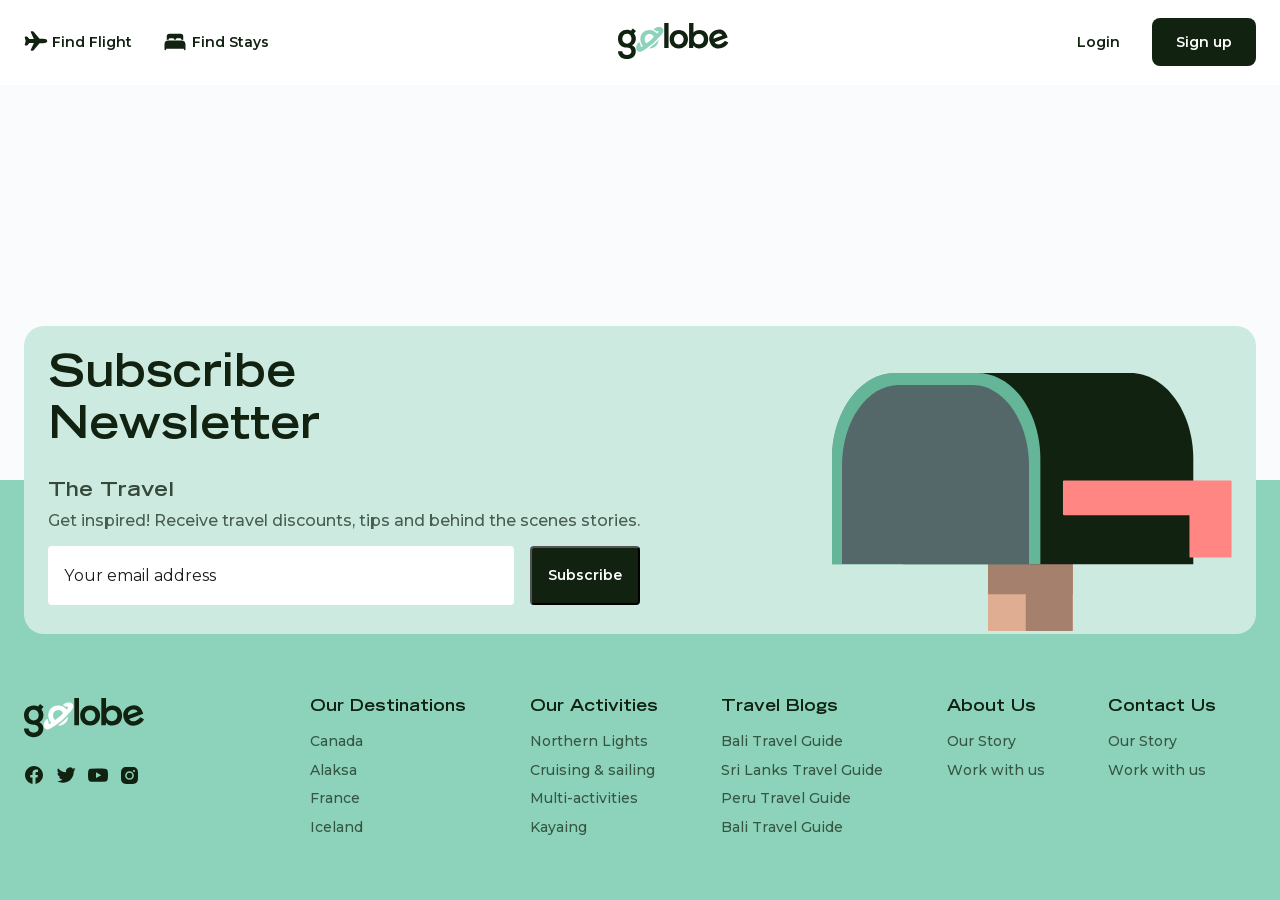
==== public/index.html @ 0b7a6f66 "First Commit" ====
<!DOCTYPE html><html lang="ru"><head><meta charset="UTF-8"><meta http-equiv="X-UA-Compatible" content="IE=edge"><meta name="viewport" content="width=device-width,initial-scale=1"><link rel="stylesheet" href="css/main.css"><script defer="defer" src="js/main.js"></script><title>Document</title></head><body><div class="wrapper"><header class="header"><div class="container"><nav class="nav"><ul class="menu"><li class="menu__item"><a href="#" class="menu__link menu__link_airplane">Find Flight</a></li><li class="menu__item"><a href="#" class="menu__link menu__link_hotel">Find Stays</a></li></ul><a href="#" class="logo"><picture><source srcset="img/logo.svg" type="image/webp"><img class="logo__img" src="img/logo.svg" alt="logo"></picture></a><ul class="menu"><li class="menu__item"><a href="#" class="menu__link">Login</a></li><li class="menu__item"><a href="#" class="menu__link menu__link_sign">Sign up</a></li></ul><button class="menu-btn"><span></span></button><ul class="menu-mobile"><li class="menu__item"><a href="#" class="menu__link menu__link_airplane">Find Flight</a></li><li class="menu__item"><a href="#" class="menu__link menu__link_hotel">Find Stays</a></li><li class="menu__item"><a href="#" class="menu__link">Login</a></li><li class="menu__item"><a href="#" class="menu__link menu__link_sign">Sign up</a></li></ul></nav></div></header><main class="main"></main><footer class="footer"><div class="container"><div class="footer__box"><div class="footer__mail"><h1 class="footer__titel">Subscribe Newsletter</h1><h2 class="footer__subtitel">The Travel</h2><p class="footer__text">Get inspired! Receive travel discounts, tips and behind the scenes stories.</p><form class="footer__form" action="URL"><input class="footer__input" type="email" placeholder="Your email address"> <button class="footer__button">Subscribe</button></form></div><picture><source srcset="img/mailbox.svg" type="image/webp"><img class="footer__img" src="img/mailbox.svg" alt="Mail"></picture></div><div class="footer__inner"><div class="footer__logo"><a href="#" class="logo"><picture><source srcset="img/logo2.svg" type="image/webp"><img class="logo__img" src="img/logo2.svg" alt="logo"></picture></a><div class="footer__social"><a href="#" class="footer__social-link"><picture><source srcset="img/social/facebook.svg" type="image/webp"><img class="footer__social-img" src="img/social/facebook.svg" alt="Facebook"></picture></a><a href="#" class="footer__social-link"><picture><source srcset="img/social/twitter.svg" type="image/webp"><img class="footer__social-img" src="img/social/twitter.svg" alt="Twitter"></picture></a><a href="#" class="footer__social-link"><picture><source srcset="img/social/youtube.svg" type="image/webp"><img class="footer__social-img" src="img/social/youtube.svg" alt="Youtube"></picture></a><a href="#" class="footer__social-link"><picture><source srcset="img/social/instagram.svg" type="image/webp"><img class="footer__social-img" src="img/social/instagram.svg" alt="Instagram"></picture></a></div></div><nav class="footer__nav"><div class="footer__nav-inner"><h2 class="footer__nav-titel">Our Destinations</h2><ul class="footer__menu"><li class="footer__item"><a href="#" class="footer__link">Canada</a></li><li class="footer__item"><a href="#" class="footer__link">Alaksa</a></li><li class="footer__item"><a href="#" class="footer__link">France</a></li><li class="footer__item"><a href="#" class="footer__link">Iceland</a></li></ul></div><div class="footer__nav-inner"><h2 class="footer__nav-titel">Our Activities</h2><ul class="footer__menu"><li class="footer__item"><a href="#" class="footer__link">Northern Lights</a></li><li class="footer__item"><a href="#" class="footer__link">Cruising & sailing</a></li><li class="footer__item"><a href="#" class="footer__link">Multi-activities</a></li><li class="footer__item"><a href="#" class="footer__link">Kayaing</a></li></ul></div><div class="footer__nav-inner"><h2 class="footer__nav-titel">Travel Blogs</h2><ul class="footer__menu"><li class="footer__item"><a href="#" class="footer__link">Bali Travel Guide</a></li><li class="footer__item"><a href="#" class="footer__link">Sri Lanks Travel Guide</a></li><li class="footer__item"><a href="#" class="footer__link">Peru Travel Guide</a></li><li class="footer__item"><a href="#" class="footer__link">Bali Travel Guide</a></li></ul></div><div class="footer__nav-inner"><h2 class="footer__nav-titel">About Us</h2><ul class="footer__menu"><li class="footer__item"><a href="#" class="footer__link">Our Story</a></li><li class="footer__item"><a href="#" class="footer__link">Work with us</a></li></ul></div><div class="footer__nav-inner"><h2 class="footer__nav-titel">Contact Us</h2><ul class="footer__menu"><li class="footer__item"><a href="#" class="footer__link">Our Story</a></li><li class="footer__item"><a href="#" class="footer__link">Work with us</a></li></ul></div></nav></div></div></footer></div></body></html>
---- public/css/main.css ----
@font-face {
  font-family: "Manrope-Regular";
  src: url(../font/Manrope-Regular.ttf);
  src: local("Manrope-Regular"), url("../font/Manrope-Regular.eot") format("eot"), url("../font/Manrope-Regular.woff") format("woff"), url("../font/Manrope-Regular.woff2") format("woff2");
}

@font-face {
  font-family: "Montserrat-Bold";
  src: url(../font/Montserrat-Bold.ttf);
  src: local("Montserrat-Bold"), url("../font/Montserrat-Bold.eot") format("eot"), url("../font/Montserrat-Bold.woff") format("woff"), url("../font/Montserrat-Bold.woff2") format("woff2");
}

@font-face {
  font-family: "Montserrat-Medium";
  src: url(../font/Montserrat-Medium.ttf);
  src: local("Montserrat-Medium"), url("../font/Montserrat-Medium.eot") format("eot"), url("../font/Montserrat-Medium.woff") format("woff"), url("../font/Montserrat-Medium.woff2") format("woff2");
}

@font-face {
  font-family: "Montserrat-Regular";
  src: url(../font/Montserrat-Regular.ttf);
  src: local("Montserrat-Regular"), url("../font/Montserrat-Regular.eot") format("eot"), url("../font/Montserrat-Regular.woff") format("woff"), url("../font/Montserrat-Regular.woff2") format("woff2");
}

@font-face {
  font-family: "Montserrat-SemiBold";
  src: url(../font/Montserrat-SemiBold.ttf);
  src: local("Montserrat-SemiBold"), url("../font/Montserrat-SemiBold.eot") format("eot"), url("../font/Montserrat-SemiBold.woff") format("woff"), url("../font/Montserrat-SemiBold.woff2") format("woff2");
}

@font-face {
  font-family: "Neue-Metana";
  src: url(../font/Neue-Metana.ttf);
  src: local("Neue-Metana"), url("../font/Neue-Metana.eot") format("eot"), url("../font/Neue-Metana.woff") format("woff"), url("../font/Neue-Metana.woff2") format("woff2");
}

@font-face {
  font-family: "TradeGothicLTExtended";
  src: url(../font/TradeGothicLTExtended.ttf);
  src: local("TradeGothicLTExtended"), url("../font/TradeGothicLTExtended.eot") format("eot"), url("../font/TradeGothicLTExtended.woff") format("woff"), url("../font/TradeGothicLTExtended.woff2") format("woff2");
}

@font-face {
  font-family: "TradeGothicLTStd-BoldExt";
  src: url(../font/TradeGothicLTStd-BoldExt.ttf);
  src: local("TradeGothicLTStd-BoldExt"), url("../font/TradeGothicLTStd-BoldExt.eot") format("eot"), url("../font/TradeGothicLTStd-BoldExt.woff") format("woff"), url("../font/TradeGothicLTStd-BoldExt.woff2") format("woff2");
}

.footer__link,
.footer__text {
  font-family: "Montserrat-Medium";
  font-style: normal;
  font-weight: 500;
}

.footer__input::-webkit-input-placeholder {
  font-family: "Montserrat-Regular";
  font-style: normal;
  font-weight: 400;
}

.footer__input::-moz-placeholder {
  font-family: "Montserrat-Regular";
  font-style: normal;
  font-weight: 400;
}

.footer__input:-ms-input-placeholder {
  font-family: "Montserrat-Regular";
  font-style: normal;
  font-weight: 400;
}

.footer__input::-ms-input-placeholder {
  font-family: "Montserrat-Regular";
  font-style: normal;
  font-weight: 400;
}

.footer__input::placeholder,
.footer__input {
  font-family: "Montserrat-Regular";
  font-style: normal;
  font-weight: 400;
}

.footer__button,
.menu__link {
  font-family: "Montserrat-SemiBold";
  font-style: normal;
  font-weight: 600;
}

.footer__nav-titel,
.footer__subtitel,
.footer__titel {
  font-family: "TradeGothicLTStd-BoldExt";
  font-style: normal;
  font-weight: 700;
}

html {
  -webkit-box-sizing: border-box;
  box-sizing: border-box;
}

*,
*::before,
*::after {
  -webkit-box-sizing: inherit;
  box-sizing: inherit;
}

html,
body,
div,
span,
object,
iframe,
figure,
h1,
h2,
h3,
h4,
h5,
h6,
p,
blockquote,
pre,
a,
code,
em,
img,
small,
strike,
strong,
sub,
sup,
tt,
b,
u,
i,
ol,
ul,
li,
fieldset,
form,
label,
table,
caption,
tbody,
tfoot,
thead,
tr,
th,
td,
main,
canvas,
embed,
footer,
header,
nav,
section,
video {
  margin: 0;
  padding: 0;
  border: 0;
  font-size: 100%;
  font: inherit;
  vertical-align: baseline;
  text-rendering: optimizeLegibility;
  -webkit-font-smoothing: antialiased;
  -webkit-text-size-adjust: none;
  -moz-text-size-adjust: none;
  -ms-text-size-adjust: none;
  text-size-adjust: none;
}

a {
  color: inherit;
  text-decoration: none;
}

footer,
header,
nav,
section,
main {
  display: block;
}

body {
  line-height: 1;
}

ol,
ul {
  list-style: none;
}

blockquote,
q {
  quotes: none;
}

blockquote:before,
blockquote:after,
q:before,
q:after {
  content: "";
  content: none;
}

table {
  border-collapse: collapse;
  border-spacing: 0;
}

input {
  border-radius: 0;
}

html,
body {
  background: #FAFBFC;
  height: 100%;
  color: #112211;
}

.wrapper {
  display: -webkit-box;
  display: -ms-flexbox;
  display: flex;
  -webkit-box-orient: vertical;
  -webkit-box-direction: normal;
  -ms-flex-direction: column;
  flex-direction: column;
  min-height: 100%;
}

.main {
  -webkit-box-flex: 1;
  -ms-flex: 1 0 auto;
  flex: 1 0 auto;
}

.footer {
  -webkit-box-flex: 0;
  -ms-flex: 0 0 auto;
  flex: 0 0 auto;
}

.container {
  max-width: 1262px;
  margin: 0 auto;
  padding: 0 15px;
}

.header {
  background: #fff;
  width: 100%;
}

.nav {
  padding: 23px 0;
  display: -webkit-box;
  display: -ms-flexbox;
  display: flex;
  -webkit-box-pack: justify;
  -ms-flex-pack: justify;
  justify-content: space-between;
  -webkit-box-align: center;
  -ms-flex-align: center;
  align-items: center;
}

.menu {
  display: -webkit-box;
  display: -ms-flexbox;
  display: flex;
  gap: 0 32px;
}

.menu__link {
  font-size: 14px;
  line-height: 120%;
}

.menu__link_airplane {
  padding-left: 28px;
  position: relative;
}

.menu__link_airplane::before {
  background: url(../img/airplane.svg);
  content: "";
  position: absolute;
  top: -2px;
  left: 0;
  width: 24px;
  height: 20px;
}

.menu__link_hotel {
  padding-left: 28px;
  position: relative;
}

.menu__link_hotel::before {
  background: url(../img/hotel.svg);
  content: "";
  position: absolute;
  top: 0;
  left: 0;
  width: 22px;
  height: 18px;
}

.menu__link_sign {
  background: #112211;
  padding: 15px 24px;
  color: #fff;
  border-radius: 8px;
}

.logo__img {
  position: relative;
  z-index: 5;
}

.menu-mobile,
.menu-btn {
  display: none;
}

.footer {
  background: #8DD3BB;
  padding-top: 218px;
  padding-bottom: 64px;
  width: 100%;
  position: relative;
}

.footer__box {
  background: #CDEAE1;
  max-width: 1232px;
  width: 100%;
  padding: 0 24px;
  border-radius: 20px;
  display: -webkit-box;
  display: -ms-flexbox;
  display: flex;
  -webkit-box-pack: justify;
  -ms-flex-pack: justify;
  justify-content: space-between;
  position: absolute;
  top: -154px;
}

.footer__mail {
  padding: 24px 0;
}

.footer__titel {
  max-width: 350px;
  margin-bottom: 24px;
  font-size: 44px;
  line-height: 120%;
  color: #112211;
}

.footer__subtitel {
  margin-bottom: 8px;
  font-size: 20px;
  line-height: 120%;
  color: #112211;
  opacity: 0.8;
}

.footer__text {
  margin-bottom: 16px;
  font-size: 16px;
  line-height: 120%;
  color: #112211;
  opacity: 0.7;
}

.footer__form {
  display: -webkit-box;
  display: -ms-flexbox;
  display: flex;
  gap: 0 16px;
}

.footer__input {
  padding: 18px 16px;
  max-width: 473px;
  width: 100%;
  outline: none;
  border: none;
  border-radius: 4px;
  font-size: 16px;
  line-height: 120%;
  color: #1C1B1F;
}

.footer__input::-webkit-input-placeholder {
  font-size: 16px;
  line-height: 120%;
  color: #1C1B1F;
}

.footer__input::-moz-placeholder {
  font-size: 16px;
  line-height: 120%;
  color: #1C1B1F;
}

.footer__input:-ms-input-placeholder {
  font-size: 16px;
  line-height: 120%;
  color: #1C1B1F;
}

.footer__input::-ms-input-placeholder {
  font-size: 16px;
  line-height: 120%;
  color: #1C1B1F;
}

.footer__input::placeholder {
  font-size: 16px;
  line-height: 120%;
  color: #1C1B1F;
}

.footer__button {
  background: #112211;
  padding: 19px 16px;
  border-radius: 4px;
  font-size: 14px;
  line-height: 120%;
  color: #fff;
  cursor: pointer;
}

.footer__inner {
  display: -webkit-box;
  display: -ms-flexbox;
  display: flex;
  -webkit-box-pack: justify;
  -ms-flex-pack: justify;
  justify-content: space-between;
}

.footer__social {
  margin-top: 24px;
  display: -webkit-box;
  display: -ms-flexbox;
  display: flex;
  gap: 0 12px;
}

.footer__social-link {
  -webkit-transition: 0.4s;
  -o-transition: 0.4s;
  transition: 0.4s;
}

.footer__social-link:hover {
  -webkit-transform: rotateZ(-45deg);
  -ms-transform: rotate(-45deg);
  transform: rotateZ(-45deg);
}

.footer__nav {
  width: 80%;
  display: -webkit-box;
  display: -ms-flexbox;
  display: flex;
  -webkit-box-pack: space-evenly;
  -ms-flex-pack: space-evenly;
  justify-content: space-evenly;
  gap: 0 24px;
}

.footer__nav-titel {
  margin-bottom: 16px;
  font-size: 16px;
  line-height: 120%;
  color: #112211;
}

.footer__item {
  margin-bottom: 12px;
}

.footer__item:last-child {
  margin-bottom: 0;
}

.footer__link {
  font-size: 14px;
  line-height: 120%;
  color: #112211;
  opacity: 0.7;
  -webkit-transition: 0.3s;
  -o-transition: 0.3s;
  transition: 0.3s;
}

.footer__link:hover {
  color: #1b0c03;
  opacity: 1;
}

@supports (-webkit-appearance:none) {
  .menu__link_airplane::before {
    background-image: url(../img/airplane.svg);
  }

  .menu__link_hotel::before {
    background-image: url(../img/hotel.svg);
  }
}

@media (max-width: 610px) {
  .header {
    position: fixed;
  }

  .nav {
    padding: 12px 0;
  }

  .menu {
    display: none;
  }

  .menu__link {
    font-size: 24px;
  }

  .menu__link_airplane::before {
    top: 4px;
  }

  .menu__link_hotel::before {
    top: 6px;
  }

  .menu-mobile {
    display: -webkit-box;
    display: -ms-flexbox;
    display: flex;
    -webkit-box-orient: vertical;
    -webkit-box-direction: normal;
    -ms-flex-direction: column;
    flex-direction: column;
    -webkit-box-pack: start;
    -ms-flex-pack: start;
    justify-content: flex-start;
    -webkit-box-align: center;
    -ms-flex-align: center;
    align-items: center;
    gap: 30px 0;
    position: fixed;
    top: 0;
    left: -100%;
    width: 100%;
    height: 100%;
    background-color: rgba(128, 125, 204, 0.9);
    padding: 100px 30px 30px 30px;
    -webkit-transition: left 0.3s ease 0s;
    -o-transition: left 0.3s ease 0s;
    transition: left 0.3s ease 0s;
    overflow: auto;
  }

  .menu-mobile._active {
    left: 0;
  }

  .menu-mobile::before {
    content: "";
    position: fixed;
    width: 100%;
    top: 0;
    left: 0;
    height: 65px;
    background-color: #fff;
    z-index: 2;
  }

  .menu-btn {
    display: block;
    position: relative;
    z-index: 5;
    width: 30px;
    height: 18px;
    background-color: transparent;
    border: none;
  }

  .menu-btn span,
  .menu-btn::before,
  .menu-btn::after {
    left: 0;
    position: absolute;
    width: 100%;
    height: 10%;
    -webkit-transition: all 0.3s ease 0s;
    -o-transition: all 0.3s ease 0s;
    transition: all 0.3s ease 0s;
    background-color: black;
  }

  .menu-btn::before,
  .menu-btn::after {
    content: "";
  }

  .menu-btn::before {
    top: 0;
  }

  .menu-btn::after {
    bottom: 0;
  }

  .menu-btn span {
    top: 50%;
    -webkit-transform: scale(1) translate(0px, -50%);
    -ms-transform: scale(1) translate(0px, -50%);
    transform: scale(1) translate(0px, -50%);
  }

  .menu-btn._active span {
    -webkit-transform: scale(0) translate(0px, -50%);
    -ms-transform: scale(0) translate(0px, -50%);
    transform: scale(0) translate(0px, -50%);
  }

  .menu-btn._active::before {
    top: 50%;
    -webkit-transform: rotate(-45deg) translate(0px, -50%);
    -ms-transform: rotate(-45deg) translate(0px, -50%);
    transform: rotate(-45deg) translate(0px, -50%);
  }

  .menu-btn._active::after {
    bottom: 50%;
    -webkit-transform: rotate(45deg) translate(0px, 50%);
    -ms-transform: rotate(45deg) translate(0px, 50%);
    transform: rotate(45deg) translate(0px, 50%);
  }

@supports (-webkit-appearance:none) {

}
}
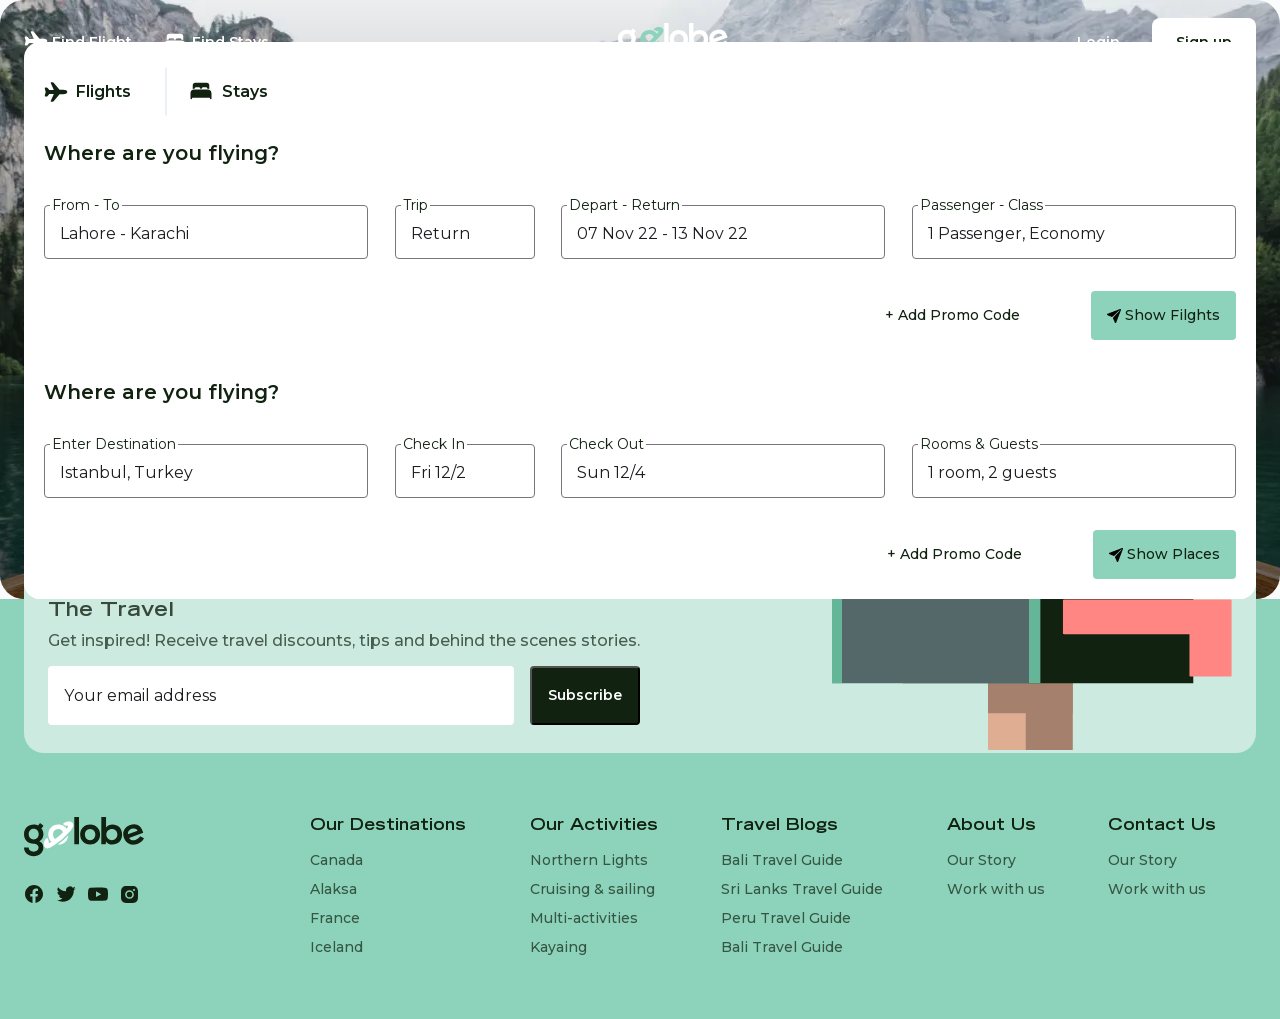
==== commit 2790ca63: "index page Forma" ====
--- a/public/index.html
+++ b/public/index.html
@@ -1 +1 @@
-<!DOCTYPE html><html lang="ru"><head><meta charset="UTF-8"><meta http-equiv="X-UA-Compatible" content="IE=edge"><meta name="viewport" content="width=device-width,initial-scale=1"><link rel="stylesheet" href="css/main.css"><script defer="defer" src="js/main.js"></script><title>Document</title></head><body><div class="wrapper"><header class="header"><div class="container"><nav class="nav"><ul class="menu"><li class="menu__item"><a href="#" class="menu__link menu__link_airplane">Find Flight</a></li><li class="menu__item"><a href="#" class="menu__link menu__link_hotel">Find Stays</a></li></ul><a href="#" class="logo"><picture><source srcset="img/logo.svg" type="image/webp"><img class="logo__img" src="img/logo.svg" alt="logo"></picture></a><ul class="menu"><li class="menu__item"><a href="#" class="menu__link">Login</a></li><li class="menu__item"><a href="#" class="menu__link menu__link_sign">Sign up</a></li></ul><button class="menu-btn"><span></span></button><ul class="menu-mobile"><li class="menu__item"><a href="#" class="menu__link menu__link_airplane">Find Flight</a></li><li class="menu__item"><a href="#" class="menu__link menu__link_hotel">Find Stays</a></li><li class="menu__item"><a href="#" class="menu__link">Login</a></li><li class="menu__item"><a href="#" class="menu__link menu__link_sign">Sign up</a></li></ul></nav></div></header><main class="main"></main><footer class="footer"><div class="container"><div class="footer__box"><div class="footer__mail"><h1 class="footer__titel">Subscribe Newsletter</h1><h2 class="footer__subtitel">The Travel</h2><p class="footer__text">Get inspired! Receive travel discounts, tips and behind the scenes stories.</p><form class="footer__form" action="URL"><input class="footer__input" type="email" placeholder="Your email address"> <button class="footer__button">Subscribe</button></form></div><picture><source srcset="img/mailbox.svg" type="image/webp"><img class="footer__img" src="img/mailbox.svg" alt="Mail"></picture></div><div class="footer__inner"><div class="footer__logo"><a href="#" class="logo"><picture><source srcset="img/logo2.svg" type="image/webp"><img class="logo__img" src="img/logo2.svg" alt="logo"></picture></a><div class="footer__social"><a href="#" class="footer__social-link"><picture><source srcset="img/social/facebook.svg" type="image/webp"><img class="footer__social-img" src="img/social/facebook.svg" alt="Facebook"></picture></a><a href="#" class="footer__social-link"><picture><source srcset="img/social/twitter.svg" type="image/webp"><img class="footer__social-img" src="img/social/twitter.svg" alt="Twitter"></picture></a><a href="#" class="footer__social-link"><picture><source srcset="img/social/youtube.svg" type="image/webp"><img class="footer__social-img" src="img/social/youtube.svg" alt="Youtube"></picture></a><a href="#" class="footer__social-link"><picture><source srcset="img/social/instagram.svg" type="image/webp"><img class="footer__social-img" src="img/social/instagram.svg" alt="Instagram"></picture></a></div></div><nav class="footer__nav"><div class="footer__nav-inner"><h2 class="footer__nav-titel">Our Destinations</h2><ul class="footer__menu"><li class="footer__item"><a href="#" class="footer__link">Canada</a></li><li class="footer__item"><a href="#" class="footer__link">Alaksa</a></li><li class="footer__item"><a href="#" class="footer__link">France</a></li><li class="footer__item"><a href="#" class="footer__link">Iceland</a></li></ul></div><div class="footer__nav-inner"><h2 class="footer__nav-titel">Our Activities</h2><ul class="footer__menu"><li class="footer__item"><a href="#" class="footer__link">Northern Lights</a></li><li class="footer__item"><a href="#" class="footer__link">Cruising & sailing</a></li><li class="footer__item"><a href="#" class="footer__link">Multi-activities</a></li><li class="footer__item"><a href="#" class="footer__link">Kayaing</a></li></ul></div><div class="footer__nav-inner"><h2 class="footer__nav-titel">Travel Blogs</h2><ul class="footer__menu"><li class="footer__item"><a href="#" class="footer__link">Bali Travel Guide</a></li><li class="footer__item"><a href="#" class="footer__link">Sri Lanks Travel Guide</a></li><li class="footer__item"><a href="#" class="footer__link">Peru Travel Guide</a></li><li class="footer__item"><a href="#" class="footer__link">Bali Travel Guide</a></li></ul></div><div class="footer__nav-inner"><h2 class="footer__nav-titel">About Us</h2><ul class="footer__menu"><li class="footer__item"><a href="#" class="footer__link">Our Story</a></li><li class="footer__item"><a href="#" class="footer__link">Work with us</a></li></ul></div><div class="footer__nav-inner"><h2 class="footer__nav-titel">Contact Us</h2><ul class="footer__menu"><li class="footer__item"><a href="#" class="footer__link">Our Story</a></li><li class="footer__item"><a href="#" class="footer__link">Work with us</a></li></ul></div></nav></div></div></footer></div></body></html>+<!DOCTYPE html><html lang="ru"><head><meta charset="UTF-8"><meta http-equiv="X-UA-Compatible" content="IE=edge"><meta name="viewport" content="width=device-width,initial-scale=1"><link rel="stylesheet" href="css/main.css"><script defer="defer" src="js/main.js"></script><title>Document</title></head><body><div class="wrapper"><header class="header header_index"><div class="container"><nav class="nav"><ul class="menu"><li class="menu__item"><a href="#" class="menu__link menu__link_airplane-index">Find Flight</a></li><li class="menu__item"><a href="#" class="menu__link menu__link_hotel-index">Find Stays</a></li></ul><a href="#" class="logo"><picture><source srcset="img/index/logo.svg" type="image/webp"><img class="logo__img" src="img/index/logo.svg" alt="logo"></picture></a><ul class="menu"><li class="menu__item"><a href="#" class="menu__link">Login</a></li><li class="menu__item"><a href="#" class="menu__link menu__link_sign-index">Sign up</a></li></ul><button class="menu-btn"><span></span></button><ul class="menu-mobile"><li class="menu__item"><a href="#" class="menu__link menu__link_airplane">Find Flight</a></li><li class="menu__item"><a href="#" class="menu__link menu__link_hotel">Find Stays</a></li><li class="menu__item"><a href="#" class="menu__link">Login</a></li><li class="menu__item"><a href="#" class="menu__link menu__link_sign">Sign up</a></li></ul></nav></div></header><main class="main"><section class="intro"><div class="container"><div class="intro__inner"><h2 class="intro__suptitel">Helping Others</h2><h1 class="intro__titel">Live & Travel</h1><h3 class="intro__subtitel">Special offers to suit your plan</h3></div><div class="intro__search"><div class="intro__button"><button class="intro__btn intro__btn_airplane">Flights</button> <span class="intro__span"></span> <button class="intro__btn intro__btn_hotel">Stays</button></div><div class="search"><h1 class="search__titel">Where are you flying?</h1><form class="search__inner"><div class="search__info"><fieldset class="search__fieldset"><legend class="search__legend">From - To</legend><input class="search__input" type="text" placeholder="Lahore - Karachi"></fieldset><fieldset class="search__fieldset search__fieldset_lite"><legend class="search__legend">Trip</legend><input class="search__input" type="text" placeholder="Return"></fieldset><fieldset class="search__fieldset"><legend class="search__legend">Depart - Return</legend><input class="search__input" type="text" placeholder="07 Nov 22 - 13 Nov 22"></fieldset><fieldset class="search__fieldset"><legend class="search__legend">Passenger - Class</legend><input class="search__input" type="text" placeholder="1 Passenger, Economy"></fieldset></div><div class="search__button"><input class="search__input-code" type="text" placeholder="+ Add Promo Code"> <button class="search__btn">Show Filghts</button></div></form></div><div class="search"><h1 class="search__titel">Where are you flying?</h1><form class="search__inner"><div class="search__info"><fieldset class="search__fieldset"><legend class="search__legend">Enter Destination</legend><input class="search__input" type="text" placeholder="Istanbul, Turkey"></fieldset><fieldset class="search__fieldset search__fieldset_lite"><legend class="search__legend">Check In</legend><input class="search__input" type="text" placeholder="Fri 12/2"></fieldset><fieldset class="search__fieldset"><legend class="search__legend">Check Out</legend><input class="search__input" type="text" placeholder="Sun 12/4"></fieldset><fieldset class="search__fieldset"><legend class="search__legend">Rooms & Guests</legend><input class="search__input" type="text" placeholder="1 room, 2 guests"></fieldset></div><div class="search__button"><input class="search__input-code" type="text" placeholder="+ Add Promo Code"> <button class="search__btn">Show Places</button></div></form></div></div></div></section></main><footer class="footer"><div class="container"><div class="footer__box"><div class="footer__mail"><h1 class="footer__titel">Subscribe Newsletter</h1><h2 class="footer__subtitel">The Travel</h2><p class="footer__text">Get inspired! Receive travel discounts, tips and behind the scenes stories.</p><form class="footer__form" action="URL"><input class="footer__input" type="email" placeholder="Your email address"> <button class="footer__button">Subscribe</button></form></div><picture><source srcset="img/mailbox.svg" type="image/webp"><img class="footer__img" src="img/mailbox.svg" alt="Mail"></picture></div><div class="footer__inner"><div class="footer__logo"><a href="#" class="logo"><picture><source srcset="img/logo2.svg" type="image/webp"><img class="logo__img" src="img/logo2.svg" alt="logo"></picture></a><div class="footer__social"><a href="#" class="footer__social-link"><picture><source srcset="img/social/facebook.svg" type="image/webp"><img class="footer__social-img" src="img/social/facebook.svg" alt="Facebook"></picture></a><a href="#" class="footer__social-link"><picture><source srcset="img/social/twitter.svg" type="image/webp"><img class="footer__social-img" src="img/social/twitter.svg" alt="Twitter"></picture></a><a href="#" class="footer__social-link"><picture><source srcset="img/social/youtube.svg" type="image/webp"><img class="footer__social-img" src="img/social/youtube.svg" alt="Youtube"></picture></a><a href="#" class="footer__social-link"><picture><source srcset="img/social/instagram.svg" type="image/webp"><img class="footer__social-img" src="img/social/instagram.svg" alt="Instagram"></picture></a></div></div><nav class="footer__nav"><div class="footer__nav-inner"><h2 class="footer__nav-titel">Our Destinations</h2><ul class="footer__menu"><li class="footer__item"><a href="#" class="footer__link">Canada</a></li><li class="footer__item"><a href="#" class="footer__link">Alaksa</a></li><li class="footer__item"><a href="#" class="footer__link">France</a></li><li class="footer__item"><a href="#" class="footer__link">Iceland</a></li></ul></div><div class="footer__nav-inner"><h2 class="footer__nav-titel">Our Activities</h2><ul class="footer__menu"><li class="footer__item"><a href="#" class="footer__link">Northern Lights</a></li><li class="footer__item"><a href="#" class="footer__link">Cruising & sailing</a></li><li class="footer__item"><a href="#" class="footer__link">Multi-activities</a></li><li class="footer__item"><a href="#" class="footer__link">Kayaing</a></li></ul></div><div class="footer__nav-inner"><h2 class="footer__nav-titel">Travel Blogs</h2><ul class="footer__menu"><li class="footer__item"><a href="#" class="footer__link">Bali Travel Guide</a></li><li class="footer__item"><a href="#" class="footer__link">Sri Lanks Travel Guide</a></li><li class="footer__item"><a href="#" class="footer__link">Peru Travel Guide</a></li><li class="footer__item"><a href="#" class="footer__link">Bali Travel Guide</a></li></ul></div><div class="footer__nav-inner"><h2 class="footer__nav-titel">About Us</h2><ul class="footer__menu"><li class="footer__item"><a href="#" class="footer__link">Our Story</a></li><li class="footer__item"><a href="#" class="footer__link">Work with us</a></li></ul></div><div class="footer__nav-inner"><h2 class="footer__nav-titel">Contact Us</h2><ul class="footer__menu"><li class="footer__item"><a href="#" class="footer__link">Our Story</a></li><li class="footer__item"><a href="#" class="footer__link">Work with us</a></li></ul></div></nav></div></div></footer></div></body></html>
--- a/public/css/main.css
+++ b/public/css/main.css
@@ -46,46 +46,83 @@
   src: local("TradeGothicLTStd-BoldExt"), url("../font/TradeGothicLTStd-BoldExt.eot") format("eot"), url("../font/TradeGothicLTStd-BoldExt.woff") format("woff"), url("../font/TradeGothicLTStd-BoldExt.woff2") format("woff2");
 }
 
+.search__input-code::-webkit-input-placeholder {
+  font-family: "Montserrat-Medium";
+  font-style: normal;
+  font-weight: 500;
+}
+
+.search__input-code::-moz-placeholder {
+  font-family: "Montserrat-Medium";
+  font-style: normal;
+  font-weight: 500;
+}
+
+.search__input-code:-ms-input-placeholder {
+  font-family: "Montserrat-Medium";
+  font-style: normal;
+  font-weight: 500;
+}
+
+.search__input-code::-ms-input-placeholder {
+  font-family: "Montserrat-Medium";
+  font-style: normal;
+  font-weight: 500;
+}
+
 .footer__link,
-.footer__text {
+.footer__text,
+.search__btn,
+.search__input-code::placeholder,
+.search__input-code {
   font-family: "Montserrat-Medium";
   font-style: normal;
   font-weight: 500;
 }
 
-.footer__input::-webkit-input-placeholder {
+.footer__input::-webkit-input-placeholder,
+.search__input::-webkit-input-placeholder {
   font-family: "Montserrat-Regular";
   font-style: normal;
   font-weight: 400;
 }
 
-.footer__input::-moz-placeholder {
+.footer__input::-moz-placeholder,
+.search__input::-moz-placeholder {
   font-family: "Montserrat-Regular";
   font-style: normal;
   font-weight: 400;
 }
 
-.footer__input:-ms-input-placeholder {
+.footer__input:-ms-input-placeholder,
+.search__input:-ms-input-placeholder {
   font-family: "Montserrat-Regular";
   font-style: normal;
   font-weight: 400;
 }
 
-.footer__input::-ms-input-placeholder {
+.footer__input::-ms-input-placeholder,
+.search__input::-ms-input-placeholder {
   font-family: "Montserrat-Regular";
   font-style: normal;
   font-weight: 400;
 }
 
 .footer__input::placeholder,
-.footer__input {
+.footer__input,
+.search__input::placeholder,
+.search__input,
+.search__legend {
   font-family: "Montserrat-Regular";
   font-style: normal;
   font-weight: 400;
 }
 
 .footer__button,
-.menu__link {
+.intro__btn,
+.intro__subtitel,
+.menu__link,
+.search__titel {
   font-family: "Montserrat-SemiBold";
   font-style: normal;
   font-weight: 600;
@@ -93,7 +130,9 @@
 
 .footer__nav-titel,
 .footer__subtitel,
-.footer__titel {
+.footer__titel,
+.intro__titel,
+.intro__suptitel {
   font-family: "TradeGothicLTStd-BoldExt";
   font-style: normal;
   font-weight: 700;
@@ -256,9 +295,167 @@
   padding: 0 15px;
 }
 
+.search {
+  background: #fff;
+  padding: 20px;
+  border-radius: 16px;
+}
+
+.search__titel {
+  font-size: 20px;
+  line-height: 120%;
+  color: #112211;
+}
+
+.search__info {
+  margin: 32px 0;
+  display: -webkit-box;
+  display: -ms-flexbox;
+  display: flex;
+  -webkit-box-pack: justify;
+  -ms-flex-pack: justify;
+  justify-content: space-between;
+}
+
+.search__fieldset {
+  max-width: 324px;
+  width: 100%;
+  padding: 0 5px 5px 5px;
+  border: 1px solid #79747E;
+  border-radius: 4px;
+}
+
+.search__fieldset_lite {
+  max-width: 140px;
+  width: 100%;
+}
+
+.search__legend {
+  font-size: 14px;
+  line-height: 120%;
+  color: #112211;
+}
+
+.search__input {
+  width: 100%;
+  padding: 10px;
+  border: none;
+  outline: none;
+  font-size: 16px;
+  line-height: 120%;
+  color: #1C1B1F;
+}
+
+.search__input::-webkit-input-placeholder {
+  font-size: 16px;
+  line-height: 120%;
+  color: #1C1B1F;
+}
+
+.search__input::-moz-placeholder {
+  font-size: 16px;
+  line-height: 120%;
+  color: #1C1B1F;
+}
+
+.search__input:-ms-input-placeholder {
+  font-size: 16px;
+  line-height: 120%;
+  color: #1C1B1F;
+}
+
+.search__input::-ms-input-placeholder {
+  font-size: 16px;
+  line-height: 120%;
+  color: #1C1B1F;
+}
+
+.search__input::placeholder {
+  font-size: 16px;
+  line-height: 120%;
+  color: #1C1B1F;
+}
+
+.search__button {
+  display: -webkit-box;
+  display: -ms-flexbox;
+  display: flex;
+  -webkit-box-pack: end;
+  -ms-flex-pack: end;
+  justify-content: flex-end;
+}
+
+.search__input-code {
+  padding: 10px;
+  border: none;
+  outline: none;
+  font-size: 14px;
+  line-height: 120%;
+  color: #112211;
+}
+
+.search__input-code::-webkit-input-placeholder {
+  font-size: 14px;
+  line-height: 120%;
+  color: #112211;
+}
+
+.search__input-code::-moz-placeholder {
+  font-size: 14px;
+  line-height: 120%;
+  color: #112211;
+}
+
+.search__input-code:-ms-input-placeholder {
+  font-size: 14px;
+  line-height: 120%;
+  color: #112211;
+}
+
+.search__input-code::-ms-input-placeholder {
+  font-size: 14px;
+  line-height: 120%;
+  color: #112211;
+}
+
+.search__input-code::placeholder {
+  font-size: 14px;
+  line-height: 120%;
+  color: #112211;
+}
+
+.search__btn {
+  background: #8DD3BB;
+  padding: 16px 16px 16px 34px;
+  border: none;
+  border-radius: 4px;
+  font-size: 14px;
+  line-height: 120%;
+  color: #112211;
+  cursor: pointer;
+  position: relative;
+}
+
+.search__btn::before {
+  content: "";
+  width: 14px;
+  height: 14px;
+  position: absolute;
+  top: 18px;
+  left: 16px;
+  background: url(../img/search/plane.png);
+}
+
 .header {
   background: #fff;
   width: 100%;
+}
+
+.header_index {
+  background: transparent;
+  position: absolute;
+  color: #fff;
+  z-index: 10;
 }
 
 .nav {
@@ -316,6 +513,36 @@
   height: 18px;
 }
 
+.menu__link_airplane-index {
+  padding-left: 28px;
+  position: relative;
+}
+
+.menu__link_airplane-index::before {
+  background: url(../img/index/airplane.svg);
+  content: "";
+  position: absolute;
+  top: -2px;
+  left: 0;
+  width: 24px;
+  height: 20px;
+}
+
+.menu__link_hotel-index {
+  padding-left: 28px;
+  position: relative;
+}
+
+.menu__link_hotel-index::before {
+  background: url(../img/index/hotel.svg);
+  content: "";
+  position: absolute;
+  top: 0;
+  left: 0;
+  width: 22px;
+  height: 18px;
+}
+
 .menu__link_sign {
   background: #112211;
   padding: 15px 24px;
@@ -323,6 +550,13 @@
   border-radius: 8px;
 }
 
+.menu__link_sign-index {
+  background: #fff;
+  padding: 15px 24px;
+  color: #112211;
+  border-radius: 8px;
+}
+
 .logo__img {
   position: relative;
   z-index: 5;
@@ -331,6 +565,117 @@
 .menu-mobile,
 .menu-btn {
   display: none;
+}
+
+.intro {
+  background: url(../img/bgintro.jpg) no-repeat center/cover;
+  padding-top: 150px;
+  width: 100%;
+  height: 599px;
+  border-radius: 24px;
+  position: relative;
+}
+
+.intro::after {
+  content: "";
+  width: 100%;
+  height: 100%;
+  position: absolute;
+  top: 0;
+  left: 0;
+  background: -webkit-gradient(linear, left top, left bottom, from(rgba(0, 0, 0, 0)), to(rgba(0, 0, 0, 0.6)));
+  background: -o-linear-gradient(top, rgba(0, 0, 0, 0) 0%, rgba(0, 0, 0, 0.6) 100%);
+  background: linear-gradient(180deg, rgba(0, 0, 0, 0) 0%, rgba(0, 0, 0, 0.6) 100%);
+  border-radius: 24px;
+}
+
+.intro__inner {
+  position: relative;
+  z-index: 10;
+}
+
+.intro__suptitel {
+  font-size: 45px;
+  line-height: 120%;
+  text-align: center;
+  color: #fff;
+}
+
+.intro__titel {
+  margin: 4px 0 16px 0;
+  font-size: 80px;
+  line-height: 120%;
+  text-align: center;
+  color: #fff;
+  text-transform: uppercase;
+}
+
+.intro__subtitel {
+  font-size: 20px;
+  line-height: 120%;
+  text-align: center;
+  color: #fff;
+}
+
+.intro__search {
+  background: #fff;
+  padding-top: 20px;
+  max-width: 1232px;
+  width: 100%;
+  position: absolute;
+  z-index: 10;
+  bottom: 0;
+  border-radius: 16px;
+}
+
+.intro__button {
+  display: -webkit-box;
+  display: -ms-flexbox;
+  display: flex;
+  -webkit-box-align: center;
+  -ms-flex-align: center;
+  align-items: center;
+  padding: 20px;
+}
+
+.intro__btn {
+  background: #fff;
+  padding: 0 11px 0 32px;
+  font-size: 16px;
+  line-height: 120%;
+  color: #112211;
+  cursor: pointer;
+  border: none;
+  position: relative;
+}
+
+.intro__btn::before {
+  content: "";
+  width: 24px;
+  height: 20px;
+  position: absolute;
+  left: 0;
+  top: o;
+}
+
+.intro__btn_airplane::before {
+  background: url(../img/airplane.svg);
+}
+
+.intro__btn_hotel::before {
+  background: url(../img/hotel.svg);
+  width: 22px;
+  height: 18px;
+}
+
+.intro__span {
+  background: #D7E2EE;
+  width: 48px;
+  height: 1px;
+  display: inline-block;
+  -webkit-transform: rotate(90deg);
+  -ms-transform: rotate(90deg);
+  transform: rotate(90deg);
 }
 
 .footer {
@@ -515,12 +860,36 @@
 }
 
 @supports (-webkit-appearance:none) {
+  .search__btn::before {
+    background: url(../img/search/plane.webp);
+  }
+
   .menu__link_airplane::before {
     background-image: url(../img/airplane.svg);
   }
 
   .menu__link_hotel::before {
     background-image: url(../img/hotel.svg);
+  }
+
+  .menu__link_airplane-index::before {
+    background-image: url(../img/index/airplane.svg);
+  }
+
+  .menu__link_hotel-index::before {
+    background-image: url(../img/index/hotel.svg);
+  }
+
+  .intro {
+    background-image: url(../img/bgintro.webp);
+  }
+
+  .intro__btn_airplane::before {
+    background: url(../img/airplane.svg);
+  }
+
+  .intro__btn_hotel::before {
+    background: url(../img/hotel.svg);
   }
 }
 
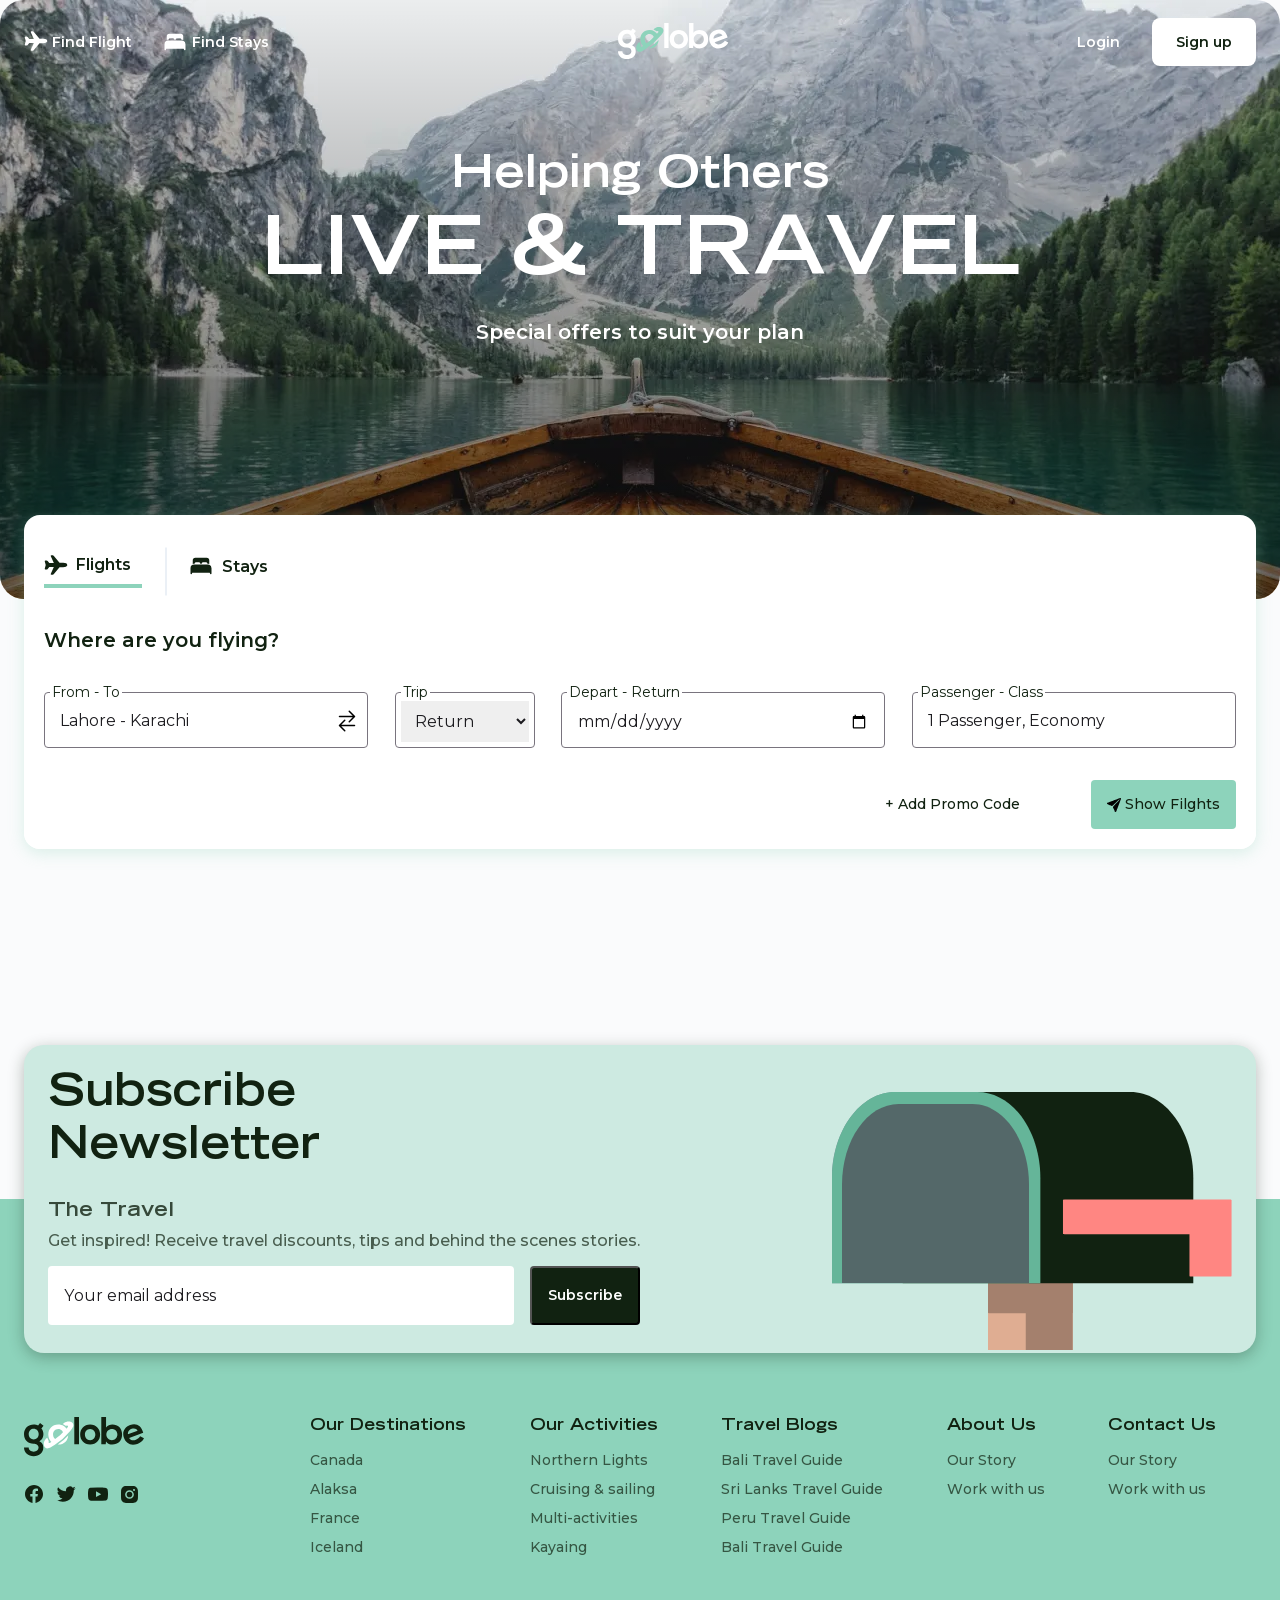
==== commit 8155fe59: "index form end" ====
--- a/public/index.html
+++ b/public/index.html
@@ -1 +1 @@
-<!DOCTYPE html><html lang="ru"><head><meta charset="UTF-8"><meta http-equiv="X-UA-Compatible" content="IE=edge"><meta name="viewport" content="width=device-width,initial-scale=1"><link rel="stylesheet" href="css/main.css"><script defer="defer" src="js/main.js"></script><title>Document</title></head><body><div class="wrapper"><header class="header header_index"><div class="container"><nav class="nav"><ul class="menu"><li class="menu__item"><a href="#" class="menu__link menu__link_airplane-index">Find Flight</a></li><li class="menu__item"><a href="#" class="menu__link menu__link_hotel-index">Find Stays</a></li></ul><a href="#" class="logo"><picture><source srcset="img/index/logo.svg" type="image/webp"><img class="logo__img" src="img/index/logo.svg" alt="logo"></picture></a><ul class="menu"><li class="menu__item"><a href="#" class="menu__link">Login</a></li><li class="menu__item"><a href="#" class="menu__link menu__link_sign-index">Sign up</a></li></ul><button class="menu-btn"><span></span></button><ul class="menu-mobile"><li class="menu__item"><a href="#" class="menu__link menu__link_airplane">Find Flight</a></li><li class="menu__item"><a href="#" class="menu__link menu__link_hotel">Find Stays</a></li><li class="menu__item"><a href="#" class="menu__link">Login</a></li><li class="menu__item"><a href="#" class="menu__link menu__link_sign">Sign up</a></li></ul></nav></div></header><main class="main"><section class="intro"><div class="container"><div class="intro__inner"><h2 class="intro__suptitel">Helping Others</h2><h1 class="intro__titel">Live & Travel</h1><h3 class="intro__subtitel">Special offers to suit your plan</h3></div><div class="intro__search"><div class="intro__button"><button class="intro__btn intro__btn_airplane">Flights</button> <span class="intro__span"></span> <button class="intro__btn intro__btn_hotel">Stays</button></div><div class="search"><h1 class="search__titel">Where are you flying?</h1><form class="search__inner"><div class="search__info"><fieldset class="search__fieldset"><legend class="search__legend">From - To</legend><input class="search__input" type="text" placeholder="Lahore - Karachi"></fieldset><fieldset class="search__fieldset search__fieldset_lite"><legend class="search__legend">Trip</legend><input class="search__input" type="text" placeholder="Return"></fieldset><fieldset class="search__fieldset"><legend class="search__legend">Depart - Return</legend><input class="search__input" type="text" placeholder="07 Nov 22 - 13 Nov 22"></fieldset><fieldset class="search__fieldset"><legend class="search__legend">Passenger - Class</legend><input class="search__input" type="text" placeholder="1 Passenger, Economy"></fieldset></div><div class="search__button"><input class="search__input-code" type="text" placeholder="+ Add Promo Code"> <button class="search__btn">Show Filghts</button></div></form></div><div class="search"><h1 class="search__titel">Where are you flying?</h1><form class="search__inner"><div class="search__info"><fieldset class="search__fieldset"><legend class="search__legend">Enter Destination</legend><input class="search__input" type="text" placeholder="Istanbul, Turkey"></fieldset><fieldset class="search__fieldset search__fieldset_lite"><legend class="search__legend">Check In</legend><input class="search__input" type="text" placeholder="Fri 12/2"></fieldset><fieldset class="search__fieldset"><legend class="search__legend">Check Out</legend><input class="search__input" type="text" placeholder="Sun 12/4"></fieldset><fieldset class="search__fieldset"><legend class="search__legend">Rooms & Guests</legend><input class="search__input" type="text" placeholder="1 room, 2 guests"></fieldset></div><div class="search__button"><input class="search__input-code" type="text" placeholder="+ Add Promo Code"> <button class="search__btn">Show Places</button></div></form></div></div></div></section></main><footer class="footer"><div class="container"><div class="footer__box"><div class="footer__mail"><h1 class="footer__titel">Subscribe Newsletter</h1><h2 class="footer__subtitel">The Travel</h2><p class="footer__text">Get inspired! Receive travel discounts, tips and behind the scenes stories.</p><form class="footer__form" action="URL"><input class="footer__input" type="email" placeholder="Your email address"> <button class="footer__button">Subscribe</button></form></div><picture><source srcset="img/mailbox.svg" type="image/webp"><img class="footer__img" src="img/mailbox.svg" alt="Mail"></picture></div><div class="footer__inner"><div class="footer__logo"><a href="#" class="logo"><picture><source srcset="img/logo2.svg" type="image/webp"><img class="logo__img" src="img/logo2.svg" alt="logo"></picture></a><div class="footer__social"><a href="#" class="footer__social-link"><picture><source srcset="img/social/facebook.svg" type="image/webp"><img class="footer__social-img" src="img/social/facebook.svg" alt="Facebook"></picture></a><a href="#" class="footer__social-link"><picture><source srcset="img/social/twitter.svg" type="image/webp"><img class="footer__social-img" src="img/social/twitter.svg" alt="Twitter"></picture></a><a href="#" class="footer__social-link"><picture><source srcset="img/social/youtube.svg" type="image/webp"><img class="footer__social-img" src="img/social/youtube.svg" alt="Youtube"></picture></a><a href="#" class="footer__social-link"><picture><source srcset="img/social/instagram.svg" type="image/webp"><img class="footer__social-img" src="img/social/instagram.svg" alt="Instagram"></picture></a></div></div><nav class="footer__nav"><div class="footer__nav-inner"><h2 class="footer__nav-titel">Our Destinations</h2><ul class="footer__menu"><li class="footer__item"><a href="#" class="footer__link">Canada</a></li><li class="footer__item"><a href="#" class="footer__link">Alaksa</a></li><li class="footer__item"><a href="#" class="footer__link">France</a></li><li class="footer__item"><a href="#" class="footer__link">Iceland</a></li></ul></div><div class="footer__nav-inner"><h2 class="footer__nav-titel">Our Activities</h2><ul class="footer__menu"><li class="footer__item"><a href="#" class="footer__link">Northern Lights</a></li><li class="footer__item"><a href="#" class="footer__link">Cruising & sailing</a></li><li class="footer__item"><a href="#" class="footer__link">Multi-activities</a></li><li class="footer__item"><a href="#" class="footer__link">Kayaing</a></li></ul></div><div class="footer__nav-inner"><h2 class="footer__nav-titel">Travel Blogs</h2><ul class="footer__menu"><li class="footer__item"><a href="#" class="footer__link">Bali Travel Guide</a></li><li class="footer__item"><a href="#" class="footer__link">Sri Lanks Travel Guide</a></li><li class="footer__item"><a href="#" class="footer__link">Peru Travel Guide</a></li><li class="footer__item"><a href="#" class="footer__link">Bali Travel Guide</a></li></ul></div><div class="footer__nav-inner"><h2 class="footer__nav-titel">About Us</h2><ul class="footer__menu"><li class="footer__item"><a href="#" class="footer__link">Our Story</a></li><li class="footer__item"><a href="#" class="footer__link">Work with us</a></li></ul></div><div class="footer__nav-inner"><h2 class="footer__nav-titel">Contact Us</h2><ul class="footer__menu"><li class="footer__item"><a href="#" class="footer__link">Our Story</a></li><li class="footer__item"><a href="#" class="footer__link">Work with us</a></li></ul></div></nav></div></div></footer></div></body></html>+<!DOCTYPE html><html lang="ru"><head><meta charset="UTF-8"><meta http-equiv="X-UA-Compatible" content="IE=edge"><meta name="viewport" content="width=device-width,initial-scale=1"><link rel="stylesheet" href="css/main.css"><script defer="defer" src="js/mixitup.min.js"></script><script defer="defer" src="js/main.js"></script><title>Document</title></head><body><div class="wrapper"><header class="header header_index"><div class="container"><nav class="nav"><ul class="menu"><li class="menu__item"><a href="#" class="menu__link menu__link_airplane-index">Find Flight</a></li><li class="menu__item"><a href="#" class="menu__link menu__link_hotel-index">Find Stays</a></li></ul><a href="#" class="logo"><picture><source srcset="img/index/logo.svg" type="image/webp"><img class="logo__img" src="img/index/logo.svg" alt="logo"></picture></a><ul class="menu"><li class="menu__item"><a href="#" class="menu__link">Login</a></li><li class="menu__item"><a href="#" class="menu__link menu__link_sign-index">Sign up</a></li></ul><button class="menu-btn"><span></span></button><ul class="menu-mobile menu-mobile_color"><li class="menu__item"><a href="#" class="menu__link menu__link_airplane">Find Flight</a></li><li class="menu__item"><a href="#" class="menu__link menu__link_hotel">Find Stays</a></li><li class="menu__item"><a href="#" class="menu__link">Login</a></li><li class="menu__item"><a href="#" class="menu__link menu__link_sign">Sign up</a></li></ul></nav></div></header><main class="main"><section class="intro"><div class="container"><div class="intro__inner"><h2 class="intro__suptitel">Helping Others</h2><h1 class="intro__titel">Live & Travel</h1><h3 class="intro__subtitel">Special offers to suit your plan</h3></div><div class="intro__search"><div class="intro__button"><button class="intro__btn intro__btn_airplane" data-filter=".flight">Flights</button> <span class="intro__span"></span> <button class="intro__btn intro__btn_hotel" data-filter=".stays">Stays</button></div><div class="intro__box"><div class="search mix flight"><h1 class="search__titel">Where are you flying?</h1><form class="search__inner"><div class="search__info"><fieldset class="search__fieldset"><legend class="search__legend">From - To</legend><input class="search__input search__input_vector" type="text" placeholder="Lahore - Karachi"></fieldset><fieldset class="search__fieldset search__fieldset_lite"><legend class="search__legend">Trip</legend><select class="search__select-plane" name="" id=""><option class="search__option-ticket" value="1">Return</option><option class="search__option-ticket" value="2">One-way</option></select></fieldset><fieldset class="search__fieldset"><legend class="search__legend">Depart - Return</legend><input class="search__input" type="date"></fieldset><fieldset class="search__fieldset"><legend class="search__legend">Passenger - Class</legend><input class="search__input" type="text" placeholder="1 Passenger, Economy"></fieldset></div><div class="search__button"><input class="search__input-code" type="text" placeholder="+ Add Promo Code"> <button class="search__btn search__btn_plane">Show Filghts</button></div></form></div><div class="search mix stays"><h1 class="search__titel">Where are you flying?</h1><form class="search__inner"><div class="search__info"><fieldset class="search__fieldset search__fieldset_xl"><legend class="search__legend">Enter Destination</legend><input class="search__input search__input_img" type="text" placeholder="Istanbul, Turkey"></fieldset><fieldset class="search__fieldset search__fieldset_width"><legend class="search__legend">Check In</legend><input class="search__input" type="date" placeholder="Fri 12/2"></fieldset><fieldset class="search__fieldset search__fieldset_width"><legend class="search__legend">Check Out</legend><input class="search__input" type="date" placeholder="Sun 12/4"></fieldset><fieldset class="search__fieldset search__fieldset_width"><legend class="search__legend">Rooms & Guests</legend><select class="search__select-room search__select-room_img" name="" id=""><option class="search__option-room" value="1">1 room, 2 guests</option><option class="search__option-room" value="2">2 room, 4 guests</option><option class="search__option-room" value="3">1 room, 1 guests</option><option class="search__option-room" value="4">3 room, 6 guests</option></select></fieldset></div><div class="search__button"><input class="search__input-code" type="text" placeholder="+ Add Promo Code"> <button class="search__btn search__btn_build">Show Places</button></div></form></div></div></div></div></section><section class="popular"><div class="container"></div></section></main><footer class="footer"><div class="container"><div class="footer__box"><div class="footer__mail"><h1 class="footer__titel">Subscribe Newsletter</h1><h2 class="footer__subtitel">The Travel</h2><p class="footer__text">Get inspired! Receive travel discounts, tips and behind the scenes stories.</p><form class="footer__form" action="URL"><input class="footer__input" type="email" placeholder="Your email address"> <button class="footer__button">Subscribe</button></form></div><picture><source srcset="img/mailbox.svg" type="image/webp"><img class="footer__img" src="img/mailbox.svg" alt="Mail"></picture></div><div class="footer__inner"><div class="footer__logo"><a href="#" class="logo"><picture><source srcset="img/logo2.svg" type="image/webp"><img class="logo__img" src="img/logo2.svg" alt="logo"></picture></a><div class="footer__social"><a href="#" class="footer__social-link"><picture><source srcset="img/social/facebook.svg" type="image/webp"><img class="footer__social-img" src="img/social/facebook.svg" alt="Facebook"></picture></a><a href="#" class="footer__social-link"><picture><source srcset="img/social/twitter.svg" type="image/webp"><img class="footer__social-img" src="img/social/twitter.svg" alt="Twitter"></picture></a><a href="#" class="footer__social-link"><picture><source srcset="img/social/youtube.svg" type="image/webp"><img class="footer__social-img" src="img/social/youtube.svg" alt="Youtube"></picture></a><a href="#" class="footer__social-link"><picture><source srcset="img/social/instagram.svg" type="image/webp"><img class="footer__social-img" src="img/social/instagram.svg" alt="Instagram"></picture></a></div></div><nav class="footer__nav"><div class="footer__nav-inner"><h2 class="footer__nav-titel">Our Destinations</h2><ul class="footer__menu"><li class="footer__item"><a href="#" class="footer__link">Canada</a></li><li class="footer__item"><a href="#" class="footer__link">Alaksa</a></li><li class="footer__item"><a href="#" class="footer__link">France</a></li><li class="footer__item"><a href="#" class="footer__link">Iceland</a></li></ul></div><div class="footer__nav-inner"><h2 class="footer__nav-titel">Our Activities</h2><ul class="footer__menu"><li class="footer__item"><a href="#" class="footer__link">Northern Lights</a></li><li class="footer__item"><a href="#" class="footer__link">Cruising & sailing</a></li><li class="footer__item"><a href="#" class="footer__link">Multi-activities</a></li><li class="footer__item"><a href="#" class="footer__link">Kayaing</a></li></ul></div><div class="footer__nav-inner"><h2 class="footer__nav-titel">Travel Blogs</h2><ul class="footer__menu"><li class="footer__item"><a href="#" class="footer__link">Bali Travel Guide</a></li><li class="footer__item"><a href="#" class="footer__link">Sri Lanks Travel Guide</a></li><li class="footer__item"><a href="#" class="footer__link">Peru Travel Guide</a></li><li class="footer__item"><a href="#" class="footer__link">Bali Travel Guide</a></li></ul></div><div class="footer__nav-inner"><h2 class="footer__nav-titel">About Us</h2><ul class="footer__menu"><li class="footer__item"><a href="#" class="footer__link">Our Story</a></li><li class="footer__item"><a href="#" class="footer__link">Work with us</a></li></ul></div><div class="footer__nav-inner"><h2 class="footer__nav-titel">Contact Us</h2><ul class="footer__menu"><li class="footer__item"><a href="#" class="footer__link">Our Story</a></li><li class="footer__item"><a href="#" class="footer__link">Work with us</a></li></ul></div></nav></div></div></footer></div></body></html>
--- a/public/css/main.css
+++ b/public/css/main.css
@@ -110,6 +110,8 @@
 
 .footer__input::placeholder,
 .footer__input,
+.search__select-room,
+.search__select-plane,
 .search__input::placeholder,
 .search__input,
 .search__legend {
@@ -330,6 +332,16 @@
   width: 100%;
 }
 
+.search__fieldset_width {
+  max-width: 240px;
+  width: 100%;
+}
+
+.search__fieldset_xl {
+  max-width: 420px;
+  width: 100%;
+}
+
 .search__legend {
   font-size: 14px;
   line-height: 120%;
@@ -374,6 +386,40 @@
   font-size: 16px;
   line-height: 120%;
   color: #1C1B1F;
+}
+
+.search__input_img {
+  padding-left: 35px;
+  background: url(../img/hotel.svg) no-repeat 1% center;
+}
+
+.search__input_vector {
+  padding-right: 22px;
+  background: url(../img/search/vector.svg) no-repeat 98% center;
+}
+
+.search__select-plane {
+  width: 100%;
+  padding: 10px;
+  border: none;
+  outline: none;
+  font-size: 16px;
+  line-height: 120%;
+  color: #1C1B1F;
+}
+
+.search__select-room {
+  width: 100%;
+  padding: 10px 10px 10px 30px;
+  border: none;
+  outline: none;
+  font-size: 16px;
+  line-height: 120%;
+  color: #1C1B1F;
+}
+
+.search__select-room_img {
+  background: url(../img/search/man.svg) no-repeat 2% center;
 }
 
 .search__button {
@@ -443,7 +489,18 @@
   position: absolute;
   top: 18px;
   left: 16px;
+}
+
+.search__btn_plane::before {
   background: url(../img/search/plane.png);
+}
+
+.search__btn_build::before {
+  width: 15px;
+  height: 16px;
+  top: 15px;
+  left: 14px;
+  background: url(../img/search/building.svg);
 }
 
 .header {
@@ -591,7 +648,7 @@
 
 .intro__inner {
   position: relative;
-  z-index: 10;
+  z-index: 5;
 }
 
 .intro__suptitel {
@@ -623,9 +680,11 @@
   max-width: 1232px;
   width: 100%;
   position: absolute;
-  z-index: 10;
-  bottom: 0;
+  z-index: 5;
+  bottom: -250px;
   border-radius: 16px;
+  -webkit-box-shadow: 0 4px 16px rgba(141, 211, 187, 0.3);
+  box-shadow: 0 4px 16px rgba(141, 211, 187, 0.3);
 }
 
 .intro__button {
@@ -640,7 +699,7 @@
 
 .intro__btn {
   background: #fff;
-  padding: 0 11px 0 32px;
+  padding: 0 11px 10px 32px;
   font-size: 16px;
   line-height: 120%;
   color: #112211;
@@ -676,6 +735,15 @@
   -webkit-transform: rotate(90deg);
   -ms-transform: rotate(90deg);
   transform: rotate(90deg);
+}
+
+.intro .mixitup-control-active {
+  border-bottom: 4px solid #8DD3BB;
+}
+
+.popular {
+  padding-top: 330px;
+  height: 600px;
 }
 
 .footer {
@@ -700,6 +768,8 @@
   justify-content: space-between;
   position: absolute;
   top: -154px;
+  -webkit-box-shadow: 0 4px 16px rgba(17, 34, 17, 0.3);
+  box-shadow: 0 4px 16px rgba(17, 34, 17, 0.3);
 }
 
 .footer__mail {
@@ -860,8 +930,24 @@
 }
 
 @supports (-webkit-appearance:none) {
-  .search__btn::before {
+  .search__input_img {
+    background: url(../img/hotel.svg) no-repeat 1% center;
+  }
+
+  .search__input_vector {
+    background: url(../img/search/vector.svg) no-repeat 98% center;
+  }
+
+  .search__select-room_img {
+    background: url(../img/search/man.svg) no-repeat 2% center;
+  }
+
+  .search__btn_plane::before {
     background: url(../img/search/plane.webp);
+  }
+
+  .search__btn_build::before {
+    background: url(../img/search/building.svg);
   }
 
   .menu__link_airplane::before {
@@ -961,6 +1047,10 @@
     z-index: 2;
   }
 
+  .menu-mobile_color::before {
+    background-color: transparent;
+  }
+
   .menu-btn {
     display: block;
     position: relative;
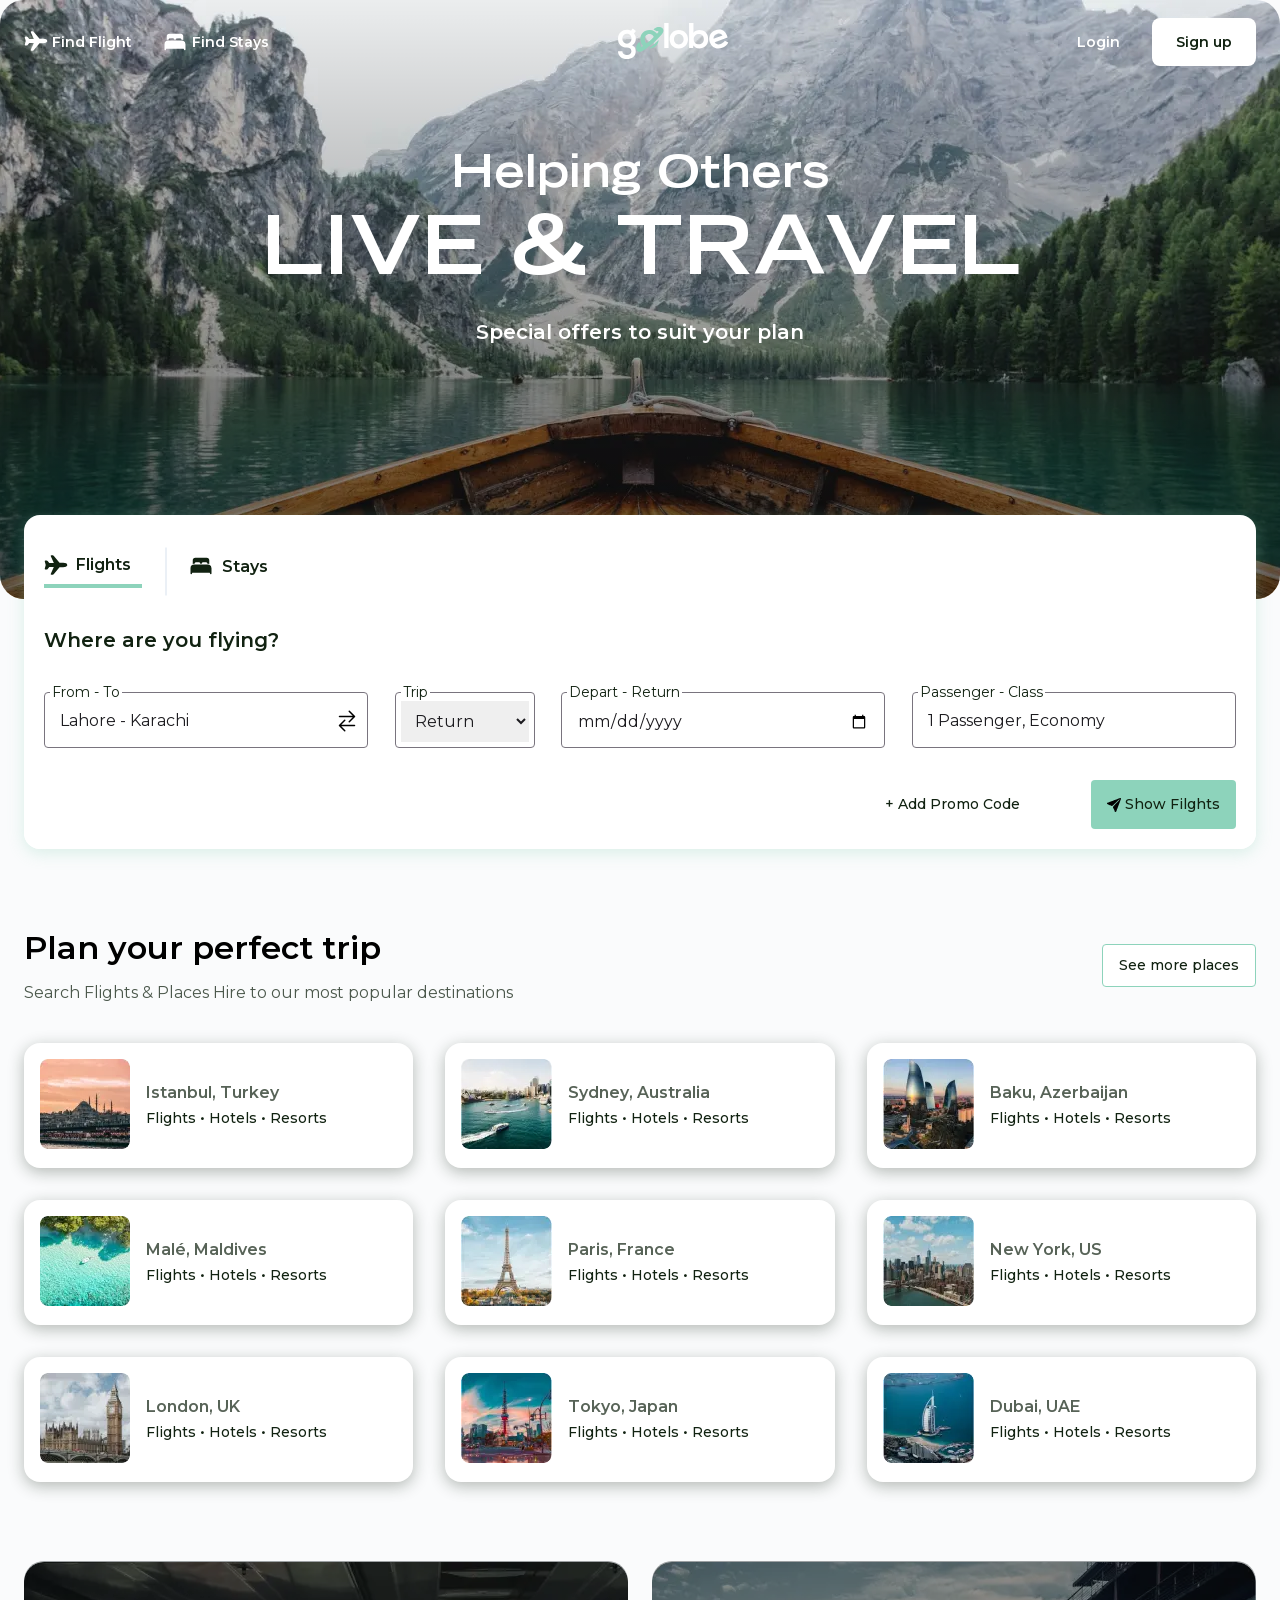
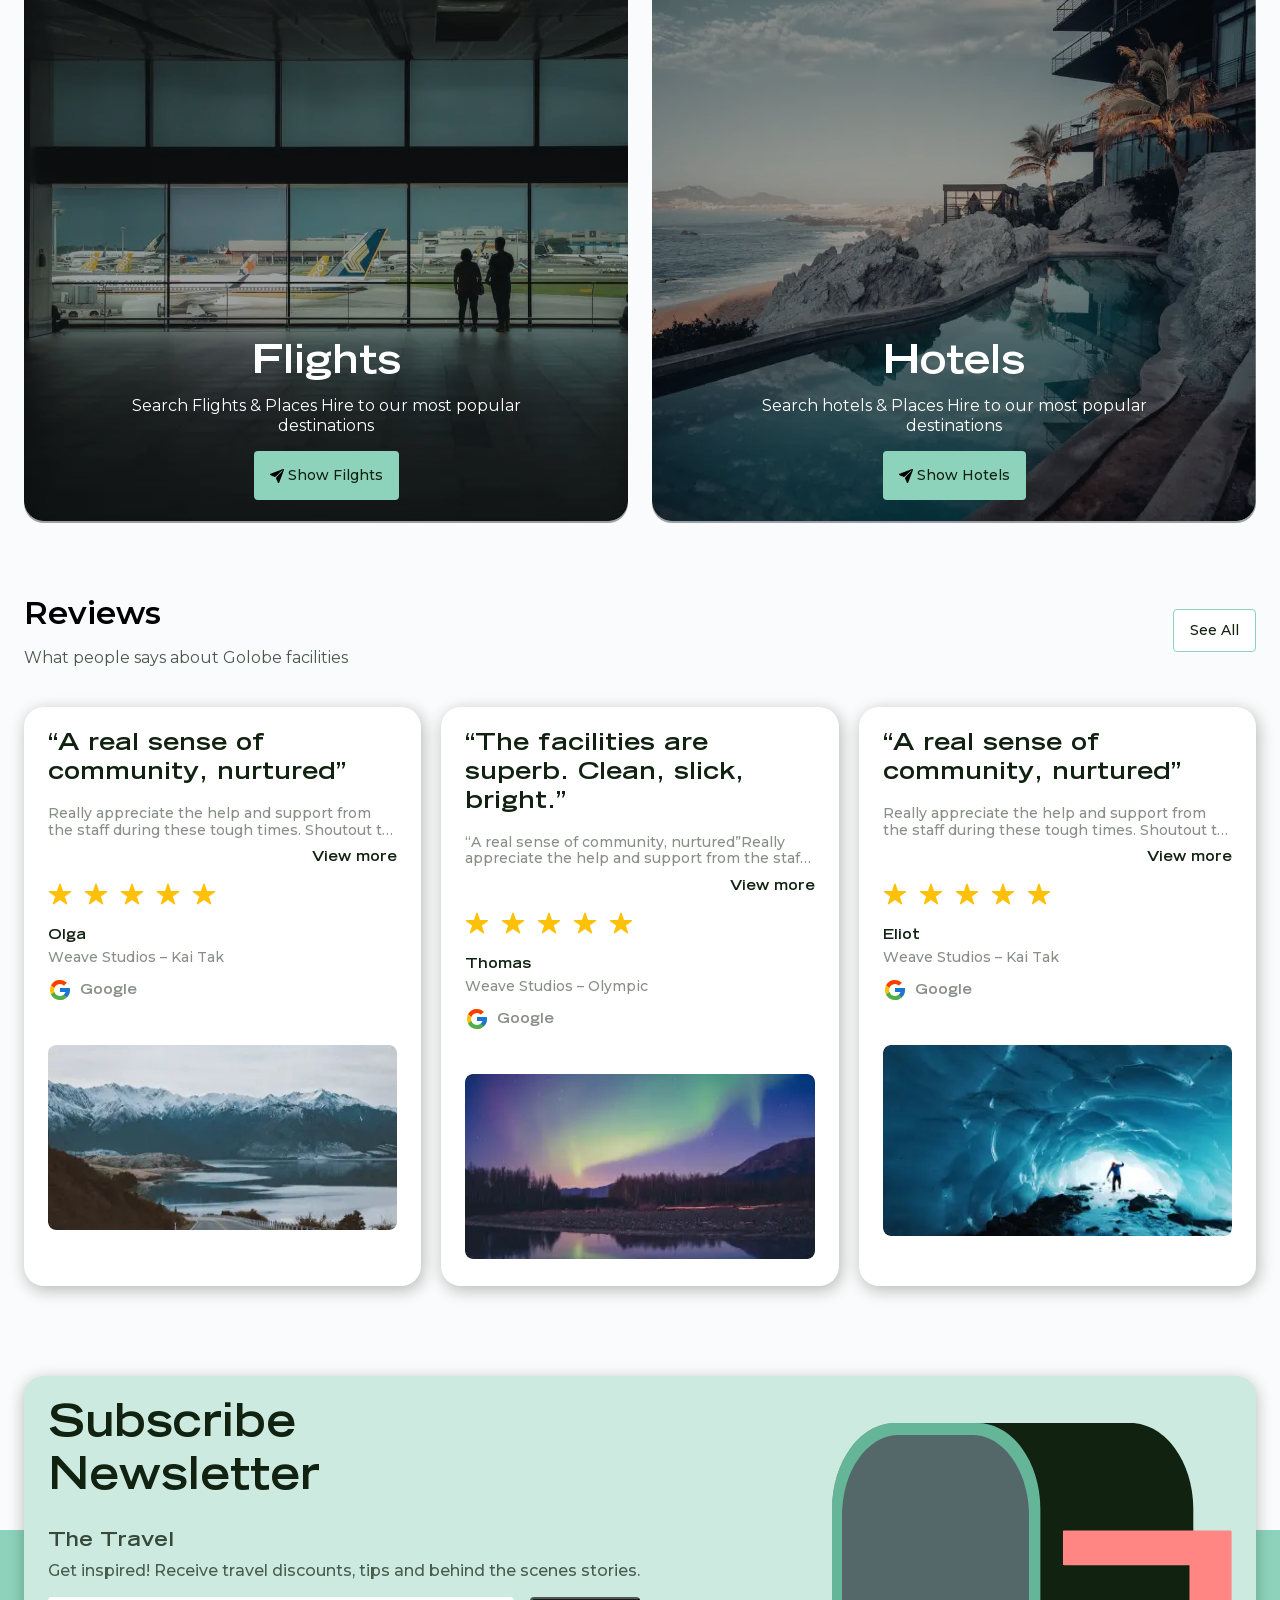
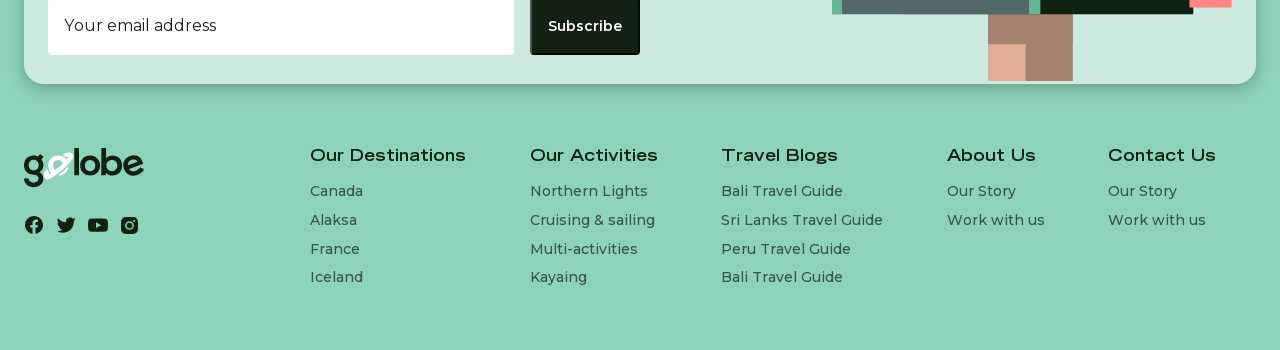
==== commit 68e2deee: "index end" ====
--- a/public/index.html
+++ b/public/index.html
@@ -1 +1 @@
-<!DOCTYPE html><html lang="ru"><head><meta charset="UTF-8"><meta http-equiv="X-UA-Compatible" content="IE=edge"><meta name="viewport" content="width=device-width,initial-scale=1"><link rel="stylesheet" href="css/main.css"><script defer="defer" src="js/mixitup.min.js"></script><script defer="defer" src="js/main.js"></script><title>Document</title></head><body><div class="wrapper"><header class="header header_index"><div class="container"><nav class="nav"><ul class="menu"><li class="menu__item"><a href="#" class="menu__link menu__link_airplane-index">Find Flight</a></li><li class="menu__item"><a href="#" class="menu__link menu__link_hotel-index">Find Stays</a></li></ul><a href="#" class="logo"><picture><source srcset="img/index/logo.svg" type="image/webp"><img class="logo__img" src="img/index/logo.svg" alt="logo"></picture></a><ul class="menu"><li class="menu__item"><a href="#" class="menu__link">Login</a></li><li class="menu__item"><a href="#" class="menu__link menu__link_sign-index">Sign up</a></li></ul><button class="menu-btn"><span></span></button><ul class="menu-mobile menu-mobile_color"><li class="menu__item"><a href="#" class="menu__link menu__link_airplane">Find Flight</a></li><li class="menu__item"><a href="#" class="menu__link menu__link_hotel">Find Stays</a></li><li class="menu__item"><a href="#" class="menu__link">Login</a></li><li class="menu__item"><a href="#" class="menu__link menu__link_sign">Sign up</a></li></ul></nav></div></header><main class="main"><section class="intro"><div class="container"><div class="intro__inner"><h2 class="intro__suptitel">Helping Others</h2><h1 class="intro__titel">Live & Travel</h1><h3 class="intro__subtitel">Special offers to suit your plan</h3></div><div class="intro__search"><div class="intro__button"><button class="intro__btn intro__btn_airplane" data-filter=".flight">Flights</button> <span class="intro__span"></span> <button class="intro__btn intro__btn_hotel" data-filter=".stays">Stays</button></div><div class="intro__box"><div class="search mix flight"><h1 class="search__titel">Where are you flying?</h1><form class="search__inner"><div class="search__info"><fieldset class="search__fieldset"><legend class="search__legend">From - To</legend><input class="search__input search__input_vector" type="text" placeholder="Lahore - Karachi"></fieldset><fieldset class="search__fieldset search__fieldset_lite"><legend class="search__legend">Trip</legend><select class="search__select-plane" name="" id=""><option class="search__option-ticket" value="1">Return</option><option class="search__option-ticket" value="2">One-way</option></select></fieldset><fieldset class="search__fieldset"><legend class="search__legend">Depart - Return</legend><input class="search__input" type="date"></fieldset><fieldset class="search__fieldset"><legend class="search__legend">Passenger - Class</legend><input class="search__input" type="text" placeholder="1 Passenger, Economy"></fieldset></div><div class="search__button"><input class="search__input-code" type="text" placeholder="+ Add Promo Code"> <button class="search__btn search__btn_plane">Show Filghts</button></div></form></div><div class="search mix stays"><h1 class="search__titel">Where are you flying?</h1><form class="search__inner"><div class="search__info"><fieldset class="search__fieldset search__fieldset_xl"><legend class="search__legend">Enter Destination</legend><input class="search__input search__input_img" type="text" placeholder="Istanbul, Turkey"></fieldset><fieldset class="search__fieldset search__fieldset_width"><legend class="search__legend">Check In</legend><input class="search__input" type="date" placeholder="Fri 12/2"></fieldset><fieldset class="search__fieldset search__fieldset_width"><legend class="search__legend">Check Out</legend><input class="search__input" type="date" placeholder="Sun 12/4"></fieldset><fieldset class="search__fieldset search__fieldset_width"><legend class="search__legend">Rooms & Guests</legend><select class="search__select-room search__select-room_img" name="" id=""><option class="search__option-room" value="1">1 room, 2 guests</option><option class="search__option-room" value="2">2 room, 4 guests</option><option class="search__option-room" value="3">1 room, 1 guests</option><option class="search__option-room" value="4">3 room, 6 guests</option></select></fieldset></div><div class="search__button"><input class="search__input-code" type="text" placeholder="+ Add Promo Code"> <button class="search__btn search__btn_build">Show Places</button></div></form></div></div></div></div></section><section class="popular"><div class="container"></div></section></main><footer class="footer"><div class="container"><div class="footer__box"><div class="footer__mail"><h1 class="footer__titel">Subscribe Newsletter</h1><h2 class="footer__subtitel">The Travel</h2><p class="footer__text">Get inspired! Receive travel discounts, tips and behind the scenes stories.</p><form class="footer__form" action="URL"><input class="footer__input" type="email" placeholder="Your email address"> <button class="footer__button">Subscribe</button></form></div><picture><source srcset="img/mailbox.svg" type="image/webp"><img class="footer__img" src="img/mailbox.svg" alt="Mail"></picture></div><div class="footer__inner"><div class="footer__logo"><a href="#" class="logo"><picture><source srcset="img/logo2.svg" type="image/webp"><img class="logo__img" src="img/logo2.svg" alt="logo"></picture></a><div class="footer__social"><a href="#" class="footer__social-link"><picture><source srcset="img/social/facebook.svg" type="image/webp"><img class="footer__social-img" src="img/social/facebook.svg" alt="Facebook"></picture></a><a href="#" class="footer__social-link"><picture><source srcset="img/social/twitter.svg" type="image/webp"><img class="footer__social-img" src="img/social/twitter.svg" alt="Twitter"></picture></a><a href="#" class="footer__social-link"><picture><source srcset="img/social/youtube.svg" type="image/webp"><img class="footer__social-img" src="img/social/youtube.svg" alt="Youtube"></picture></a><a href="#" class="footer__social-link"><picture><source srcset="img/social/instagram.svg" type="image/webp"><img class="footer__social-img" src="img/social/instagram.svg" alt="Instagram"></picture></a></div></div><nav class="footer__nav"><div class="footer__nav-inner"><h2 class="footer__nav-titel">Our Destinations</h2><ul class="footer__menu"><li class="footer__item"><a href="#" class="footer__link">Canada</a></li><li class="footer__item"><a href="#" class="footer__link">Alaksa</a></li><li class="footer__item"><a href="#" class="footer__link">France</a></li><li class="footer__item"><a href="#" class="footer__link">Iceland</a></li></ul></div><div class="footer__nav-inner"><h2 class="footer__nav-titel">Our Activities</h2><ul class="footer__menu"><li class="footer__item"><a href="#" class="footer__link">Northern Lights</a></li><li class="footer__item"><a href="#" class="footer__link">Cruising & sailing</a></li><li class="footer__item"><a href="#" class="footer__link">Multi-activities</a></li><li class="footer__item"><a href="#" class="footer__link">Kayaing</a></li></ul></div><div class="footer__nav-inner"><h2 class="footer__nav-titel">Travel Blogs</h2><ul class="footer__menu"><li class="footer__item"><a href="#" class="footer__link">Bali Travel Guide</a></li><li class="footer__item"><a href="#" class="footer__link">Sri Lanks Travel Guide</a></li><li class="footer__item"><a href="#" class="footer__link">Peru Travel Guide</a></li><li class="footer__item"><a href="#" class="footer__link">Bali Travel Guide</a></li></ul></div><div class="footer__nav-inner"><h2 class="footer__nav-titel">About Us</h2><ul class="footer__menu"><li class="footer__item"><a href="#" class="footer__link">Our Story</a></li><li class="footer__item"><a href="#" class="footer__link">Work with us</a></li></ul></div><div class="footer__nav-inner"><h2 class="footer__nav-titel">Contact Us</h2><ul class="footer__menu"><li class="footer__item"><a href="#" class="footer__link">Our Story</a></li><li class="footer__item"><a href="#" class="footer__link">Work with us</a></li></ul></div></nav></div></div></footer></div></body></html>+<!DOCTYPE html><html lang="ru"><head><meta charset="UTF-8"><meta http-equiv="X-UA-Compatible" content="IE=edge"><meta name="viewport" content="width=device-width,initial-scale=1"><link rel="stylesheet" href="css/main.css"><script defer="defer" src="js/mixitup.min.js"></script><script defer="defer" src="js/main.js"></script><title>Document</title></head><body><div class="wrapper"><header class="header header_index"><div class="container"><nav class="nav"><ul class="menu"><li class="menu__item"><a href="#" class="menu__link menu__link_airplane-index">Find Flight</a></li><li class="menu__item"><a href="#" class="menu__link menu__link_hotel-index">Find Stays</a></li></ul><a href="#" class="logo"><picture><source srcset="img/index/logo.svg" type="image/webp"><img class="logo__img" src="img/index/logo.svg" alt="logo"></picture></a><ul class="menu"><li class="menu__item"><a href="#" class="menu__link">Login</a></li><li class="menu__item"><a href="#" class="menu__link menu__link_sign-index">Sign up</a></li></ul><button class="menu-btn menu-btn_color"><span></span></button><ul class="menu-mobile menu-mobile_color"><li class="menu__item"><a href="#" class="menu__link menu__link_airplane">Find Flight</a></li><li class="menu__item"><a href="#" class="menu__link menu__link_hotel">Find Stays</a></li><li class="menu__item"><a href="#" class="menu__link">Login</a></li><li class="menu__item"><a href="#" class="menu__link menu__link_sign">Sign up</a></li></ul></nav></div></header><main class="main"><section class="intro"><div class="container"><div class="intro__inner"><h2 class="intro__suptitel">Helping Others</h2><h1 class="intro__titel">Live & Travel</h1><h3 class="intro__subtitel">Special offers to suit your plan</h3></div><div class="intro__search"><div class="intro__button"><button class="intro__btn intro__btn_airplane" data-filter=".flight">Flights</button> <span class="intro__span"></span> <button class="intro__btn intro__btn_hotel" data-filter=".stays">Stays</button></div><div class="intro__box"><div class="search mix flight"><h1 class="search__titel">Where are you flying?</h1><form class="search__inner"><div class="search__info"><fieldset class="search__fieldset"><legend class="search__legend">From - To</legend><input class="search__input search__input_vector" type="text" placeholder="Lahore - Karachi"></fieldset><fieldset class="search__fieldset search__fieldset_lite"><legend class="search__legend">Trip</legend><select class="search__select-plane" name="" id=""><option class="search__option-ticket" value="1">Return</option><option class="search__option-ticket" value="2">One-way</option></select></fieldset><fieldset class="search__fieldset"><legend class="search__legend">Depart - Return</legend><input class="search__input" type="date"></fieldset><fieldset class="search__fieldset"><legend class="search__legend">Passenger - Class</legend><input class="search__input" type="text" placeholder="1 Passenger, Economy"></fieldset></div><div class="search__button"><input class="search__input-code" type="text" placeholder="+ Add Promo Code"> <button class="search__btn search__btn_plane">Show Filghts</button></div></form></div><div class="search mix stays"><h1 class="search__titel">Where are you flying?</h1><form class="search__inner"><div class="search__info"><fieldset class="search__fieldset search__fieldset_xl"><legend class="search__legend">Enter Destination</legend><input class="search__input search__input_img" type="text" placeholder="Istanbul, Turkey"></fieldset><fieldset class="search__fieldset search__fieldset_width"><legend class="search__legend">Check In</legend><input class="search__input" type="date" placeholder="Fri 12/2"></fieldset><fieldset class="search__fieldset search__fieldset_width"><legend class="search__legend">Check Out</legend><input class="search__input" type="date" placeholder="Sun 12/4"></fieldset><fieldset class="search__fieldset search__fieldset_width"><legend class="search__legend">Rooms & Guests</legend><select class="search__select-room search__select-room_img" name="" id=""><option class="search__option-room" value="1">1 room, 2 guests</option><option class="search__option-room" value="2">2 room, 4 guests</option><option class="search__option-room" value="3">1 room, 1 guests</option><option class="search__option-room" value="4">3 room, 6 guests</option></select></fieldset></div><div class="search__button"><input class="search__input-code" type="text" placeholder="+ Add Promo Code"> <button class="search__btn search__btn_build">Show Places</button></div></form></div></div></div></div></section><section class="trip"><div class="container"><div class="heading"><div class="heading__inner"><h1 class="heading__titel">Plan your perfect trip</h1><h4 class="heading__subtitel">Search Flights & Places Hire to our most popular destinations</h4></div><a href="#" class="heading__link-btn">See more places</a></div><div class="trip__content"><a href="#" class="trip__link"><div class="trip__card"><picture><source srcset="img/index/trip/1.webp" type="image/webp"><img class="trip__card-img" src="img/index/trip/1.jpg" alt="Image"></picture><div class="trip__info"><h3 class="trip__info-title">Istanbul, Turkey</h3><p class="trip__info-text">Flights • Hotels • Resorts</p></div></div></a><a href="#" class="trip__link"><div class="trip__card"><picture><source srcset="img/index/trip/2.webp" type="image/webp"><img class="trip__card-img" src="img/index/trip/2.jpg" alt="Image"></picture><div class="trip__info"><h3 class="trip__info-title">Sydney, Australia</h3><p class="trip__info-text">Flights • Hotels • Resorts</p></div></div></a><a href="#" class="trip__link"><div class="trip__card"><picture><source srcset="img/index/trip/3.webp" type="image/webp"><img class="trip__card-img" src="img/index/trip/3.jpg" alt="Image"></picture><div class="trip__info"><h3 class="trip__info-title">Baku, Azerbaijan</h3><p class="trip__info-text">Flights • Hotels • Resorts</p></div></div></a><a href="#" class="trip__link"><div class="trip__card"><picture><source srcset="img/index/trip/4.webp" type="image/webp"><img class="trip__card-img" src="img/index/trip/4.jpg" alt="Image"></picture><div class="trip__info"><h3 class="trip__info-title">Malé, Maldives</h3><p class="trip__info-text">Flights • Hotels • Resorts</p></div></div></a><a href="#" class="trip__link"><div class="trip__card"><picture><source srcset="img/index/trip/5.webp" type="image/webp"><img class="trip__card-img" src="img/index/trip/5.jpg" alt="Image"></picture><div class="trip__info"><h3 class="trip__info-title">Paris, France</h3><p class="trip__info-text">Flights • Hotels • Resorts</p></div></div></a><a href="#" class="trip__link"><div class="trip__card"><picture><source srcset="img/index/trip/6.webp" type="image/webp"><img class="trip__card-img" src="img/index/trip/6.jpg" alt="Image"></picture><div class="trip__info"><h3 class="trip__info-title">New York, US</h3><p class="trip__info-text">Flights • Hotels • Resorts</p></div></div></a><a href="#" class="trip__link"><div class="trip__card"><picture><source srcset="img/index/trip/7.webp" type="image/webp"><img class="trip__card-img" src="img/index/trip/7.jpg" alt="Image"></picture><div class="trip__info"><h3 class="trip__info-title">London, UK</h3><p class="trip__info-text">Flights • Hotels • Resorts</p></div></div></a><a href="#" class="trip__link"><div class="trip__card"><picture><source srcset="img/index/trip/8.webp" type="image/webp"><img class="trip__card-img" src="img/index/trip/8.jpg" alt="Image"></picture><div class="trip__info"><h3 class="trip__info-title">Tokyo, Japan</h3><p class="trip__info-text">Flights • Hotels • Resorts</p></div></div></a><a href="#" class="trip__link"><div class="trip__card"><picture><source srcset="img/index/trip/9.webp" type="image/webp"><img class="trip__card-img" src="img/index/trip/9.jpg" alt="Image"></picture><div class="trip__info"><h3 class="trip__info-title">Dubai, UAE</h3><p class="trip__info-text">Flights • Hotels • Resorts</p></div></div></a></div><div class="trip__intro"><div class="trip__intro-inner"><picture><source srcset="img/index/flights.webp" type="image/webp"><img class="trip__intro-img" src="img/index/flights.jpg" alt="Flights"></picture><div class="trip__intro-info"><h1 class="trip__intro-titel">Flights</h1><p class="trip__intro-text">Search Flights & Places Hire to our most popular destinations</p><a class="search__btn search__btn_plane" href="#">Show Filghts</a></div></div><div class="trip__intro-inner"><picture><source srcset="img/index/hotels.webp" type="image/webp"><img class="trip__intro-img" src="img/index/hotels.jpg" alt="Hotels"></picture><div class="trip__intro-info"><h1 class="trip__intro-titel">Hotels</h1><p class="trip__intro-text">Search hotels & Places Hire to our most popular destinations</p><a class="search__btn search__btn_plane" href="#">Show Hotels</a></div></div></div></div></section><section class="reviews"><div class="container"><div class="heading"><div class="heading__inner"><h1 class="heading__titel">Reviews</h1><h4 class="heading__subtitel">What people says about Golobe facilities</h4></div><a href="#" class="heading__link-btn">See All</a></div><div class="reviews__content"><div class="reviews__card"><h1 class="reviews__titel">“A real sense of community, nurtured”</h1><p class="reviews__text">Really appreciate the help and support from the staff during these tough times. Shoutout to Katie for helping me always, even when I was out of the country. And always available when needed.</p><div class="reviews__inner"><a href="#" class="reviews__link">View more</a></div><div class="reviews__stars"><picture><source srcset="img/index/star.svg" type="image/webp"><img class="reviews__star" src="img/index/star.svg" alt="star"></picture><picture><source srcset="img/index/star.svg" type="image/webp"><img class="reviews__star" src="img/index/star.svg" alt="star"></picture><picture><source srcset="img/index/star.svg" type="image/webp"><img class="reviews__star" src="img/index/star.svg" alt="star"></picture><picture><source srcset="img/index/star.svg" type="image/webp"><img class="reviews__star" src="img/index/star.svg" alt="star"></picture><picture><source srcset="img/index/star.svg" type="image/webp"><img class="reviews__star" src="img/index/star.svg" alt="star"></picture></div><p class="reviews__name">Olga</p><p class="reviews__studio">Weave Studios – Kai Tak</p><div class="reviews__browser"><picture><source srcset="img/index/google.svg" type="image/webp"><img class="reviews__browser-img" src="img/index/google.svg" alt="Google"></picture><p class="reviews__browser-name">Google</p></div><picture><source srcset="img/index/card1.webp" type="image/webp"><img class="reviews__img" src="img/index/card1.jpg" alt="Image"></picture></div><div class="reviews__card"><h1 class="reviews__titel">“The facilities are superb. Clean, slick, bright.”</h1><p class="reviews__text">“A real sense of community, nurtured”Really appreciate the help and support from the staff during these tough times. Shoutout to Katie for helping me always, even when I was out of the country. And always available when needed.View moreOlgaWeave Studios – Kai TakGoogle</p><div class="reviews__inner"><a href="#" class="reviews__link">View more</a></div><div class="reviews__stars"><picture><source srcset="img/index/star.svg" type="image/webp"><img class="reviews__star" src="img/index/star.svg" alt="star"></picture><picture><source srcset="img/index/star.svg" type="image/webp"><img class="reviews__star" src="img/index/star.svg" alt="star"></picture><picture><source srcset="img/index/star.svg" type="image/webp"><img class="reviews__star" src="img/index/star.svg" alt="star"></picture><picture><source srcset="img/index/star.svg" type="image/webp"><img class="reviews__star" src="img/index/star.svg" alt="star"></picture><picture><source srcset="img/index/star.svg" type="image/webp"><img class="reviews__star" src="img/index/star.svg" alt="star"></picture></div><p class="reviews__name">Thomas</p><p class="reviews__studio">Weave Studios – Olympic</p><div class="reviews__browser"><picture><source srcset="img/index/google.svg" type="image/webp"><img class="reviews__browser-img" src="img/index/google.svg" alt="Google"></picture><p class="reviews__browser-name">Google</p></div><picture><source srcset="img/index/card2.webp" type="image/webp"><img class="reviews__img" src="img/index/card2.jpg" alt="Image"></picture></div><div class="reviews__card"><h1 class="reviews__titel">“A real sense of community, nurtured”</h1><p class="reviews__text">Really appreciate the help and support from the staff during these tough times. Shoutout to Katie for helping me always, even when I was out of the country. And always available when needed.</p><div class="reviews__inner"><a href="#" class="reviews__link">View more</a></div><div class="reviews__stars"><picture><source srcset="img/index/star.svg" type="image/webp"><img class="reviews__star" src="img/index/star.svg" alt="star"></picture><picture><source srcset="img/index/star.svg" type="image/webp"><img class="reviews__star" src="img/index/star.svg" alt="star"></picture><picture><source srcset="img/index/star.svg" type="image/webp"><img class="reviews__star" src="img/index/star.svg" alt="star"></picture><picture><source srcset="img/index/star.svg" type="image/webp"><img class="reviews__star" src="img/index/star.svg" alt="star"></picture><picture><source srcset="img/index/star.svg" type="image/webp"><img class="reviews__star" src="img/index/star.svg" alt="star"></picture></div><p class="reviews__name">Eliot</p><p class="reviews__studio">Weave Studios – Kai Tak</p><div class="reviews__browser"><picture><source srcset="img/index/google.svg" type="image/webp"><img class="reviews__browser-img" src="img/index/google.svg" alt="Google"></picture><p class="reviews__browser-name">Google</p></div><picture><source srcset="img/index/card3.webp" type="image/webp"><img class="reviews__img" src="img/index/card3.jpg" alt="Image"></picture></div></div></div></section></main><footer class="footer"><div class="container"><div class="footer__box"><div class="footer__mail"><h1 class="footer__titel">Subscribe Newsletter</h1><h2 class="footer__subtitel">The Travel</h2><p class="footer__text">Get inspired! Receive travel discounts, tips and behind the scenes stories.</p><form class="footer__form" action="URL"><input class="footer__input" type="email" placeholder="Your email address"> <button class="footer__button">Subscribe</button></form></div><picture><source srcset="img/mailbox.svg" type="image/webp"><img class="footer__img" src="img/mailbox.svg" alt="Mail"></picture></div><div class="footer__inner"><div class="footer__logo"><a href="#" class="logo"><picture><source srcset="img/logo2.svg" type="image/webp"><img class="logo__img" src="img/logo2.svg" alt="logo"></picture></a><div class="footer__social"><a href="#" class="footer__social-link"><picture><source srcset="img/social/facebook.svg" type="image/webp"><img class="footer__social-img" src="img/social/facebook.svg" alt="Facebook"></picture></a><a href="#" class="footer__social-link"><picture><source srcset="img/social/twitter.svg" type="image/webp"><img class="footer__social-img" src="img/social/twitter.svg" alt="Twitter"></picture></a><a href="#" class="footer__social-link"><picture><source srcset="img/social/youtube.svg" type="image/webp"><img class="footer__social-img" src="img/social/youtube.svg" alt="Youtube"></picture></a><a href="#" class="footer__social-link"><picture><source srcset="img/social/instagram.svg" type="image/webp"><img class="footer__social-img" src="img/social/instagram.svg" alt="Instagram"></picture></a></div></div><nav class="footer__nav"><div class="footer__nav-inner"><h2 class="footer__nav-titel">Our Destinations</h2><ul class="footer__menu"><li class="footer__item"><a href="#" class="footer__link">Canada</a></li><li class="footer__item"><a href="#" class="footer__link">Alaksa</a></li><li class="footer__item"><a href="#" class="footer__link">France</a></li><li class="footer__item"><a href="#" class="footer__link">Iceland</a></li></ul></div><div class="footer__nav-inner"><h2 class="footer__nav-titel">Our Activities</h2><ul class="footer__menu"><li class="footer__item"><a href="#" class="footer__link">Northern Lights</a></li><li class="footer__item"><a href="#" class="footer__link">Cruising & sailing</a></li><li class="footer__item"><a href="#" class="footer__link">Multi-activities</a></li><li class="footer__item"><a href="#" class="footer__link">Kayaing</a></li></ul></div><div class="footer__nav-inner"><h2 class="footer__nav-titel">Travel Blogs</h2><ul class="footer__menu"><li class="footer__item"><a href="#" class="footer__link">Bali Travel Guide</a></li><li class="footer__item"><a href="#" class="footer__link">Sri Lanks Travel Guide</a></li><li class="footer__item"><a href="#" class="footer__link">Peru Travel Guide</a></li><li class="footer__item"><a href="#" class="footer__link">Bali Travel Guide</a></li></ul></div><div class="footer__nav-inner"><h2 class="footer__nav-titel">About Us</h2><ul class="footer__menu"><li class="footer__item"><a href="#" class="footer__link">Our Story</a></li><li class="footer__item"><a href="#" class="footer__link">Work with us</a></li></ul></div><div class="footer__nav-inner"><h2 class="footer__nav-titel">Contact Us</h2><ul class="footer__menu"><li class="footer__item"><a href="#" class="footer__link">Our Story</a></li><li class="footer__item"><a href="#" class="footer__link">Work with us</a></li></ul></div></nav></div></div></footer></div></body></html>
--- a/public/css/main.css
+++ b/public/css/main.css
@@ -72,6 +72,10 @@
 
 .footer__link,
 .footer__text,
+.reviews__studio,
+.reviews__text,
+.trip__info-text,
+.heading__link-btn,
 .search__btn,
 .search__input-code::placeholder,
 .search__input-code {
@@ -110,6 +114,8 @@
 
 .footer__input::placeholder,
 .footer__input,
+.trip__intro-text,
+.heading__subtitel,
 .search__select-room,
 .search__select-plane,
 .search__input::placeholder,
@@ -121,9 +127,11 @@
 }
 
 .footer__button,
+.trip__info-title,
 .intro__btn,
 .intro__subtitel,
 .menu__link,
+.heading__titel,
 .search__titel {
   font-family: "Montserrat-SemiBold";
   font-style: normal;
@@ -133,6 +141,11 @@
 .footer__nav-titel,
 .footer__subtitel,
 .footer__titel,
+.reviews__browser-name,
+.reviews__name,
+.reviews__link,
+.reviews__titel,
+.trip__intro-titel,
 .intro__titel,
 .intro__suptitel {
   font-family: "TradeGothicLTStd-BoldExt";
@@ -503,6 +516,50 @@
   background: url(../img/search/building.svg);
 }
 
+.heading {
+  display: -webkit-box;
+  display: -ms-flexbox;
+  display: flex;
+  -webkit-box-pack: justify;
+  -ms-flex-pack: justify;
+  justify-content: space-between;
+  -webkit-box-align: center;
+  -ms-flex-align: center;
+  align-items: center;
+}
+
+.heading__titel {
+  margin-bottom: 16px;
+  font-size: 32px;
+  line-height: 120%;
+  color: #000;
+}
+
+.heading__subtitel {
+  font-size: 16px;
+  line-height: 120%;
+  color: #112211;
+  opacity: 0.75;
+}
+
+.heading__link-btn {
+  background: #fff;
+  padding: 12px 16px;
+  border: 1px solid #8DD3BB;
+  border-radius: 4px;
+  font-size: 14px;
+  line-height: 120%;
+  color: #112211;
+  -webkit-transition: 0.3s;
+  -o-transition: 0.3s;
+  transition: 0.3s;
+}
+
+.heading__link-btn:hover {
+  background: #8dd3bb;
+  border: 1px solid #000;
+}
+
 .header {
   background: #fff;
   width: 100%;
@@ -741,9 +798,229 @@
   border-bottom: 4px solid #8DD3BB;
 }
 
-.popular {
+.trip {
   padding-top: 330px;
-  height: 600px;
+}
+
+.trip__content {
+  margin: 40px 0 80px 0;
+  display: grid;
+  grid-template-columns: repeat(3, 1fr);
+  gap: 32px;
+}
+
+.trip__link {
+  display: inline-block;
+}
+
+.trip__card {
+  background: #fff;
+  padding: 16px;
+  display: -webkit-box;
+  display: -ms-flexbox;
+  display: flex;
+  -webkit-box-align: center;
+  -ms-flex-align: center;
+  align-items: center;
+  gap: 0 16px;
+  border-radius: 16px;
+  -webkit-box-shadow: 0 4px 16px rgba(17, 34, 17, 0.3);
+  box-shadow: 0 4px 16px rgba(17, 34, 17, 0.3);
+}
+
+.trip__card-img {
+  width: 100%;
+  border-radius: 8px;
+}
+
+.trip__info-title {
+  font-size: 16px;
+  line-height: 120%;
+  color: #112211;
+  opacity: 0.7;
+}
+
+.trip__info-text {
+  margin-top: 8px;
+  font-size: 14px;
+  line-height: 120%;
+  color: #112211;
+}
+
+.trip__intro {
+  width: 100%;
+  display: -webkit-box;
+  display: -ms-flexbox;
+  display: flex;
+  gap: 0 24px;
+}
+
+.trip__intro-inner {
+  width: 100%;
+  position: relative;
+}
+
+.trip__intro-inner::after {
+  content: "";
+  width: 100%;
+  height: 100%;
+  left: 0;
+  top: -1px;
+  position: absolute;
+  background: #10171B;
+  opacity: 0.4;
+  border-radius: 20px;
+}
+
+.trip__intro-img {
+  width: 100%;
+  border-radius: 20px;
+}
+
+.trip__intro-info {
+  width: 100%;
+  position: absolute;
+  z-index: 2;
+  bottom: 24px;
+  display: -webkit-box;
+  display: -ms-flexbox;
+  display: flex;
+  -webkit-box-orient: vertical;
+  -webkit-box-direction: normal;
+  -ms-flex-direction: column;
+  flex-direction: column;
+  -webkit-box-align: center;
+  -ms-flex-align: center;
+  align-items: center;
+}
+
+.trip__intro-titel {
+  font-size: 40px;
+  line-height: 120%;
+  color: #fff;
+  text-align: center;
+}
+
+.trip__intro-text {
+  margin: 8px 0 16px 0;
+  max-width: 389px;
+  width: 100%;
+  font-size: 16px;
+  line-height: 120%;
+  color: #fff;
+  text-align: center;
+}
+
+.reviews {
+  padding: 70px 0 244px 0;
+}
+
+.reviews__content {
+  margin-top: 40px;
+  display: grid;
+  grid-template-columns: repeat(3, 1fr);
+  gap: 0 20px;
+}
+
+.reviews__card {
+  background: #fff;
+  padding: 24px;
+  border-radius: 20px;
+  -webkit-box-shadow: 2px 4px 16px rgba(17, 34, 17, 0.3);
+  box-shadow: 2px 4px 16px rgba(17, 34, 17, 0.3);
+}
+
+.reviews__titel {
+  font-size: 24px;
+  line-height: 120%;
+  color: #112211;
+}
+
+.reviews__text {
+  margin: 16px 0 12px 0;
+  display: -webkit-box;
+  -webkit-box-orient: vertical;
+  overflow: hidden;
+  -o-text-overflow: ellipsis;
+  text-overflow: ellipsis;
+  -webkit-line-clamp: 2;
+  font-size: 14px;
+  line-height: 120%;
+  color: #112211;
+  opacity: 0.5;
+}
+
+.reviews__inner {
+  margin-bottom: 16px;
+  display: -webkit-box;
+  display: -ms-flexbox;
+  display: flex;
+  -webkit-box-pack: end;
+  -ms-flex-pack: end;
+  justify-content: end;
+}
+
+.reviews__link {
+  font-size: 14px;
+  line-height: 120%;
+  color: #112211;
+  -webkit-transition: 0.3s;
+  -o-transition: 0.3s;
+  transition: 0.3s;
+}
+
+.reviews__link:hover {
+  color: #be0404;
+}
+
+.reviews__stars {
+  margin-bottom: 20px;
+  display: -webkit-box;
+  display: -ms-flexbox;
+  display: flex;
+  gap: 0 12px;
+}
+
+.reviews__name {
+  margin-bottom: 4px;
+  font-size: 14px;
+  line-height: 120%;
+  color: #112211;
+}
+
+.reviews__studio {
+  margin-bottom: 12px;
+  font-size: 14px;
+  line-height: 120%;
+  color: #112211;
+  opacity: 0.5;
+}
+
+.reviews__browser {
+  margin-bottom: 40px;
+  display: -webkit-box;
+  display: -ms-flexbox;
+  display: flex;
+  -webkit-box-align: center;
+  -ms-flex-align: center;
+  align-items: center;
+  gap: 0 8px;
+}
+
+.reviews__browser-img {
+  width: 100%;
+}
+
+.reviews__browser-name {
+  font-size: 14px;
+  line-height: 120%;
+  color: #112211;
+  opacity: 0.5;
+}
+
+.reviews__img {
+  width: 100%;
+  border-radius: 8px;
 }
 
 .footer {
@@ -1048,7 +1325,9 @@
   }
 
   .menu-mobile_color::before {
-    background-color: transparent;
+    background-color: #7975bb;
+    -webkit-filter: blur(33px);
+    filter: blur(33px);
   }
 
   .menu-btn {
@@ -1074,6 +1353,12 @@
     background-color: black;
   }
 
+  .menu-btn_color span,
+  .menu-btn_color::before,
+  .menu-btn_color::after {
+    background-color: #fff;
+  }
+
   .menu-btn::before,
   .menu-btn::after {
     content: "";
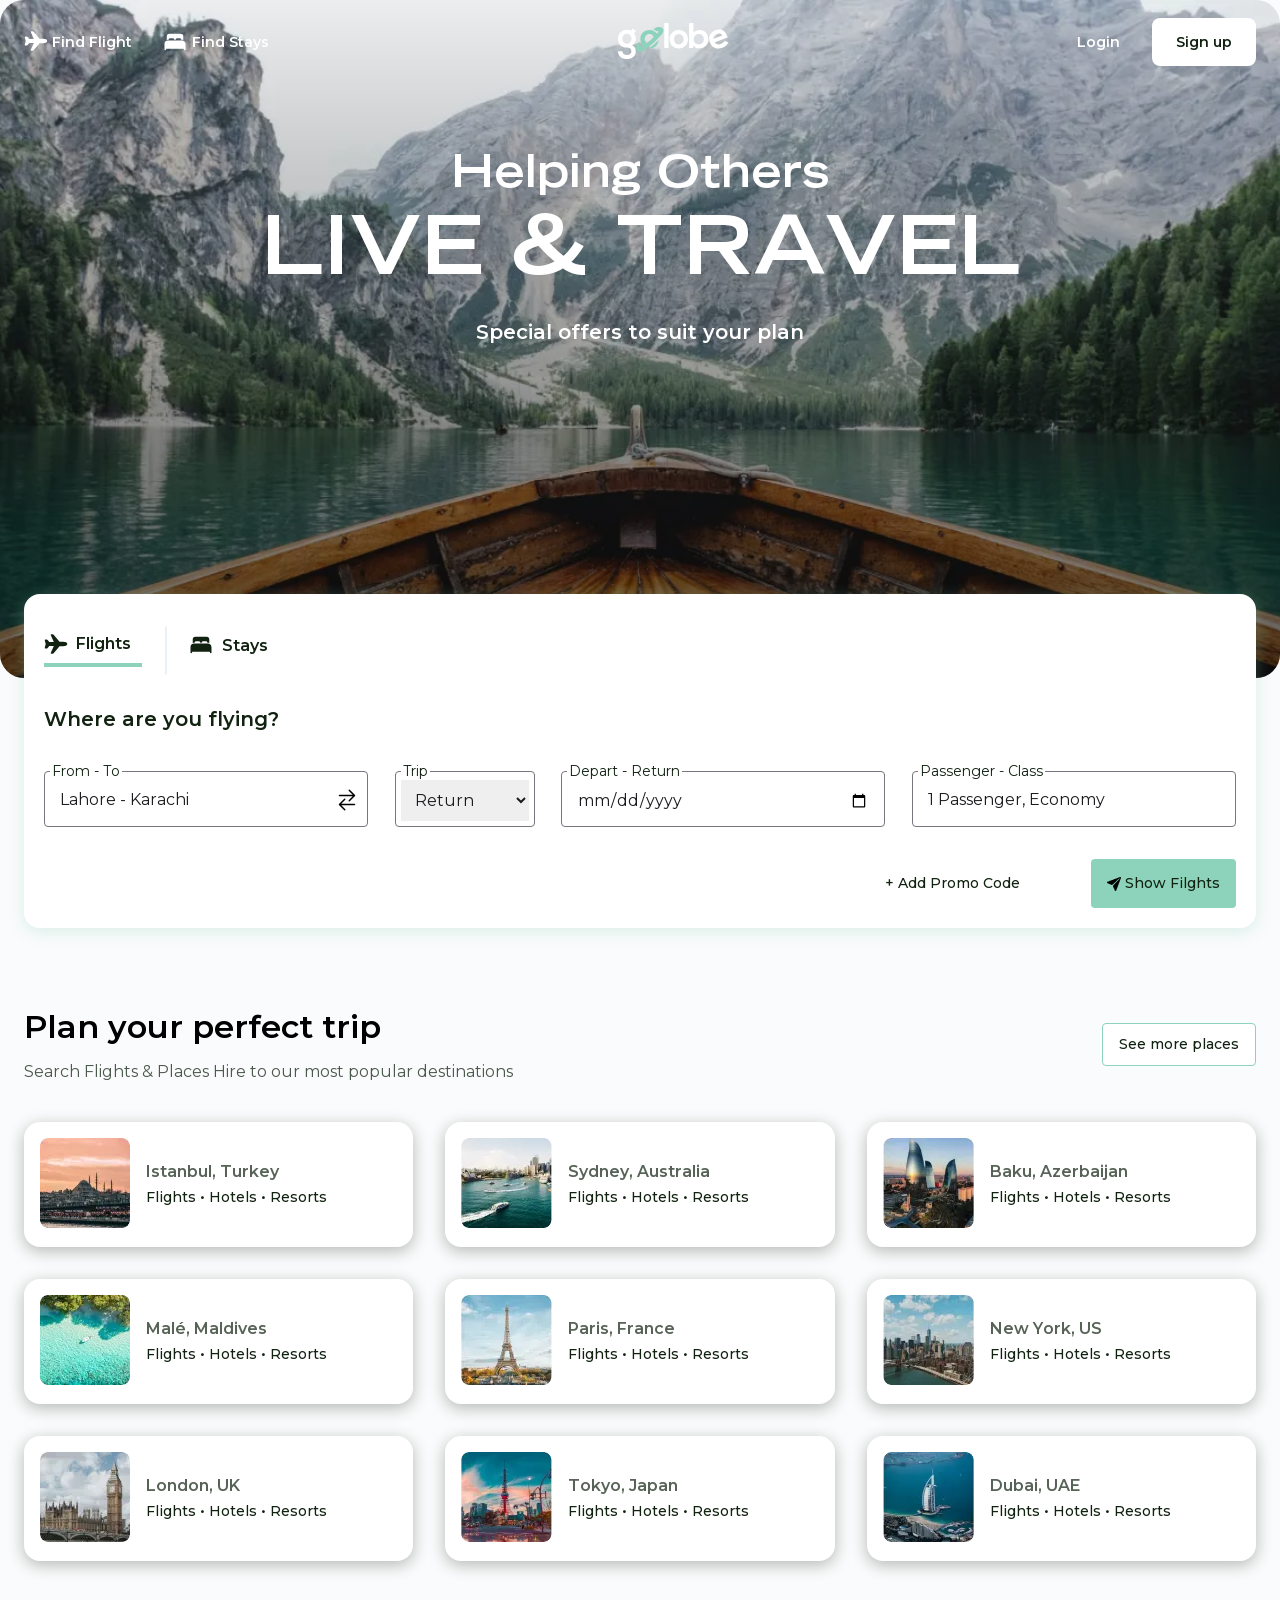
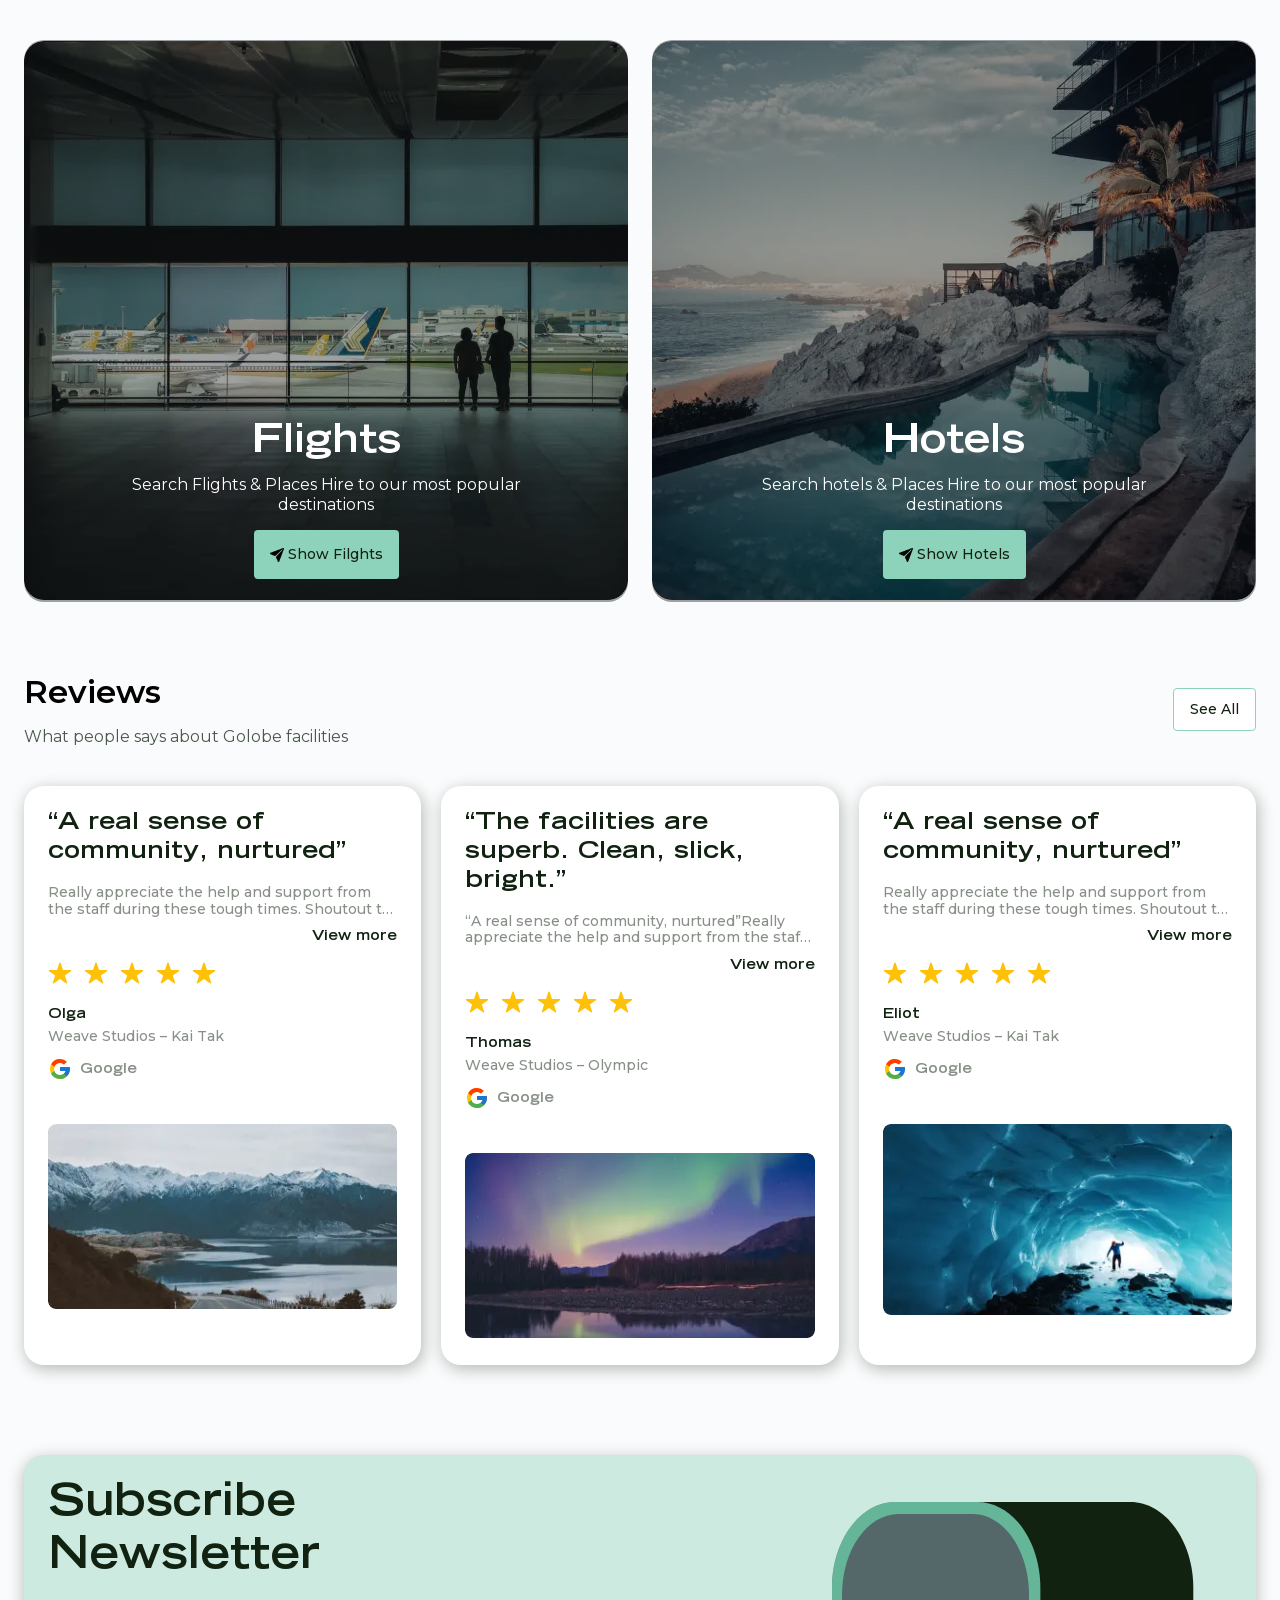
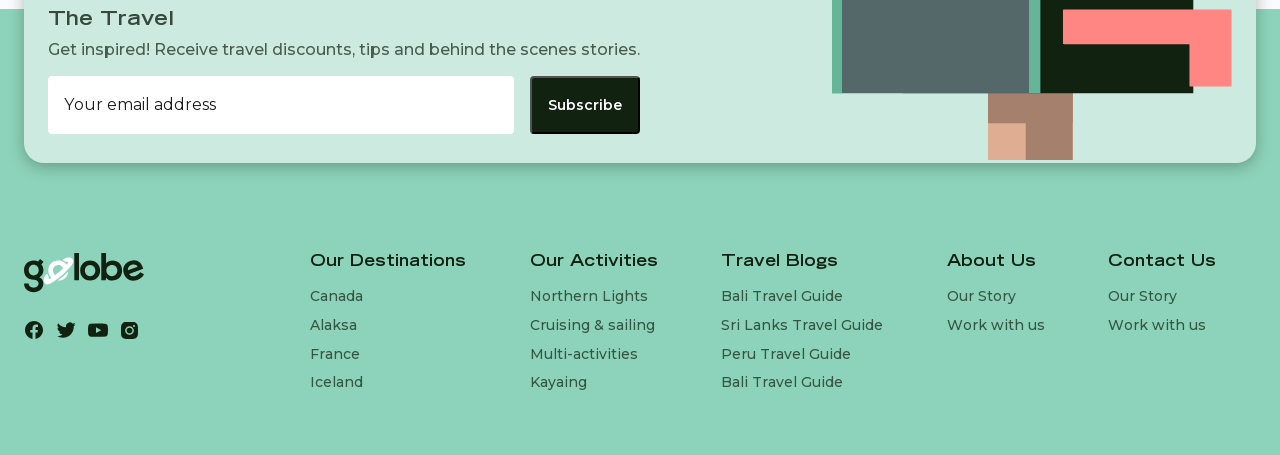
==== commit 24c6bd40: "index media" ====
--- a/public/index.html
+++ b/public/index.html
@@ -1 +1 @@
-<!DOCTYPE html><html lang="ru"><head><meta charset="UTF-8"><meta http-equiv="X-UA-Compatible" content="IE=edge"><meta name="viewport" content="width=device-width,initial-scale=1"><link rel="stylesheet" href="css/main.css"><script defer="defer" src="js/mixitup.min.js"></script><script defer="defer" src="js/main.js"></script><title>Document</title></head><body><div class="wrapper"><header class="header header_index"><div class="container"><nav class="nav"><ul class="menu"><li class="menu__item"><a href="#" class="menu__link menu__link_airplane-index">Find Flight</a></li><li class="menu__item"><a href="#" class="menu__link menu__link_hotel-index">Find Stays</a></li></ul><a href="#" class="logo"><picture><source srcset="img/index/logo.svg" type="image/webp"><img class="logo__img" src="img/index/logo.svg" alt="logo"></picture></a><ul class="menu"><li class="menu__item"><a href="#" class="menu__link">Login</a></li><li class="menu__item"><a href="#" class="menu__link menu__link_sign-index">Sign up</a></li></ul><button class="menu-btn menu-btn_color"><span></span></button><ul class="menu-mobile menu-mobile_color"><li class="menu__item"><a href="#" class="menu__link menu__link_airplane">Find Flight</a></li><li class="menu__item"><a href="#" class="menu__link menu__link_hotel">Find Stays</a></li><li class="menu__item"><a href="#" class="menu__link">Login</a></li><li class="menu__item"><a href="#" class="menu__link menu__link_sign">Sign up</a></li></ul></nav></div></header><main class="main"><section class="intro"><div class="container"><div class="intro__inner"><h2 class="intro__suptitel">Helping Others</h2><h1 class="intro__titel">Live & Travel</h1><h3 class="intro__subtitel">Special offers to suit your plan</h3></div><div class="intro__search"><div class="intro__button"><button class="intro__btn intro__btn_airplane" data-filter=".flight">Flights</button> <span class="intro__span"></span> <button class="intro__btn intro__btn_hotel" data-filter=".stays">Stays</button></div><div class="intro__box"><div class="search mix flight"><h1 class="search__titel">Where are you flying?</h1><form class="search__inner"><div class="search__info"><fieldset class="search__fieldset"><legend class="search__legend">From - To</legend><input class="search__input search__input_vector" type="text" placeholder="Lahore - Karachi"></fieldset><fieldset class="search__fieldset search__fieldset_lite"><legend class="search__legend">Trip</legend><select class="search__select-plane" name="" id=""><option class="search__option-ticket" value="1">Return</option><option class="search__option-ticket" value="2">One-way</option></select></fieldset><fieldset class="search__fieldset"><legend class="search__legend">Depart - Return</legend><input class="search__input" type="date"></fieldset><fieldset class="search__fieldset"><legend class="search__legend">Passenger - Class</legend><input class="search__input" type="text" placeholder="1 Passenger, Economy"></fieldset></div><div class="search__button"><input class="search__input-code" type="text" placeholder="+ Add Promo Code"> <button class="search__btn search__btn_plane">Show Filghts</button></div></form></div><div class="search mix stays"><h1 class="search__titel">Where are you flying?</h1><form class="search__inner"><div class="search__info"><fieldset class="search__fieldset search__fieldset_xl"><legend class="search__legend">Enter Destination</legend><input class="search__input search__input_img" type="text" placeholder="Istanbul, Turkey"></fieldset><fieldset class="search__fieldset search__fieldset_width"><legend class="search__legend">Check In</legend><input class="search__input" type="date" placeholder="Fri 12/2"></fieldset><fieldset class="search__fieldset search__fieldset_width"><legend class="search__legend">Check Out</legend><input class="search__input" type="date" placeholder="Sun 12/4"></fieldset><fieldset class="search__fieldset search__fieldset_width"><legend class="search__legend">Rooms & Guests</legend><select class="search__select-room search__select-room_img" name="" id=""><option class="search__option-room" value="1">1 room, 2 guests</option><option class="search__option-room" value="2">2 room, 4 guests</option><option class="search__option-room" value="3">1 room, 1 guests</option><option class="search__option-room" value="4">3 room, 6 guests</option></select></fieldset></div><div class="search__button"><input class="search__input-code" type="text" placeholder="+ Add Promo Code"> <button class="search__btn search__btn_build">Show Places</button></div></form></div></div></div></div></section><section class="trip"><div class="container"><div class="heading"><div class="heading__inner"><h1 class="heading__titel">Plan your perfect trip</h1><h4 class="heading__subtitel">Search Flights & Places Hire to our most popular destinations</h4></div><a href="#" class="heading__link-btn">See more places</a></div><div class="trip__content"><a href="#" class="trip__link"><div class="trip__card"><picture><source srcset="img/index/trip/1.webp" type="image/webp"><img class="trip__card-img" src="img/index/trip/1.jpg" alt="Image"></picture><div class="trip__info"><h3 class="trip__info-title">Istanbul, Turkey</h3><p class="trip__info-text">Flights • Hotels • Resorts</p></div></div></a><a href="#" class="trip__link"><div class="trip__card"><picture><source srcset="img/index/trip/2.webp" type="image/webp"><img class="trip__card-img" src="img/index/trip/2.jpg" alt="Image"></picture><div class="trip__info"><h3 class="trip__info-title">Sydney, Australia</h3><p class="trip__info-text">Flights • Hotels • Resorts</p></div></div></a><a href="#" class="trip__link"><div class="trip__card"><picture><source srcset="img/index/trip/3.webp" type="image/webp"><img class="trip__card-img" src="img/index/trip/3.jpg" alt="Image"></picture><div class="trip__info"><h3 class="trip__info-title">Baku, Azerbaijan</h3><p class="trip__info-text">Flights • Hotels • Resorts</p></div></div></a><a href="#" class="trip__link"><div class="trip__card"><picture><source srcset="img/index/trip/4.webp" type="image/webp"><img class="trip__card-img" src="img/index/trip/4.jpg" alt="Image"></picture><div class="trip__info"><h3 class="trip__info-title">Malé, Maldives</h3><p class="trip__info-text">Flights • Hotels • Resorts</p></div></div></a><a href="#" class="trip__link"><div class="trip__card"><picture><source srcset="img/index/trip/5.webp" type="image/webp"><img class="trip__card-img" src="img/index/trip/5.jpg" alt="Image"></picture><div class="trip__info"><h3 class="trip__info-title">Paris, France</h3><p class="trip__info-text">Flights • Hotels • Resorts</p></div></div></a><a href="#" class="trip__link"><div class="trip__card"><picture><source srcset="img/index/trip/6.webp" type="image/webp"><img class="trip__card-img" src="img/index/trip/6.jpg" alt="Image"></picture><div class="trip__info"><h3 class="trip__info-title">New York, US</h3><p class="trip__info-text">Flights • Hotels • Resorts</p></div></div></a><a href="#" class="trip__link"><div class="trip__card"><picture><source srcset="img/index/trip/7.webp" type="image/webp"><img class="trip__card-img" src="img/index/trip/7.jpg" alt="Image"></picture><div class="trip__info"><h3 class="trip__info-title">London, UK</h3><p class="trip__info-text">Flights • Hotels • Resorts</p></div></div></a><a href="#" class="trip__link"><div class="trip__card"><picture><source srcset="img/index/trip/8.webp" type="image/webp"><img class="trip__card-img" src="img/index/trip/8.jpg" alt="Image"></picture><div class="trip__info"><h3 class="trip__info-title">Tokyo, Japan</h3><p class="trip__info-text">Flights • Hotels • Resorts</p></div></div></a><a href="#" class="trip__link"><div class="trip__card"><picture><source srcset="img/index/trip/9.webp" type="image/webp"><img class="trip__card-img" src="img/index/trip/9.jpg" alt="Image"></picture><div class="trip__info"><h3 class="trip__info-title">Dubai, UAE</h3><p class="trip__info-text">Flights • Hotels • Resorts</p></div></div></a></div><div class="trip__intro"><div class="trip__intro-inner"><picture><source srcset="img/index/flights.webp" type="image/webp"><img class="trip__intro-img" src="img/index/flights.jpg" alt="Flights"></picture><div class="trip__intro-info"><h1 class="trip__intro-titel">Flights</h1><p class="trip__intro-text">Search Flights & Places Hire to our most popular destinations</p><a class="search__btn search__btn_plane" href="#">Show Filghts</a></div></div><div class="trip__intro-inner"><picture><source srcset="img/index/hotels.webp" type="image/webp"><img class="trip__intro-img" src="img/index/hotels.jpg" alt="Hotels"></picture><div class="trip__intro-info"><h1 class="trip__intro-titel">Hotels</h1><p class="trip__intro-text">Search hotels & Places Hire to our most popular destinations</p><a class="search__btn search__btn_plane" href="#">Show Hotels</a></div></div></div></div></section><section class="reviews"><div class="container"><div class="heading"><div class="heading__inner"><h1 class="heading__titel">Reviews</h1><h4 class="heading__subtitel">What people says about Golobe facilities</h4></div><a href="#" class="heading__link-btn">See All</a></div><div class="reviews__content"><div class="reviews__card"><h1 class="reviews__titel">“A real sense of community, nurtured”</h1><p class="reviews__text">Really appreciate the help and support from the staff during these tough times. Shoutout to Katie for helping me always, even when I was out of the country. And always available when needed.</p><div class="reviews__inner"><a href="#" class="reviews__link">View more</a></div><div class="reviews__stars"><picture><source srcset="img/index/star.svg" type="image/webp"><img class="reviews__star" src="img/index/star.svg" alt="star"></picture><picture><source srcset="img/index/star.svg" type="image/webp"><img class="reviews__star" src="img/index/star.svg" alt="star"></picture><picture><source srcset="img/index/star.svg" type="image/webp"><img class="reviews__star" src="img/index/star.svg" alt="star"></picture><picture><source srcset="img/index/star.svg" type="image/webp"><img class="reviews__star" src="img/index/star.svg" alt="star"></picture><picture><source srcset="img/index/star.svg" type="image/webp"><img class="reviews__star" src="img/index/star.svg" alt="star"></picture></div><p class="reviews__name">Olga</p><p class="reviews__studio">Weave Studios – Kai Tak</p><div class="reviews__browser"><picture><source srcset="img/index/google.svg" type="image/webp"><img class="reviews__browser-img" src="img/index/google.svg" alt="Google"></picture><p class="reviews__browser-name">Google</p></div><picture><source srcset="img/index/card1.webp" type="image/webp"><img class="reviews__img" src="img/index/card1.jpg" alt="Image"></picture></div><div class="reviews__card"><h1 class="reviews__titel">“The facilities are superb. Clean, slick, bright.”</h1><p class="reviews__text">“A real sense of community, nurtured”Really appreciate the help and support from the staff during these tough times. Shoutout to Katie for helping me always, even when I was out of the country. And always available when needed.View moreOlgaWeave Studios – Kai TakGoogle</p><div class="reviews__inner"><a href="#" class="reviews__link">View more</a></div><div class="reviews__stars"><picture><source srcset="img/index/star.svg" type="image/webp"><img class="reviews__star" src="img/index/star.svg" alt="star"></picture><picture><source srcset="img/index/star.svg" type="image/webp"><img class="reviews__star" src="img/index/star.svg" alt="star"></picture><picture><source srcset="img/index/star.svg" type="image/webp"><img class="reviews__star" src="img/index/star.svg" alt="star"></picture><picture><source srcset="img/index/star.svg" type="image/webp"><img class="reviews__star" src="img/index/star.svg" alt="star"></picture><picture><source srcset="img/index/star.svg" type="image/webp"><img class="reviews__star" src="img/index/star.svg" alt="star"></picture></div><p class="reviews__name">Thomas</p><p class="reviews__studio">Weave Studios – Olympic</p><div class="reviews__browser"><picture><source srcset="img/index/google.svg" type="image/webp"><img class="reviews__browser-img" src="img/index/google.svg" alt="Google"></picture><p class="reviews__browser-name">Google</p></div><picture><source srcset="img/index/card2.webp" type="image/webp"><img class="reviews__img" src="img/index/card2.jpg" alt="Image"></picture></div><div class="reviews__card"><h1 class="reviews__titel">“A real sense of community, nurtured”</h1><p class="reviews__text">Really appreciate the help and support from the staff during these tough times. Shoutout to Katie for helping me always, even when I was out of the country. And always available when needed.</p><div class="reviews__inner"><a href="#" class="reviews__link">View more</a></div><div class="reviews__stars"><picture><source srcset="img/index/star.svg" type="image/webp"><img class="reviews__star" src="img/index/star.svg" alt="star"></picture><picture><source srcset="img/index/star.svg" type="image/webp"><img class="reviews__star" src="img/index/star.svg" alt="star"></picture><picture><source srcset="img/index/star.svg" type="image/webp"><img class="reviews__star" src="img/index/star.svg" alt="star"></picture><picture><source srcset="img/index/star.svg" type="image/webp"><img class="reviews__star" src="img/index/star.svg" alt="star"></picture><picture><source srcset="img/index/star.svg" type="image/webp"><img class="reviews__star" src="img/index/star.svg" alt="star"></picture></div><p class="reviews__name">Eliot</p><p class="reviews__studio">Weave Studios – Kai Tak</p><div class="reviews__browser"><picture><source srcset="img/index/google.svg" type="image/webp"><img class="reviews__browser-img" src="img/index/google.svg" alt="Google"></picture><p class="reviews__browser-name">Google</p></div><picture><source srcset="img/index/card3.webp" type="image/webp"><img class="reviews__img" src="img/index/card3.jpg" alt="Image"></picture></div></div></div></section></main><footer class="footer"><div class="container"><div class="footer__box"><div class="footer__mail"><h1 class="footer__titel">Subscribe Newsletter</h1><h2 class="footer__subtitel">The Travel</h2><p class="footer__text">Get inspired! Receive travel discounts, tips and behind the scenes stories.</p><form class="footer__form" action="URL"><input class="footer__input" type="email" placeholder="Your email address"> <button class="footer__button">Subscribe</button></form></div><picture><source srcset="img/mailbox.svg" type="image/webp"><img class="footer__img" src="img/mailbox.svg" alt="Mail"></picture></div><div class="footer__inner"><div class="footer__logo"><a href="#" class="logo"><picture><source srcset="img/logo2.svg" type="image/webp"><img class="logo__img" src="img/logo2.svg" alt="logo"></picture></a><div class="footer__social"><a href="#" class="footer__social-link"><picture><source srcset="img/social/facebook.svg" type="image/webp"><img class="footer__social-img" src="img/social/facebook.svg" alt="Facebook"></picture></a><a href="#" class="footer__social-link"><picture><source srcset="img/social/twitter.svg" type="image/webp"><img class="footer__social-img" src="img/social/twitter.svg" alt="Twitter"></picture></a><a href="#" class="footer__social-link"><picture><source srcset="img/social/youtube.svg" type="image/webp"><img class="footer__social-img" src="img/social/youtube.svg" alt="Youtube"></picture></a><a href="#" class="footer__social-link"><picture><source srcset="img/social/instagram.svg" type="image/webp"><img class="footer__social-img" src="img/social/instagram.svg" alt="Instagram"></picture></a></div></div><nav class="footer__nav"><div class="footer__nav-inner"><h2 class="footer__nav-titel">Our Destinations</h2><ul class="footer__menu"><li class="footer__item"><a href="#" class="footer__link">Canada</a></li><li class="footer__item"><a href="#" class="footer__link">Alaksa</a></li><li class="footer__item"><a href="#" class="footer__link">France</a></li><li class="footer__item"><a href="#" class="footer__link">Iceland</a></li></ul></div><div class="footer__nav-inner"><h2 class="footer__nav-titel">Our Activities</h2><ul class="footer__menu"><li class="footer__item"><a href="#" class="footer__link">Northern Lights</a></li><li class="footer__item"><a href="#" class="footer__link">Cruising & sailing</a></li><li class="footer__item"><a href="#" class="footer__link">Multi-activities</a></li><li class="footer__item"><a href="#" class="footer__link">Kayaing</a></li></ul></div><div class="footer__nav-inner"><h2 class="footer__nav-titel">Travel Blogs</h2><ul class="footer__menu"><li class="footer__item"><a href="#" class="footer__link">Bali Travel Guide</a></li><li class="footer__item"><a href="#" class="footer__link">Sri Lanks Travel Guide</a></li><li class="footer__item"><a href="#" class="footer__link">Peru Travel Guide</a></li><li class="footer__item"><a href="#" class="footer__link">Bali Travel Guide</a></li></ul></div><div class="footer__nav-inner"><h2 class="footer__nav-titel">About Us</h2><ul class="footer__menu"><li class="footer__item"><a href="#" class="footer__link">Our Story</a></li><li class="footer__item"><a href="#" class="footer__link">Work with us</a></li></ul></div><div class="footer__nav-inner"><h2 class="footer__nav-titel">Contact Us</h2><ul class="footer__menu"><li class="footer__item"><a href="#" class="footer__link">Our Story</a></li><li class="footer__item"><a href="#" class="footer__link">Work with us</a></li></ul></div></nav></div></div></footer></div></body></html>+<!DOCTYPE html><html lang="ru"><head><meta charset="UTF-8"><meta http-equiv="X-UA-Compatible" content="IE=edge"><meta name="viewport" content="width=device-width,initial-scale=1"><link rel="stylesheet" href="css/main.css"><script defer="defer" src="js/mixitup.min.js"></script><script defer="defer" src="js/main.js"></script><title>Golobe</title></head><body><div class="wrapper"><header class="header header_index"><div class="container"><nav class="nav"><ul class="menu"><li class="menu__item"><a href="#" class="menu__link menu__link_airplane-index">Find Flight</a></li><li class="menu__item"><a href="#" class="menu__link menu__link_hotel-index">Find Stays</a></li></ul><a href="#" class="logo"><picture><source srcset="img/index/logo.svg" type="image/webp"><img class="logo__img" src="img/index/logo.svg" alt="logo"></picture></a><ul class="menu"><li class="menu__item"><a href="#" class="menu__link">Login</a></li><li class="menu__item"><a href="#" class="menu__link menu__link_sign-index">Sign up</a></li></ul><button class="menu-btn menu-btn_color"><span></span></button><ul class="menu-mobile menu-mobile_color"><li class="menu__item"><a href="#" class="menu__link menu__link_airplane">Find Flight</a></li><li class="menu__item"><a href="#" class="menu__link menu__link_hotel">Find Stays</a></li><li class="menu__item"><a href="#" class="menu__link">Login</a></li><li class="menu__item"><a href="#" class="menu__link menu__link_sign">Sign up</a></li></ul></nav></div></header><main class="main"><section class="intro"><div class="container"><div class="intro__inner"><h2 class="intro__suptitel">Helping Others</h2><h1 class="intro__titel">Live & Travel</h1><h3 class="intro__subtitel">Special offers to suit your plan</h3></div><div class="intro__search"><div class="intro__button"><button class="intro__btn intro__btn_airplane" data-filter=".flight">Flights</button> <span class="intro__span"></span> <button class="intro__btn intro__btn_hotel" data-filter=".stays">Stays</button></div><div class="intro__box"><div class="search mix flight"><h1 class="search__titel">Where are you flying?</h1><form class="search__inner"><div class="search__info"><fieldset class="search__fieldset"><legend class="search__legend">From - To</legend><input class="search__input search__input_vector" type="text" placeholder="Lahore - Karachi"></fieldset><fieldset class="search__fieldset search__fieldset_lite"><legend class="search__legend">Trip</legend><select class="search__select-plane" name="" id=""><option class="search__option-ticket" value="1">Return</option><option class="search__option-ticket" value="2">One-way</option></select></fieldset><fieldset class="search__fieldset"><legend class="search__legend">Depart - Return</legend><input class="search__input" type="date"></fieldset><fieldset class="search__fieldset"><legend class="search__legend">Passenger - Class</legend><input class="search__input" type="text" placeholder="1 Passenger, Economy"></fieldset></div><div class="search__button"><input class="search__input-code" type="text" placeholder="+ Add Promo Code"> <button class="search__btn search__btn_plane">Show Filghts</button></div></form></div><div class="search mix stays"><h1 class="search__titel">Where are you flying?</h1><form class="search__inner"><div class="search__info"><fieldset class="search__fieldset search__fieldset_xl"><legend class="search__legend">Enter Destination</legend><input class="search__input search__input_img" type="text" placeholder="Istanbul, Turkey"></fieldset><fieldset class="search__fieldset search__fieldset_width"><legend class="search__legend">Check In</legend><input class="search__input" type="date" placeholder="Fri 12/2"></fieldset><fieldset class="search__fieldset search__fieldset_width"><legend class="search__legend">Check Out</legend><input class="search__input" type="date" placeholder="Sun 12/4"></fieldset><fieldset class="search__fieldset search__fieldset_width"><legend class="search__legend">Rooms & Guests</legend><select class="search__select-room search__select-room_img" name="" id=""><option class="search__option-room" value="1">1 room, 2 guests</option><option class="search__option-room" value="2">2 room, 4 guests</option><option class="search__option-room" value="3">1 room, 1 guests</option><option class="search__option-room" value="4">3 room, 6 guests</option></select></fieldset></div><div class="search__button"><input class="search__input-code" type="text" placeholder="+ Add Promo Code"> <button class="search__btn search__btn_build">Show Places</button></div></form></div></div></div></div></section><section class="trip"><div class="container"><div class="heading"><div class="heading__inner"><h1 class="heading__titel">Plan your perfect trip</h1><h4 class="heading__subtitel">Search Flights & Places Hire to our most popular destinations</h4></div><a href="#" class="heading__link-btn">See more places</a></div><div class="trip__content"><a href="#" class="trip__link"><div class="trip__card"><picture><source srcset="img/index/trip/1.webp" type="image/webp"><img class="trip__card-img" src="img/index/trip/1.jpg" alt="Image"></picture><div class="trip__info"><h3 class="trip__info-titel">Istanbul, Turkey</h3><p class="trip__info-text">Flights • Hotels • Resorts</p></div></div></a><a href="#" class="trip__link"><div class="trip__card"><picture><source srcset="img/index/trip/2.webp" type="image/webp"><img class="trip__card-img" src="img/index/trip/2.jpg" alt="Image"></picture><div class="trip__info"><h3 class="trip__info-titel">Sydney, Australia</h3><p class="trip__info-text">Flights • Hotels • Resorts</p></div></div></a><a href="#" class="trip__link"><div class="trip__card"><picture><source srcset="img/index/trip/3.webp" type="image/webp"><img class="trip__card-img" src="img/index/trip/3.jpg" alt="Image"></picture><div class="trip__info"><h3 class="trip__info-titel">Baku, Azerbaijan</h3><p class="trip__info-text">Flights • Hotels • Resorts</p></div></div></a><a href="#" class="trip__link"><div class="trip__card"><picture><source srcset="img/index/trip/4.webp" type="image/webp"><img class="trip__card-img" src="img/index/trip/4.jpg" alt="Image"></picture><div class="trip__info"><h3 class="trip__info-titel">Malé, Maldives</h3><p class="trip__info-text">Flights • Hotels • Resorts</p></div></div></a><a href="#" class="trip__link"><div class="trip__card"><picture><source srcset="img/index/trip/5.webp" type="image/webp"><img class="trip__card-img" src="img/index/trip/5.jpg" alt="Image"></picture><div class="trip__info"><h3 class="trip__info-titel">Paris, France</h3><p class="trip__info-text">Flights • Hotels • Resorts</p></div></div></a><a href="#" class="trip__link"><div class="trip__card"><picture><source srcset="img/index/trip/6.webp" type="image/webp"><img class="trip__card-img" src="img/index/trip/6.jpg" alt="Image"></picture><div class="trip__info"><h3 class="trip__info-titel">New York, US</h3><p class="trip__info-text">Flights • Hotels • Resorts</p></div></div></a><a href="#" class="trip__link"><div class="trip__card"><picture><source srcset="img/index/trip/7.webp" type="image/webp"><img class="trip__card-img" src="img/index/trip/7.jpg" alt="Image"></picture><div class="trip__info"><h3 class="trip__info-titel">London, UK</h3><p class="trip__info-text">Flights • Hotels • Resorts</p></div></div></a><a href="#" class="trip__link"><div class="trip__card"><picture><source srcset="img/index/trip/8.webp" type="image/webp"><img class="trip__card-img" src="img/index/trip/8.jpg" alt="Image"></picture><div class="trip__info"><h3 class="trip__info-titel">Tokyo, Japan</h3><p class="trip__info-text">Flights • Hotels • Resorts</p></div></div></a><a href="#" class="trip__link"><div class="trip__card"><picture><source srcset="img/index/trip/9.webp" type="image/webp"><img class="trip__card-img" src="img/index/trip/9.jpg" alt="Image"></picture><div class="trip__info"><h3 class="trip__info-titel">Dubai, UAE</h3><p class="trip__info-text">Flights • Hotels • Resorts</p></div></div></a></div><div class="trip__intro"><div class="trip__intro-inner"><picture><source srcset="img/index/flights.webp" type="image/webp"><img class="trip__intro-img" src="img/index/flights.jpg" alt="Flights"></picture><div class="trip__intro-info"><h1 class="trip__intro-titel">Flights</h1><p class="trip__intro-text">Search Flights & Places Hire to our most popular destinations</p><a class="search__btn search__btn_plane" href="#">Show Filghts</a></div></div><div class="trip__intro-inner"><picture><source srcset="img/index/hotels.webp" type="image/webp"><img class="trip__intro-img" src="img/index/hotels.jpg" alt="Hotels"></picture><div class="trip__intro-info"><h1 class="trip__intro-titel">Hotels</h1><p class="trip__intro-text">Search hotels & Places Hire to our most popular destinations</p><a class="search__btn search__btn_plane" href="#">Show Hotels</a></div></div></div></div></section><section class="reviews"><div class="container"><div class="heading"><div class="heading__inner"><h1 class="heading__titel">Reviews</h1><h4 class="heading__subtitel">What people says about Golobe facilities</h4></div><a href="#" class="heading__link-btn">See All</a></div><div class="reviews__content"><div class="reviews__card"><h1 class="reviews__titel">“A real sense of community, nurtured”</h1><p class="reviews__text">Really appreciate the help and support from the staff during these tough times. Shoutout to Katie for helping me always, even when I was out of the country. And always available when needed.</p><div class="reviews__inner"><a href="#" class="reviews__link">View more</a></div><div class="reviews__stars"><picture><source srcset="img/index/star.svg" type="image/webp"><img class="reviews__star" src="img/index/star.svg" alt="star"></picture><picture><source srcset="img/index/star.svg" type="image/webp"><img class="reviews__star" src="img/index/star.svg" alt="star"></picture><picture><source srcset="img/index/star.svg" type="image/webp"><img class="reviews__star" src="img/index/star.svg" alt="star"></picture><picture><source srcset="img/index/star.svg" type="image/webp"><img class="reviews__star" src="img/index/star.svg" alt="star"></picture><picture><source srcset="img/index/star.svg" type="image/webp"><img class="reviews__star" src="img/index/star.svg" alt="star"></picture></div><p class="reviews__name">Olga</p><p class="reviews__studio">Weave Studios – Kai Tak</p><div class="reviews__browser"><picture><source srcset="img/index/google.svg" type="image/webp"><img class="reviews__browser-img" src="img/index/google.svg" alt="Google"></picture><p class="reviews__browser-name">Google</p></div><picture><source srcset="img/index/card1.webp" type="image/webp"><img class="reviews__img" src="img/index/card1.jpg" alt="Image"></picture></div><div class="reviews__card"><h1 class="reviews__titel">“The facilities are superb. Clean, slick, bright.”</h1><p class="reviews__text">“A real sense of community, nurtured”Really appreciate the help and support from the staff during these tough times. Shoutout to Katie for helping me always, even when I was out of the country. And always available when needed.View moreOlgaWeave Studios – Kai TakGoogle</p><div class="reviews__inner"><a href="#" class="reviews__link">View more</a></div><div class="reviews__stars"><picture><source srcset="img/index/star.svg" type="image/webp"><img class="reviews__star" src="img/index/star.svg" alt="star"></picture><picture><source srcset="img/index/star.svg" type="image/webp"><img class="reviews__star" src="img/index/star.svg" alt="star"></picture><picture><source srcset="img/index/star.svg" type="image/webp"><img class="reviews__star" src="img/index/star.svg" alt="star"></picture><picture><source srcset="img/index/star.svg" type="image/webp"><img class="reviews__star" src="img/index/star.svg" alt="star"></picture><picture><source srcset="img/index/star.svg" type="image/webp"><img class="reviews__star" src="img/index/star.svg" alt="star"></picture></div><p class="reviews__name">Thomas</p><p class="reviews__studio">Weave Studios – Olympic</p><div class="reviews__browser"><picture><source srcset="img/index/google.svg" type="image/webp"><img class="reviews__browser-img" src="img/index/google.svg" alt="Google"></picture><p class="reviews__browser-name">Google</p></div><picture><source srcset="img/index/card2.webp" type="image/webp"><img class="reviews__img" src="img/index/card2.jpg" alt="Image"></picture></div><div class="reviews__card"><h1 class="reviews__titel">“A real sense of community, nurtured”</h1><p class="reviews__text">Really appreciate the help and support from the staff during these tough times. Shoutout to Katie for helping me always, even when I was out of the country. And always available when needed.</p><div class="reviews__inner"><a href="#" class="reviews__link">View more</a></div><div class="reviews__stars"><picture><source srcset="img/index/star.svg" type="image/webp"><img class="reviews__star" src="img/index/star.svg" alt="star"></picture><picture><source srcset="img/index/star.svg" type="image/webp"><img class="reviews__star" src="img/index/star.svg" alt="star"></picture><picture><source srcset="img/index/star.svg" type="image/webp"><img class="reviews__star" src="img/index/star.svg" alt="star"></picture><picture><source srcset="img/index/star.svg" type="image/webp"><img class="reviews__star" src="img/index/star.svg" alt="star"></picture><picture><source srcset="img/index/star.svg" type="image/webp"><img class="reviews__star" src="img/index/star.svg" alt="star"></picture></div><p class="reviews__name">Eliot</p><p class="reviews__studio">Weave Studios – Kai Tak</p><div class="reviews__browser"><picture><source srcset="img/index/google.svg" type="image/webp"><img class="reviews__browser-img" src="img/index/google.svg" alt="Google"></picture><p class="reviews__browser-name">Google</p></div><picture><source srcset="img/index/card3.webp" type="image/webp"><img class="reviews__img" src="img/index/card3.jpg" alt="Image"></picture></div></div></div></section></main><footer class="footer"><div class="container"><div class="footer__box"><div class="footer__mail"><h1 class="footer__titel">Subscribe Newsletter</h1><h2 class="footer__subtitel">The Travel</h2><p class="footer__text">Get inspired! Receive travel discounts, tips and behind the scenes stories.</p><form class="footer__form" action="URL"><input class="footer__input" type="email" placeholder="Your email address"> <button class="footer__button">Subscribe</button></form></div><picture><source srcset="img/mailbox.svg" type="image/webp"><img class="footer__img" src="img/mailbox.svg" alt="Mail"></picture></div><div class="footer__inner"><div class="footer__logo"><a href="#" class="logo"><picture><source srcset="img/logo2.svg" type="image/webp"><img class="logo__img" src="img/logo2.svg" alt="logo"></picture></a><div class="footer__social"><a href="#" class="footer__social-link"><picture><source srcset="img/social/facebook.svg" type="image/webp"><img class="footer__social-img" src="img/social/facebook.svg" alt="Facebook"></picture></a><a href="#" class="footer__social-link"><picture><source srcset="img/social/twitter.svg" type="image/webp"><img class="footer__social-img" src="img/social/twitter.svg" alt="Twitter"></picture></a><a href="#" class="footer__social-link"><picture><source srcset="img/social/youtube.svg" type="image/webp"><img class="footer__social-img" src="img/social/youtube.svg" alt="Youtube"></picture></a><a href="#" class="footer__social-link"><picture><source srcset="img/social/instagram.svg" type="image/webp"><img class="footer__social-img" src="img/social/instagram.svg" alt="Instagram"></picture></a></div></div><nav class="footer__nav"><div class="footer__nav-inner"><h2 class="footer__nav-titel">Our Destinations</h2><ul class="footer__menu"><li class="footer__item"><a href="#" class="footer__link">Canada</a></li><li class="footer__item"><a href="#" class="footer__link">Alaksa</a></li><li class="footer__item"><a href="#" class="footer__link">France</a></li><li class="footer__item"><a href="#" class="footer__link">Iceland</a></li></ul></div><div class="footer__nav-inner"><h2 class="footer__nav-titel">Our Activities</h2><ul class="footer__menu"><li class="footer__item"><a href="#" class="footer__link">Northern Lights</a></li><li class="footer__item"><a href="#" class="footer__link">Cruising & sailing</a></li><li class="footer__item"><a href="#" class="footer__link">Multi-activities</a></li><li class="footer__item"><a href="#" class="footer__link">Kayaing</a></li></ul></div><div class="footer__nav-inner"><h2 class="footer__nav-titel">Travel Blogs</h2><ul class="footer__menu"><li class="footer__item"><a href="#" class="footer__link">Bali Travel Guide</a></li><li class="footer__item"><a href="#" class="footer__link">Sri Lanks Travel Guide</a></li><li class="footer__item"><a href="#" class="footer__link">Peru Travel Guide</a></li><li class="footer__item"><a href="#" class="footer__link">Bali Travel Guide</a></li></ul></div><div class="footer__nav-inner"><h2 class="footer__nav-titel">About Us</h2><ul class="footer__menu"><li class="footer__item"><a href="#" class="footer__link">Our Story</a></li><li class="footer__item"><a href="#" class="footer__link">Work with us</a></li></ul></div><div class="footer__nav-inner"><h2 class="footer__nav-titel">Contact Us</h2><ul class="footer__menu"><li class="footer__item"><a href="#" class="footer__link">Our Story</a></li><li class="footer__item"><a href="#" class="footer__link">Work with us</a></li></ul></div></nav></div></div></footer></div></body></html>
--- a/public/css/main.css
+++ b/public/css/main.css
@@ -127,7 +127,7 @@
 }
 
 .footer__button,
-.trip__info-title,
+.trip__info-titel,
 .intro__btn,
 .intro__subtitel,
 .menu__link,
@@ -493,6 +493,9 @@
   color: #112211;
   cursor: pointer;
   position: relative;
+  -webkit-transition: 0.3s;
+  -o-transition: 0.3s;
+  transition: 0.3s;
 }
 
 .search__btn::before {
@@ -504,6 +507,10 @@
   left: 16px;
 }
 
+.search__btn:hover {
+  background: #e7e76a;
+}
+
 .search__btn_plane::before {
   background: url(../img/search/plane.png);
 }
@@ -553,6 +560,7 @@
   -webkit-transition: 0.3s;
   -o-transition: 0.3s;
   transition: 0.3s;
+  text-align: center;
 }
 
 .heading__link-btn:hover {
@@ -685,7 +693,6 @@
   background: url(../img/bgintro.jpg) no-repeat center/cover;
   padding-top: 150px;
   width: 100%;
-  height: 599px;
   border-radius: 24px;
   position: relative;
 }
@@ -736,7 +743,7 @@
   padding-top: 20px;
   max-width: 1232px;
   width: 100%;
-  position: absolute;
+  position: relative;
   z-index: 5;
   bottom: -250px;
   border-radius: 16px;
@@ -826,6 +833,27 @@
   border-radius: 16px;
   -webkit-box-shadow: 0 4px 16px rgba(17, 34, 17, 0.3);
   box-shadow: 0 4px 16px rgba(17, 34, 17, 0.3);
+  -webkit-transition: 0.3s;
+  -o-transition: 0.3s;
+  transition: 0.3s;
+}
+
+.trip__card:hover {
+  background: #79747E;
+}
+
+.trip__card:hover .trip__info-titel {
+  color: #0ad8ef;
+  -webkit-transition: 0.3s;
+  -o-transition: 0.3s;
+  transition: 0.3s;
+}
+
+.trip__card:hover .trip__info-text {
+  -webkit-transition: 0.3s;
+  -o-transition: 0.3s;
+  transition: 0.3s;
+  color: #ff7b00;
 }
 
 .trip__card-img {
@@ -833,7 +861,7 @@
   border-radius: 8px;
 }
 
-.trip__info-title {
+.trip__info-titel {
   font-size: 16px;
   line-height: 120%;
   color: #112211;
@@ -1025,8 +1053,6 @@
 
 .footer {
   background: #8DD3BB;
-  padding-top: 218px;
-  padding-bottom: 64px;
   width: 100%;
   position: relative;
 }
@@ -1043,7 +1069,7 @@
   -webkit-box-pack: justify;
   -ms-flex-pack: justify;
   justify-content: space-between;
-  position: absolute;
+  position: relative;
   top: -154px;
   -webkit-box-shadow: 0 4px 16px rgba(17, 34, 17, 0.3);
   box-shadow: 0 4px 16px rgba(17, 34, 17, 0.3);
@@ -1136,7 +1162,13 @@
   cursor: pointer;
 }
 
+.footer__img {
+  width: 100%;
+}
+
 .footer__inner {
+  position: relative;
+  top: -64px;
   display: -webkit-box;
   display: -ms-flexbox;
   display: flex;
@@ -1254,6 +1286,122 @@
   .intro__btn_hotel::before {
     background: url(../img/hotel.svg);
   }
+}
+
+@media (max-width: 990px) {
+  .search__info {
+    -ms-flex-wrap: wrap;
+    flex-wrap: wrap;
+    gap: 10px 0;
+  }
+
+  .intro__suptitel {
+    font-size: 30px;
+  }
+
+  .intro__titel {
+    font-size: 60px;
+  }
+
+  .trip__info-titel {
+    font-size: 14px;
+  }
+
+  .reviews__titel {
+    font-size: 16px;
+  }
+
+  .reviews__content {
+    grid-template-columns: repeat(1, 1fr);
+    gap: 30px 0;
+  }
+
+@supports (-webkit-appearance:none) {
+
+}
+}
+
+@media (max-width: 750px) {
+  .footer__box {
+    padding: 0 10px;
+    -webkit-box-orient: vertical;
+    -webkit-box-direction: normal;
+    -ms-flex-direction: column;
+    flex-direction: column;
+  }
+
+  .footer__titel {
+    font-size: 20px;
+  }
+
+  .footer__subtitel {
+    font-size: 16px;
+  }
+
+  .footer__form {
+    -webkit-box-orient: vertical;
+    -webkit-box-direction: normal;
+    -ms-flex-direction: column;
+    flex-direction: column;
+  }
+
+  .footer__inner {
+    -webkit-box-orient: vertical;
+    -webkit-box-direction: normal;
+    -ms-flex-direction: column;
+    flex-direction: column;
+    -webkit-box-align: center;
+    -ms-flex-align: center;
+    align-items: center;
+    gap: 30px 0;
+  }
+
+  .footer__nav {
+    width: 100%;
+    display: grid;
+    grid-template-columns: repeat(3, 1fr);
+    gap: 20px;
+  }
+
+  .search__button {
+    -ms-flex-wrap: wrap;
+    flex-wrap: wrap;
+    -webkit-box-pack: center;
+    -ms-flex-pack: center;
+    justify-content: center;
+    -webkit-box-align: center;
+    -ms-flex-align: center;
+    align-items: center;
+    gap: 10px 0;
+  }
+
+  .intro__suptitel {
+    font-size: 20px;
+  }
+
+  .intro__titel {
+    font-size: 40px;
+  }
+
+  .intro__subtitel {
+    font-size: 16px;
+  }
+
+  .trip__content {
+    grid-template-columns: repeat(2, 1fr);
+  }
+
+  .trip__intro {
+    -webkit-box-orient: vertical;
+    -webkit-box-direction: normal;
+    -ms-flex-direction: column;
+    flex-direction: column;
+    gap: 30px 0;
+  }
+
+@supports (-webkit-appearance:none) {
+
+}
 }
 
 @media (max-width: 610px) {
@@ -1402,4 +1550,58 @@
 @supports (-webkit-appearance:none) {
 
 }
+}
+
+@media (max-width: 557px) {
+  .heading {
+    -webkit-box-orient: vertical;
+    -webkit-box-direction: normal;
+    -ms-flex-direction: column;
+    flex-direction: column;
+    gap: 30px 0;
+  }
+
+  .heading__titel {
+    font-size: 16px;
+    text-align: center;
+  }
+
+  .heading__subtitel {
+    font-size: 14px;
+    text-align: center;
+  }
+
+  .trip__content {
+    grid-template-columns: repeat(1, 1fr);
+  }
+
+  .trip__card {
+    -webkit-box-pack: space-evenly;
+    -ms-flex-pack: space-evenly;
+    justify-content: space-evenly;
+  }
+
+@supports (-webkit-appearance:none) {
+
+}
+}
+
+@media (max-width: 533px) {
+  .footer__nav {
+    grid-template-columns: repeat(2, 1fr);
+  }
+
+@supports (-webkit-appearance:none) {
+
+}
+}
+
+@media (max-width: 365px) {
+  .footer__nav {
+    grid-template-columns: repeat(1, 1fr);
+  }
+
+@supports (-webkit-appearance:none) {
+
+}
 }
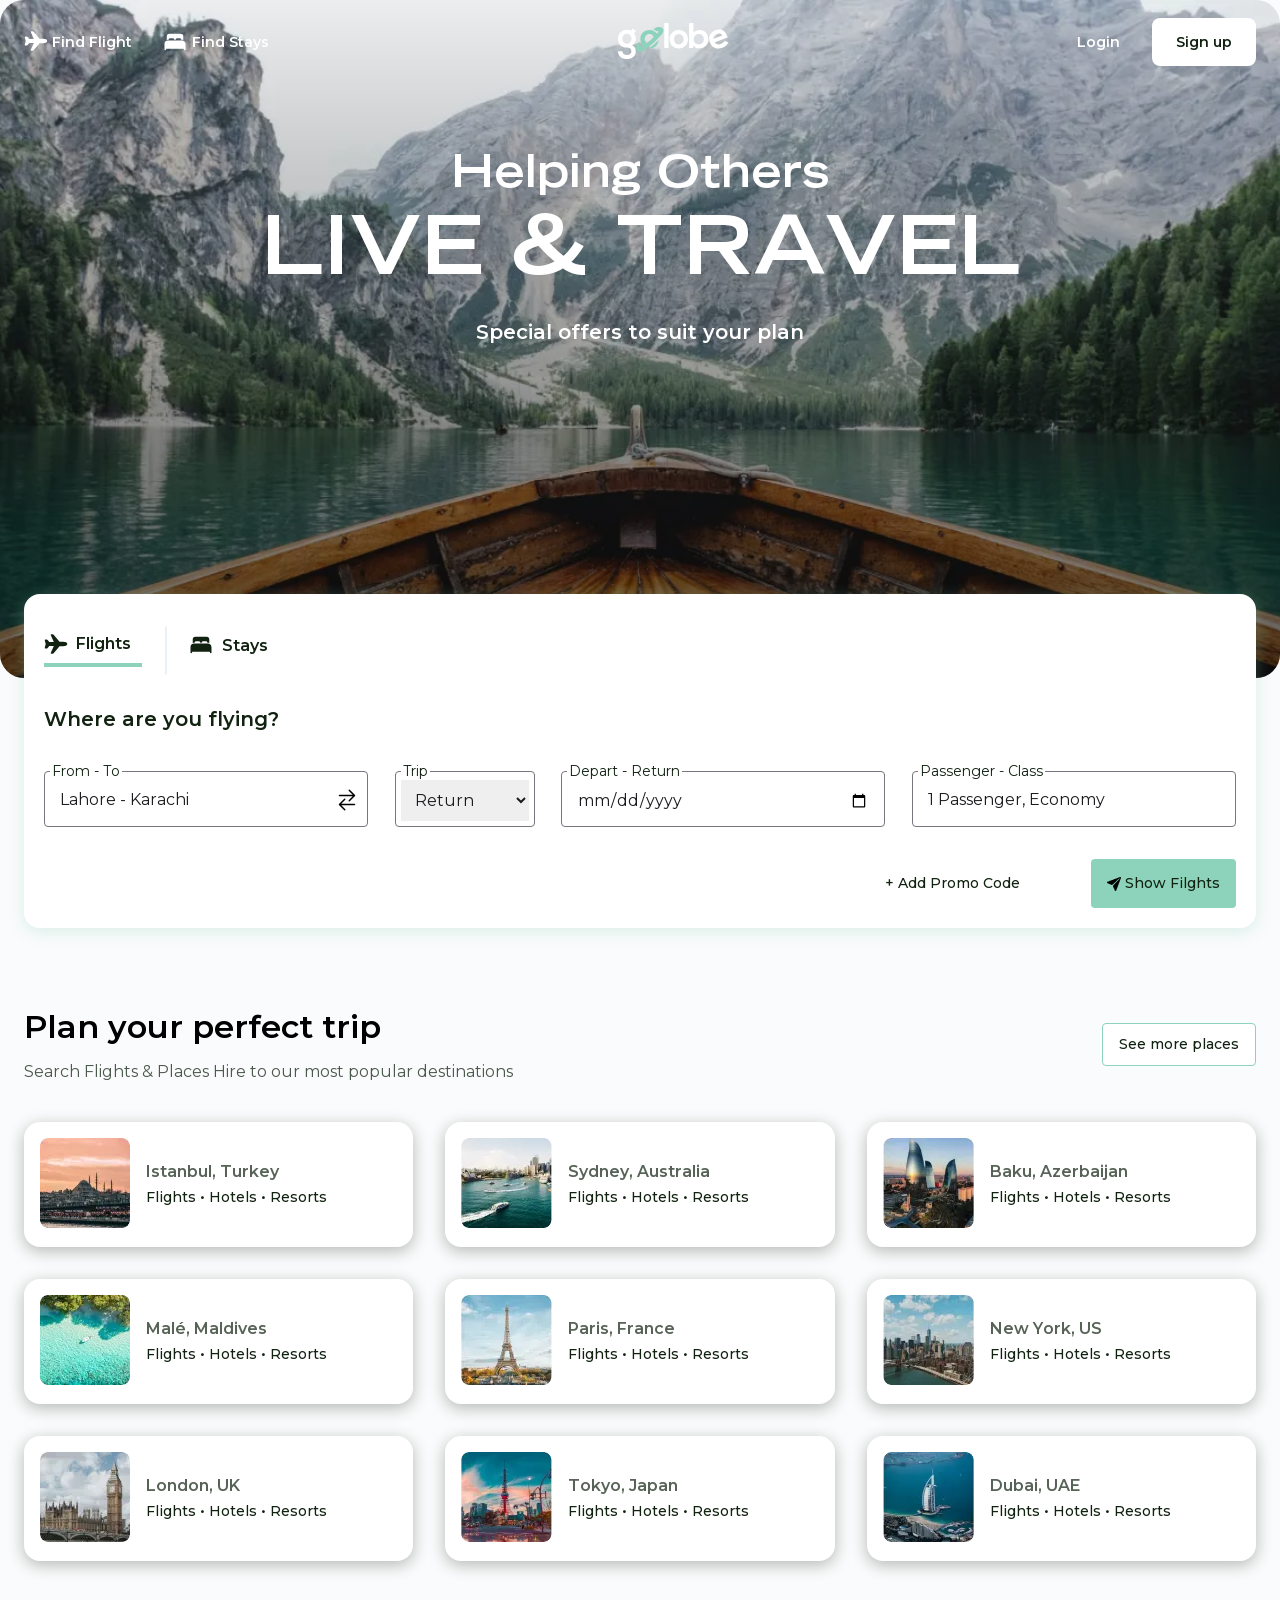
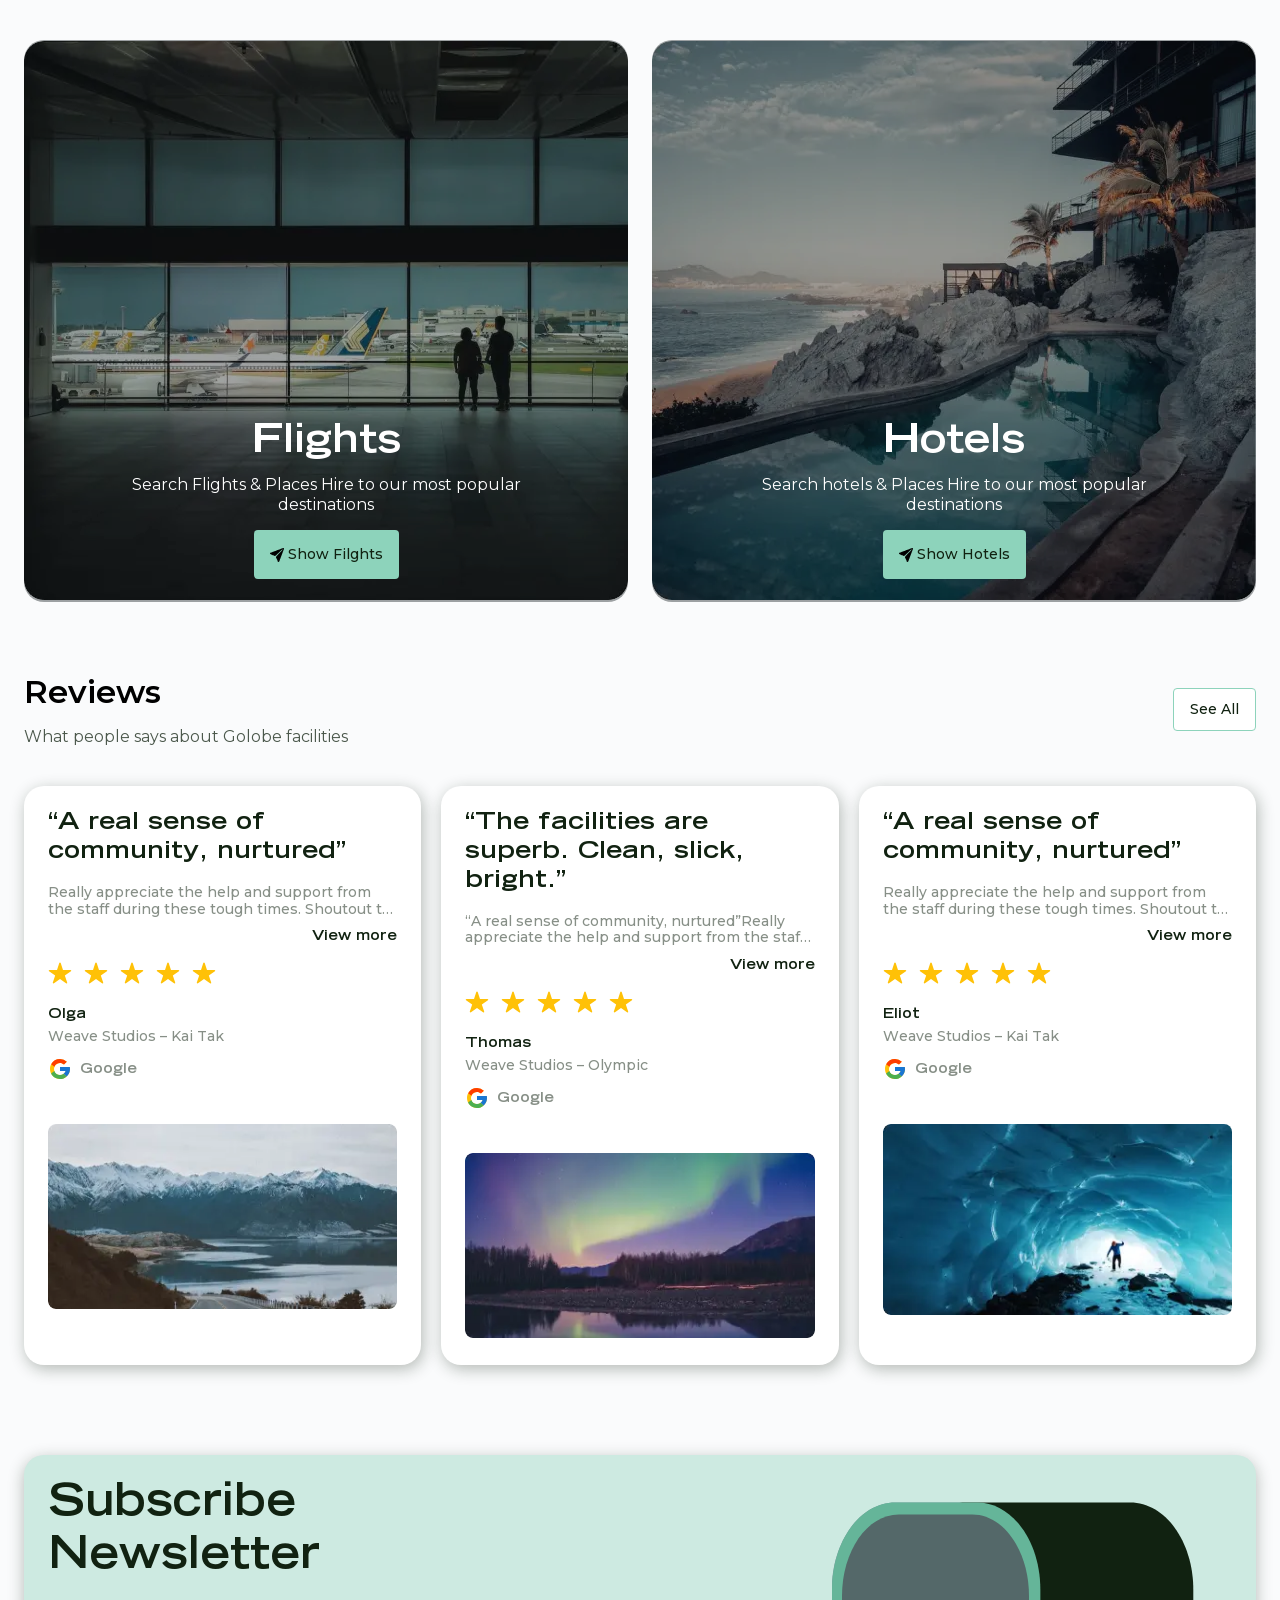
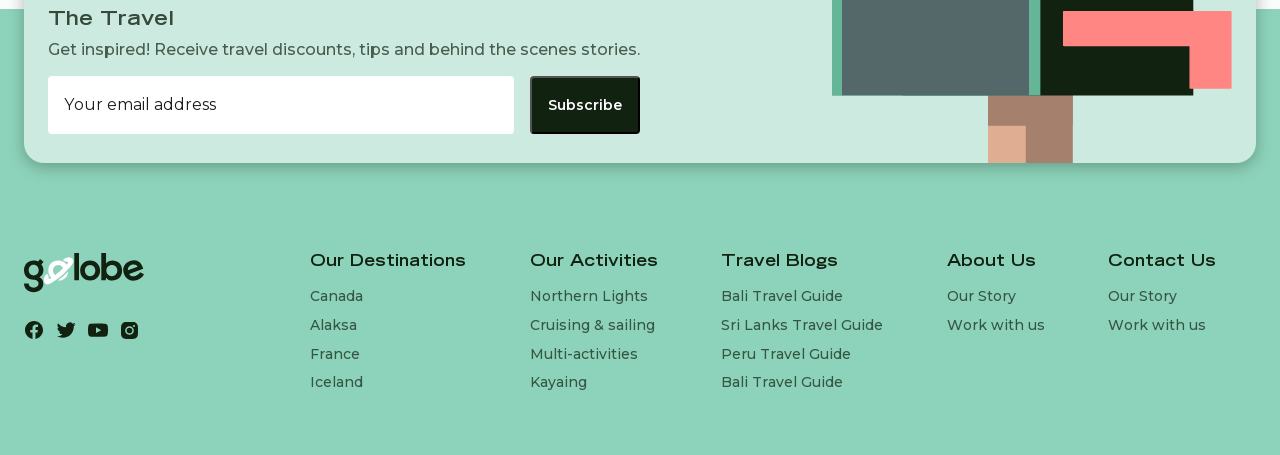
==== commit a115b679: "hotel-search end" ====
--- a/public/index.html
+++ b/public/index.html
@@ -1 +1 @@
-<!DOCTYPE html><html lang="ru"><head><meta charset="UTF-8"><meta http-equiv="X-UA-Compatible" content="IE=edge"><meta name="viewport" content="width=device-width,initial-scale=1"><link rel="stylesheet" href="css/main.css"><script defer="defer" src="js/mixitup.min.js"></script><script defer="defer" src="js/main.js"></script><title>Golobe</title></head><body><div class="wrapper"><header class="header header_index"><div class="container"><nav class="nav"><ul class="menu"><li class="menu__item"><a href="#" class="menu__link menu__link_airplane-index">Find Flight</a></li><li class="menu__item"><a href="#" class="menu__link menu__link_hotel-index">Find Stays</a></li></ul><a href="#" class="logo"><picture><source srcset="img/index/logo.svg" type="image/webp"><img class="logo__img" src="img/index/logo.svg" alt="logo"></picture></a><ul class="menu"><li class="menu__item"><a href="#" class="menu__link">Login</a></li><li class="menu__item"><a href="#" class="menu__link menu__link_sign-index">Sign up</a></li></ul><button class="menu-btn menu-btn_color"><span></span></button><ul class="menu-mobile menu-mobile_color"><li class="menu__item"><a href="#" class="menu__link menu__link_airplane">Find Flight</a></li><li class="menu__item"><a href="#" class="menu__link menu__link_hotel">Find Stays</a></li><li class="menu__item"><a href="#" class="menu__link">Login</a></li><li class="menu__item"><a href="#" class="menu__link menu__link_sign">Sign up</a></li></ul></nav></div></header><main class="main"><section class="intro"><div class="container"><div class="intro__inner"><h2 class="intro__suptitel">Helping Others</h2><h1 class="intro__titel">Live & Travel</h1><h3 class="intro__subtitel">Special offers to suit your plan</h3></div><div class="intro__search"><div class="intro__button"><button class="intro__btn intro__btn_airplane" data-filter=".flight">Flights</button> <span class="intro__span"></span> <button class="intro__btn intro__btn_hotel" data-filter=".stays">Stays</button></div><div class="intro__box"><div class="search mix flight"><h1 class="search__titel">Where are you flying?</h1><form class="search__inner"><div class="search__info"><fieldset class="search__fieldset"><legend class="search__legend">From - To</legend><input class="search__input search__input_vector" type="text" placeholder="Lahore - Karachi"></fieldset><fieldset class="search__fieldset search__fieldset_lite"><legend class="search__legend">Trip</legend><select class="search__select-plane" name="" id=""><option class="search__option-ticket" value="1">Return</option><option class="search__option-ticket" value="2">One-way</option></select></fieldset><fieldset class="search__fieldset"><legend class="search__legend">Depart - Return</legend><input class="search__input" type="date"></fieldset><fieldset class="search__fieldset"><legend class="search__legend">Passenger - Class</legend><input class="search__input" type="text" placeholder="1 Passenger, Economy"></fieldset></div><div class="search__button"><input class="search__input-code" type="text" placeholder="+ Add Promo Code"> <button class="search__btn search__btn_plane">Show Filghts</button></div></form></div><div class="search mix stays"><h1 class="search__titel">Where are you flying?</h1><form class="search__inner"><div class="search__info"><fieldset class="search__fieldset search__fieldset_xl"><legend class="search__legend">Enter Destination</legend><input class="search__input search__input_img" type="text" placeholder="Istanbul, Turkey"></fieldset><fieldset class="search__fieldset search__fieldset_width"><legend class="search__legend">Check In</legend><input class="search__input" type="date" placeholder="Fri 12/2"></fieldset><fieldset class="search__fieldset search__fieldset_width"><legend class="search__legend">Check Out</legend><input class="search__input" type="date" placeholder="Sun 12/4"></fieldset><fieldset class="search__fieldset search__fieldset_width"><legend class="search__legend">Rooms & Guests</legend><select class="search__select-room search__select-room_img" name="" id=""><option class="search__option-room" value="1">1 room, 2 guests</option><option class="search__option-room" value="2">2 room, 4 guests</option><option class="search__option-room" value="3">1 room, 1 guests</option><option class="search__option-room" value="4">3 room, 6 guests</option></select></fieldset></div><div class="search__button"><input class="search__input-code" type="text" placeholder="+ Add Promo Code"> <button class="search__btn search__btn_build">Show Places</button></div></form></div></div></div></div></section><section class="trip"><div class="container"><div class="heading"><div class="heading__inner"><h1 class="heading__titel">Plan your perfect trip</h1><h4 class="heading__subtitel">Search Flights & Places Hire to our most popular destinations</h4></div><a href="#" class="heading__link-btn">See more places</a></div><div class="trip__content"><a href="#" class="trip__link"><div class="trip__card"><picture><source srcset="img/index/trip/1.webp" type="image/webp"><img class="trip__card-img" src="img/index/trip/1.jpg" alt="Image"></picture><div class="trip__info"><h3 class="trip__info-titel">Istanbul, Turkey</h3><p class="trip__info-text">Flights • Hotels • Resorts</p></div></div></a><a href="#" class="trip__link"><div class="trip__card"><picture><source srcset="img/index/trip/2.webp" type="image/webp"><img class="trip__card-img" src="img/index/trip/2.jpg" alt="Image"></picture><div class="trip__info"><h3 class="trip__info-titel">Sydney, Australia</h3><p class="trip__info-text">Flights • Hotels • Resorts</p></div></div></a><a href="#" class="trip__link"><div class="trip__card"><picture><source srcset="img/index/trip/3.webp" type="image/webp"><img class="trip__card-img" src="img/index/trip/3.jpg" alt="Image"></picture><div class="trip__info"><h3 class="trip__info-titel">Baku, Azerbaijan</h3><p class="trip__info-text">Flights • Hotels • Resorts</p></div></div></a><a href="#" class="trip__link"><div class="trip__card"><picture><source srcset="img/index/trip/4.webp" type="image/webp"><img class="trip__card-img" src="img/index/trip/4.jpg" alt="Image"></picture><div class="trip__info"><h3 class="trip__info-titel">Malé, Maldives</h3><p class="trip__info-text">Flights • Hotels • Resorts</p></div></div></a><a href="#" class="trip__link"><div class="trip__card"><picture><source srcset="img/index/trip/5.webp" type="image/webp"><img class="trip__card-img" src="img/index/trip/5.jpg" alt="Image"></picture><div class="trip__info"><h3 class="trip__info-titel">Paris, France</h3><p class="trip__info-text">Flights • Hotels • Resorts</p></div></div></a><a href="#" class="trip__link"><div class="trip__card"><picture><source srcset="img/index/trip/6.webp" type="image/webp"><img class="trip__card-img" src="img/index/trip/6.jpg" alt="Image"></picture><div class="trip__info"><h3 class="trip__info-titel">New York, US</h3><p class="trip__info-text">Flights • Hotels • Resorts</p></div></div></a><a href="#" class="trip__link"><div class="trip__card"><picture><source srcset="img/index/trip/7.webp" type="image/webp"><img class="trip__card-img" src="img/index/trip/7.jpg" alt="Image"></picture><div class="trip__info"><h3 class="trip__info-titel">London, UK</h3><p class="trip__info-text">Flights • Hotels • Resorts</p></div></div></a><a href="#" class="trip__link"><div class="trip__card"><picture><source srcset="img/index/trip/8.webp" type="image/webp"><img class="trip__card-img" src="img/index/trip/8.jpg" alt="Image"></picture><div class="trip__info"><h3 class="trip__info-titel">Tokyo, Japan</h3><p class="trip__info-text">Flights • Hotels • Resorts</p></div></div></a><a href="#" class="trip__link"><div class="trip__card"><picture><source srcset="img/index/trip/9.webp" type="image/webp"><img class="trip__card-img" src="img/index/trip/9.jpg" alt="Image"></picture><div class="trip__info"><h3 class="trip__info-titel">Dubai, UAE</h3><p class="trip__info-text">Flights • Hotels • Resorts</p></div></div></a></div><div class="trip__intro"><div class="trip__intro-inner"><picture><source srcset="img/index/flights.webp" type="image/webp"><img class="trip__intro-img" src="img/index/flights.jpg" alt="Flights"></picture><div class="trip__intro-info"><h1 class="trip__intro-titel">Flights</h1><p class="trip__intro-text">Search Flights & Places Hire to our most popular destinations</p><a class="search__btn search__btn_plane" href="#">Show Filghts</a></div></div><div class="trip__intro-inner"><picture><source srcset="img/index/hotels.webp" type="image/webp"><img class="trip__intro-img" src="img/index/hotels.jpg" alt="Hotels"></picture><div class="trip__intro-info"><h1 class="trip__intro-titel">Hotels</h1><p class="trip__intro-text">Search hotels & Places Hire to our most popular destinations</p><a class="search__btn search__btn_plane" href="#">Show Hotels</a></div></div></div></div></section><section class="reviews"><div class="container"><div class="heading"><div class="heading__inner"><h1 class="heading__titel">Reviews</h1><h4 class="heading__subtitel">What people says about Golobe facilities</h4></div><a href="#" class="heading__link-btn">See All</a></div><div class="reviews__content"><div class="reviews__card"><h1 class="reviews__titel">“A real sense of community, nurtured”</h1><p class="reviews__text">Really appreciate the help and support from the staff during these tough times. Shoutout to Katie for helping me always, even when I was out of the country. And always available when needed.</p><div class="reviews__inner"><a href="#" class="reviews__link">View more</a></div><div class="reviews__stars"><picture><source srcset="img/index/star.svg" type="image/webp"><img class="reviews__star" src="img/index/star.svg" alt="star"></picture><picture><source srcset="img/index/star.svg" type="image/webp"><img class="reviews__star" src="img/index/star.svg" alt="star"></picture><picture><source srcset="img/index/star.svg" type="image/webp"><img class="reviews__star" src="img/index/star.svg" alt="star"></picture><picture><source srcset="img/index/star.svg" type="image/webp"><img class="reviews__star" src="img/index/star.svg" alt="star"></picture><picture><source srcset="img/index/star.svg" type="image/webp"><img class="reviews__star" src="img/index/star.svg" alt="star"></picture></div><p class="reviews__name">Olga</p><p class="reviews__studio">Weave Studios – Kai Tak</p><div class="reviews__browser"><picture><source srcset="img/index/google.svg" type="image/webp"><img class="reviews__browser-img" src="img/index/google.svg" alt="Google"></picture><p class="reviews__browser-name">Google</p></div><picture><source srcset="img/index/card1.webp" type="image/webp"><img class="reviews__img" src="img/index/card1.jpg" alt="Image"></picture></div><div class="reviews__card"><h1 class="reviews__titel">“The facilities are superb. Clean, slick, bright.”</h1><p class="reviews__text">“A real sense of community, nurtured”Really appreciate the help and support from the staff during these tough times. Shoutout to Katie for helping me always, even when I was out of the country. And always available when needed.View moreOlgaWeave Studios – Kai TakGoogle</p><div class="reviews__inner"><a href="#" class="reviews__link">View more</a></div><div class="reviews__stars"><picture><source srcset="img/index/star.svg" type="image/webp"><img class="reviews__star" src="img/index/star.svg" alt="star"></picture><picture><source srcset="img/index/star.svg" type="image/webp"><img class="reviews__star" src="img/index/star.svg" alt="star"></picture><picture><source srcset="img/index/star.svg" type="image/webp"><img class="reviews__star" src="img/index/star.svg" alt="star"></picture><picture><source srcset="img/index/star.svg" type="image/webp"><img class="reviews__star" src="img/index/star.svg" alt="star"></picture><picture><source srcset="img/index/star.svg" type="image/webp"><img class="reviews__star" src="img/index/star.svg" alt="star"></picture></div><p class="reviews__name">Thomas</p><p class="reviews__studio">Weave Studios – Olympic</p><div class="reviews__browser"><picture><source srcset="img/index/google.svg" type="image/webp"><img class="reviews__browser-img" src="img/index/google.svg" alt="Google"></picture><p class="reviews__browser-name">Google</p></div><picture><source srcset="img/index/card2.webp" type="image/webp"><img class="reviews__img" src="img/index/card2.jpg" alt="Image"></picture></div><div class="reviews__card"><h1 class="reviews__titel">“A real sense of community, nurtured”</h1><p class="reviews__text">Really appreciate the help and support from the staff during these tough times. Shoutout to Katie for helping me always, even when I was out of the country. And always available when needed.</p><div class="reviews__inner"><a href="#" class="reviews__link">View more</a></div><div class="reviews__stars"><picture><source srcset="img/index/star.svg" type="image/webp"><img class="reviews__star" src="img/index/star.svg" alt="star"></picture><picture><source srcset="img/index/star.svg" type="image/webp"><img class="reviews__star" src="img/index/star.svg" alt="star"></picture><picture><source srcset="img/index/star.svg" type="image/webp"><img class="reviews__star" src="img/index/star.svg" alt="star"></picture><picture><source srcset="img/index/star.svg" type="image/webp"><img class="reviews__star" src="img/index/star.svg" alt="star"></picture><picture><source srcset="img/index/star.svg" type="image/webp"><img class="reviews__star" src="img/index/star.svg" alt="star"></picture></div><p class="reviews__name">Eliot</p><p class="reviews__studio">Weave Studios – Kai Tak</p><div class="reviews__browser"><picture><source srcset="img/index/google.svg" type="image/webp"><img class="reviews__browser-img" src="img/index/google.svg" alt="Google"></picture><p class="reviews__browser-name">Google</p></div><picture><source srcset="img/index/card3.webp" type="image/webp"><img class="reviews__img" src="img/index/card3.jpg" alt="Image"></picture></div></div></div></section></main><footer class="footer"><div class="container"><div class="footer__box"><div class="footer__mail"><h1 class="footer__titel">Subscribe Newsletter</h1><h2 class="footer__subtitel">The Travel</h2><p class="footer__text">Get inspired! Receive travel discounts, tips and behind the scenes stories.</p><form class="footer__form" action="URL"><input class="footer__input" type="email" placeholder="Your email address"> <button class="footer__button">Subscribe</button></form></div><picture><source srcset="img/mailbox.svg" type="image/webp"><img class="footer__img" src="img/mailbox.svg" alt="Mail"></picture></div><div class="footer__inner"><div class="footer__logo"><a href="#" class="logo"><picture><source srcset="img/logo2.svg" type="image/webp"><img class="logo__img" src="img/logo2.svg" alt="logo"></picture></a><div class="footer__social"><a href="#" class="footer__social-link"><picture><source srcset="img/social/facebook.svg" type="image/webp"><img class="footer__social-img" src="img/social/facebook.svg" alt="Facebook"></picture></a><a href="#" class="footer__social-link"><picture><source srcset="img/social/twitter.svg" type="image/webp"><img class="footer__social-img" src="img/social/twitter.svg" alt="Twitter"></picture></a><a href="#" class="footer__social-link"><picture><source srcset="img/social/youtube.svg" type="image/webp"><img class="footer__social-img" src="img/social/youtube.svg" alt="Youtube"></picture></a><a href="#" class="footer__social-link"><picture><source srcset="img/social/instagram.svg" type="image/webp"><img class="footer__social-img" src="img/social/instagram.svg" alt="Instagram"></picture></a></div></div><nav class="footer__nav"><div class="footer__nav-inner"><h2 class="footer__nav-titel">Our Destinations</h2><ul class="footer__menu"><li class="footer__item"><a href="#" class="footer__link">Canada</a></li><li class="footer__item"><a href="#" class="footer__link">Alaksa</a></li><li class="footer__item"><a href="#" class="footer__link">France</a></li><li class="footer__item"><a href="#" class="footer__link">Iceland</a></li></ul></div><div class="footer__nav-inner"><h2 class="footer__nav-titel">Our Activities</h2><ul class="footer__menu"><li class="footer__item"><a href="#" class="footer__link">Northern Lights</a></li><li class="footer__item"><a href="#" class="footer__link">Cruising & sailing</a></li><li class="footer__item"><a href="#" class="footer__link">Multi-activities</a></li><li class="footer__item"><a href="#" class="footer__link">Kayaing</a></li></ul></div><div class="footer__nav-inner"><h2 class="footer__nav-titel">Travel Blogs</h2><ul class="footer__menu"><li class="footer__item"><a href="#" class="footer__link">Bali Travel Guide</a></li><li class="footer__item"><a href="#" class="footer__link">Sri Lanks Travel Guide</a></li><li class="footer__item"><a href="#" class="footer__link">Peru Travel Guide</a></li><li class="footer__item"><a href="#" class="footer__link">Bali Travel Guide</a></li></ul></div><div class="footer__nav-inner"><h2 class="footer__nav-titel">About Us</h2><ul class="footer__menu"><li class="footer__item"><a href="#" class="footer__link">Our Story</a></li><li class="footer__item"><a href="#" class="footer__link">Work with us</a></li></ul></div><div class="footer__nav-inner"><h2 class="footer__nav-titel">Contact Us</h2><ul class="footer__menu"><li class="footer__item"><a href="#" class="footer__link">Our Story</a></li><li class="footer__item"><a href="#" class="footer__link">Work with us</a></li></ul></div></nav></div></div></footer></div></body></html>+<!DOCTYPE html><html lang="ru"><head><meta charset="UTF-8"><meta http-equiv="X-UA-Compatible" content="IE=edge"><meta name="viewport" content="width=device-width,initial-scale=1"><link rel="stylesheet" href="css/main.css"><script defer="defer" src="js/mixitup.min.js"></script><script defer="defer" src="js/main.js"></script><title>Golobe</title></head><body><div class="wrapper"><header class="header header_index"><div class="container"><nav class="nav"><ul class="menu"><li class="menu__item"><a href="flight-search.html" target="_self" class="menu__link menu__link_airplane-index">Find Flight</a></li><li class="menu__item"><a href="hotel-search.html" class="menu__link menu__link_hotel-index">Find Stays</a></li></ul><a href="/" class="logo"><picture><source srcset="img/index/logo.svg" type="image/webp"><img class="logo__img" src="img/index/logo.svg" alt="logo"></picture></a><ul class="menu"><li class="menu__item"><a href="#" class="menu__link menu__link_color">Login</a></li><li class="menu__item"><a href="#" class="menu__link menu__link_sign-index">Sign up</a></li></ul><button class="menu-btn menu-btn_color"><span></span></button><ul class="menu-mobile menu-mobile_color"><li class="menu__item"><a href="flight-search.html" class="menu__link menu__link_airplane">Find Flight</a></li><li class="menu__item"><a href="hotel-search.html" class="menu__link menu__link_hotel">Find Stays</a></li><li class="menu__item"><a href="#" class="menu__link">Login</a></li><li class="menu__item"><a href="#" class="menu__link menu__link_sign">Sign up</a></li></ul></nav></div></header><main class="main"><section class="intro"><div class="container"><div class="intro__inner"><h2 class="intro__suptitel">Helping Others</h2><h1 class="intro__titel">Live & Travel</h1><h3 class="intro__subtitel">Special offers to suit your plan</h3></div><div class="intro__search"><div class="intro__button"><button class="intro__btn intro__btn_airplane" data-filter=".flight">Flights</button> <span class="intro__span"></span> <button class="intro__btn intro__btn_hotel" data-filter=".stays">Stays</button></div><div class="intro__box"><div class="search mix flight"><h1 class="search__titel">Where are you flying?</h1><form class="search__inner"><div class="search__info"><fieldset class="search__fieldset"><legend class="search__legend">From - To</legend><input class="search__input search__input_vector" type="text" placeholder="Lahore - Karachi"></fieldset><fieldset class="search__fieldset search__fieldset_lite"><legend class="search__legend">Trip</legend><select class="search__select-plane" name="" id=""><option class="search__option-ticket" value="1">Return</option><option class="search__option-ticket" value="2">One-way</option></select></fieldset><fieldset class="search__fieldset"><legend class="search__legend">Depart - Return</legend><input class="search__input" type="date"></fieldset><fieldset class="search__fieldset"><legend class="search__legend">Passenger - Class</legend><input class="search__input" type="text" placeholder="1 Passenger, Economy"></fieldset></div><div class="search__button"><input class="search__input-code" type="text" placeholder="+ Add Promo Code"> <button class="search__btn search__btn_plane">Show Filghts</button></div></form></div><div class="search mix stays"><h1 class="search__titel">Where are you flying?</h1><form class="search__inner"><div class="search__info"><fieldset class="search__fieldset search__fieldset_xl"><legend class="search__legend">Enter Destination</legend><input class="search__input search__input_img" type="text" placeholder="Istanbul, Turkey"></fieldset><fieldset class="search__fieldset search__fieldset_width"><legend class="search__legend">Check In</legend><input class="search__input" type="date" placeholder="Fri 12/2"></fieldset><fieldset class="search__fieldset search__fieldset_width"><legend class="search__legend">Check Out</legend><input class="search__input" type="date" placeholder="Sun 12/4"></fieldset><fieldset class="search__fieldset search__fieldset_width"><legend class="search__legend">Rooms & Guests</legend><select class="search__select-room search__select-room_img" name="" id=""><option class="search__option-room" value="1">1 room, 2 guests</option><option class="search__option-room" value="2">2 room, 4 guests</option><option class="search__option-room" value="3">1 room, 1 guests</option><option class="search__option-room" value="4">3 room, 6 guests</option></select></fieldset></div><div class="search__button"><input class="search__input-code" type="text" placeholder="+ Add Promo Code"> <button class="search__btn search__btn_build">Show Places</button></div></form></div></div></div></div></section><section class="trip"><div class="container"><div class="heading"><div class="heading__inner"><h1 class="heading__titel">Plan your perfect trip</h1><h4 class="heading__subtitel">Search Flights & Places Hire to our most popular destinations</h4></div><a href="#" class="heading__link-btn">See more places</a></div><div class="trip__content"><a href="#" class="trip__link"><div class="trip__card"><picture><source srcset="img/index/trip/1.webp" type="image/webp"><img class="trip__card-img" src="img/index/trip/1.jpg" alt="Image"></picture><div class="trip__info"><h3 class="trip__info-titel">Istanbul, Turkey</h3><p class="trip__info-text">Flights • Hotels • Resorts</p></div></div></a><a href="#" class="trip__link"><div class="trip__card"><picture><source srcset="img/index/trip/2.webp" type="image/webp"><img class="trip__card-img" src="img/index/trip/2.jpg" alt="Image"></picture><div class="trip__info"><h3 class="trip__info-titel">Sydney, Australia</h3><p class="trip__info-text">Flights • Hotels • Resorts</p></div></div></a><a href="#" class="trip__link"><div class="trip__card"><picture><source srcset="img/index/trip/3.webp" type="image/webp"><img class="trip__card-img" src="img/index/trip/3.jpg" alt="Image"></picture><div class="trip__info"><h3 class="trip__info-titel">Baku, Azerbaijan</h3><p class="trip__info-text">Flights • Hotels • Resorts</p></div></div></a><a href="#" class="trip__link"><div class="trip__card"><picture><source srcset="img/index/trip/4.webp" type="image/webp"><img class="trip__card-img" src="img/index/trip/4.jpg" alt="Image"></picture><div class="trip__info"><h3 class="trip__info-titel">Malé, Maldives</h3><p class="trip__info-text">Flights • Hotels • Resorts</p></div></div></a><a href="#" class="trip__link"><div class="trip__card"><picture><source srcset="img/index/trip/5.webp" type="image/webp"><img class="trip__card-img" src="img/index/trip/5.jpg" alt="Image"></picture><div class="trip__info"><h3 class="trip__info-titel">Paris, France</h3><p class="trip__info-text">Flights • Hotels • Resorts</p></div></div></a><a href="#" class="trip__link"><div class="trip__card"><picture><source srcset="img/index/trip/6.webp" type="image/webp"><img class="trip__card-img" src="img/index/trip/6.jpg" alt="Image"></picture><div class="trip__info"><h3 class="trip__info-titel">New York, US</h3><p class="trip__info-text">Flights • Hotels • Resorts</p></div></div></a><a href="#" class="trip__link"><div class="trip__card"><picture><source srcset="img/index/trip/7.webp" type="image/webp"><img class="trip__card-img" src="img/index/trip/7.jpg" alt="Image"></picture><div class="trip__info"><h3 class="trip__info-titel">London, UK</h3><p class="trip__info-text">Flights • Hotels • Resorts</p></div></div></a><a href="#" class="trip__link"><div class="trip__card"><picture><source srcset="img/index/trip/8.webp" type="image/webp"><img class="trip__card-img" src="img/index/trip/8.jpg" alt="Image"></picture><div class="trip__info"><h3 class="trip__info-titel">Tokyo, Japan</h3><p class="trip__info-text">Flights • Hotels • Resorts</p></div></div></a><a href="#" class="trip__link"><div class="trip__card"><picture><source srcset="img/index/trip/9.webp" type="image/webp"><img class="trip__card-img" src="img/index/trip/9.jpg" alt="Image"></picture><div class="trip__info"><h3 class="trip__info-titel">Dubai, UAE</h3><p class="trip__info-text">Flights • Hotels • Resorts</p></div></div></a></div><div class="trip__intro"><div class="trip__intro-inner"><picture><source srcset="img/index/flights.webp" type="image/webp"><img class="trip__intro-img" src="img/index/flights.jpg" alt="Flights"></picture><div class="trip__intro-info"><h1 class="trip__intro-titel">Flights</h1><p class="trip__intro-text">Search Flights & Places Hire to our most popular destinations</p><a class="search__btn search__btn_plane" href="#">Show Filghts</a></div></div><div class="trip__intro-inner"><picture><source srcset="img/index/hotels.webp" type="image/webp"><img class="trip__intro-img" src="img/index/hotels.jpg" alt="Hotels"></picture><div class="trip__intro-info"><h1 class="trip__intro-titel">Hotels</h1><p class="trip__intro-text">Search hotels & Places Hire to our most popular destinations</p><a class="search__btn search__btn_plane" href="#">Show Hotels</a></div></div></div></div></section><section class="reviews"><div class="container"><div class="heading"><div class="heading__inner"><h1 class="heading__titel">Reviews</h1><h4 class="heading__subtitel">What people says about Golobe facilities</h4></div><a href="#" class="heading__link-btn">See All</a></div><div class="reviews__content"><div class="reviews__card"><h1 class="reviews__titel">“A real sense of community, nurtured”</h1><p class="reviews__text">Really appreciate the help and support from the staff during these tough times. Shoutout to Katie for helping me always, even when I was out of the country. And always available when needed.</p><div class="reviews__inner"><a href="#" class="reviews__link">View more</a></div><div class="reviews__stars"><picture><source srcset="img/index/star.svg" type="image/webp"><img class="reviews__star" src="img/index/star.svg" alt="star"></picture><picture><source srcset="img/index/star.svg" type="image/webp"><img class="reviews__star" src="img/index/star.svg" alt="star"></picture><picture><source srcset="img/index/star.svg" type="image/webp"><img class="reviews__star" src="img/index/star.svg" alt="star"></picture><picture><source srcset="img/index/star.svg" type="image/webp"><img class="reviews__star" src="img/index/star.svg" alt="star"></picture><picture><source srcset="img/index/star.svg" type="image/webp"><img class="reviews__star" src="img/index/star.svg" alt="star"></picture></div><p class="reviews__name">Olga</p><p class="reviews__studio">Weave Studios – Kai Tak</p><div class="reviews__browser"><picture><source srcset="img/index/google.svg" type="image/webp"><img class="reviews__browser-img" src="img/index/google.svg" alt="Google"></picture><p class="reviews__browser-name">Google</p></div><picture><source srcset="img/index/card1.webp" type="image/webp"><img class="reviews__img" src="img/index/card1.jpg" alt="Image"></picture></div><div class="reviews__card"><h1 class="reviews__titel">“The facilities are superb. Clean, slick, bright.”</h1><p class="reviews__text">“A real sense of community, nurtured”Really appreciate the help and support from the staff during these tough times. Shoutout to Katie for helping me always, even when I was out of the country. And always available when needed.View moreOlgaWeave Studios – Kai TakGoogle</p><div class="reviews__inner"><a href="#" class="reviews__link">View more</a></div><div class="reviews__stars"><picture><source srcset="img/index/star.svg" type="image/webp"><img class="reviews__star" src="img/index/star.svg" alt="star"></picture><picture><source srcset="img/index/star.svg" type="image/webp"><img class="reviews__star" src="img/index/star.svg" alt="star"></picture><picture><source srcset="img/index/star.svg" type="image/webp"><img class="reviews__star" src="img/index/star.svg" alt="star"></picture><picture><source srcset="img/index/star.svg" type="image/webp"><img class="reviews__star" src="img/index/star.svg" alt="star"></picture><picture><source srcset="img/index/star.svg" type="image/webp"><img class="reviews__star" src="img/index/star.svg" alt="star"></picture></div><p class="reviews__name">Thomas</p><p class="reviews__studio">Weave Studios – Olympic</p><div class="reviews__browser"><picture><source srcset="img/index/google.svg" type="image/webp"><img class="reviews__browser-img" src="img/index/google.svg" alt="Google"></picture><p class="reviews__browser-name">Google</p></div><picture><source srcset="img/index/card2.webp" type="image/webp"><img class="reviews__img" src="img/index/card2.jpg" alt="Image"></picture></div><div class="reviews__card"><h1 class="reviews__titel">“A real sense of community, nurtured”</h1><p class="reviews__text">Really appreciate the help and support from the staff during these tough times. Shoutout to Katie for helping me always, even when I was out of the country. And always available when needed.</p><div class="reviews__inner"><a href="#" class="reviews__link">View more</a></div><div class="reviews__stars"><picture><source srcset="img/index/star.svg" type="image/webp"><img class="reviews__star" src="img/index/star.svg" alt="star"></picture><picture><source srcset="img/index/star.svg" type="image/webp"><img class="reviews__star" src="img/index/star.svg" alt="star"></picture><picture><source srcset="img/index/star.svg" type="image/webp"><img class="reviews__star" src="img/index/star.svg" alt="star"></picture><picture><source srcset="img/index/star.svg" type="image/webp"><img class="reviews__star" src="img/index/star.svg" alt="star"></picture><picture><source srcset="img/index/star.svg" type="image/webp"><img class="reviews__star" src="img/index/star.svg" alt="star"></picture></div><p class="reviews__name">Eliot</p><p class="reviews__studio">Weave Studios – Kai Tak</p><div class="reviews__browser"><picture><source srcset="img/index/google.svg" type="image/webp"><img class="reviews__browser-img" src="img/index/google.svg" alt="Google"></picture><p class="reviews__browser-name">Google</p></div><picture><source srcset="img/index/card3.webp" type="image/webp"><img class="reviews__img" src="img/index/card3.jpg" alt="Image"></picture></div></div></div></section></main><footer class="footer"><div class="container"><div class="footer__box"><div class="footer__mail"><h1 class="footer__titel">Subscribe Newsletter</h1><h2 class="footer__subtitel">The Travel</h2><p class="footer__text">Get inspired! Receive travel discounts, tips and behind the scenes stories.</p><form class="footer__form" action="URL"><input class="footer__input" type="email" placeholder="Your email address"> <button class="footer__button">Subscribe</button></form></div><picture><source srcset="img/mailbox.svg" type="image/webp"><img class="footer__img" src="img/mailbox.svg" alt="Mail"></picture></div><div class="footer__inner"><div class="footer__logo"><a href="#" class="logo"><picture><source srcset="img/logo2.svg" type="image/webp"><img class="logo__img" src="img/logo2.svg" alt="logo"></picture></a><div class="footer__social"><a href="#" class="footer__social-link"><picture><source srcset="img/social/facebook.svg" type="image/webp"><img class="footer__social-img" src="img/social/facebook.svg" alt="Facebook"></picture></a><a href="#" class="footer__social-link"><picture><source srcset="img/social/twitter.svg" type="image/webp"><img class="footer__social-img" src="img/social/twitter.svg" alt="Twitter"></picture></a><a href="#" class="footer__social-link"><picture><source srcset="img/social/youtube.svg" type="image/webp"><img class="footer__social-img" src="img/social/youtube.svg" alt="Youtube"></picture></a><a href="#" class="footer__social-link"><picture><source srcset="img/social/instagram.svg" type="image/webp"><img class="footer__social-img" src="img/social/instagram.svg" alt="Instagram"></picture></a></div></div><nav class="footer__nav"><div class="footer__nav-inner"><h2 class="footer__nav-titel">Our Destinations</h2><ul class="footer__menu"><li class="footer__item"><a href="#" class="footer__link">Canada</a></li><li class="footer__item"><a href="#" class="footer__link">Alaksa</a></li><li class="footer__item"><a href="#" class="footer__link">France</a></li><li class="footer__item"><a href="#" class="footer__link">Iceland</a></li></ul></div><div class="footer__nav-inner"><h2 class="footer__nav-titel">Our Activities</h2><ul class="footer__menu"><li class="footer__item"><a href="#" class="footer__link">Northern Lights</a></li><li class="footer__item"><a href="#" class="footer__link">Cruising & sailing</a></li><li class="footer__item"><a href="#" class="footer__link">Multi-activities</a></li><li class="footer__item"><a href="#" class="footer__link">Kayaing</a></li></ul></div><div class="footer__nav-inner"><h2 class="footer__nav-titel">Travel Blogs</h2><ul class="footer__menu"><li class="footer__item"><a href="#" class="footer__link">Bali Travel Guide</a></li><li class="footer__item"><a href="#" class="footer__link">Sri Lanks Travel Guide</a></li><li class="footer__item"><a href="#" class="footer__link">Peru Travel Guide</a></li><li class="footer__item"><a href="#" class="footer__link">Bali Travel Guide</a></li></ul></div><div class="footer__nav-inner"><h2 class="footer__nav-titel">About Us</h2><ul class="footer__menu"><li class="footer__item"><a href="#" class="footer__link">Our Story</a></li><li class="footer__item"><a href="#" class="footer__link">Work with us</a></li></ul></div><div class="footer__nav-inner"><h2 class="footer__nav-titel">Contact Us</h2><ul class="footer__menu"><li class="footer__item"><a href="#" class="footer__link">Our Story</a></li><li class="footer__item"><a href="#" class="footer__link">Work with us</a></li></ul></div></nav></div></div></footer></div></body></html>
--- a/public/css/main.css
+++ b/public/css/main.css
@@ -1,3 +1,5 @@
+@charset "UTF-8";
+
 @font-face {
   font-family: "Manrope-Regular";
   src: url(../font/Manrope-Regular.ttf);
@@ -70,11 +72,14 @@
   font-weight: 500;
 }
 
+.traveling__btn,
+.flights__subtitel,
 .footer__link,
 .footer__text,
 .reviews__studio,
 .reviews__text,
 .trip__info-text,
+.travel__btn,
 .heading__link-btn,
 .search__btn,
 .search__input-code::placeholder,
@@ -112,9 +117,12 @@
   font-weight: 400;
 }
 
+.traveling__text,
+.world__pass,
 .footer__input::placeholder,
 .footer__input,
 .trip__intro-text,
+.travel__text,
 .heading__subtitel,
 .search__select-room,
 .search__select-plane,
@@ -126,11 +134,15 @@
   font-weight: 400;
 }
 
+.recent__titel,
+.traveling__price,
 .footer__button,
 .trip__info-titel,
 .intro__btn,
 .intro__subtitel,
 .menu__link,
+.travel__priсe,
+.travel__titel,
 .heading__titel,
 .search__titel {
   font-family: "Montserrat-SemiBold";
@@ -138,6 +150,15 @@
   font-weight: 600;
 }
 
+.traveling__total-text {
+  font-family: "TradeGothicLTExtended";
+  font-style: normal;
+  font-weight: 400;
+}
+
+.traveling__titel,
+.world__name,
+.flights__titel,
 .footer__nav-titel,
 .footer__subtitel,
 .footer__titel,
@@ -543,6 +564,8 @@
 }
 
 .heading__subtitel {
+  max-width: 860px;
+  width: 100%;
   font-size: 16px;
   line-height: 120%;
   color: #112211;
@@ -566,6 +589,85 @@
 .heading__link-btn:hover {
   background: #8dd3bb;
   border: 1px solid #000;
+}
+
+.travel {
+  margin-top: 40px;
+  display: -webkit-box;
+  display: -ms-flexbox;
+  display: flex;
+  -webkit-box-pack: justify;
+  -ms-flex-pack: justify;
+  justify-content: space-between;
+}
+
+.travel__card {
+  background: url(../img/flight/melbourne.jpg) no-repeat center/cover;
+  width: 296px;
+  padding: 286px 24px 24px 24px;
+  border-radius: 12px;
+}
+
+.travel__card_paris {
+  background: url(../img/flight/paris.jpg) no-repeat center/cover;
+}
+
+.travel__card_london {
+  background: url(../img/flight/london.jpg) no-repeat center/cover;
+}
+
+.travel__card_columbia {
+  background: url(../img/flight/columbia.jpg) no-repeat center/cover;
+}
+
+.travel__info {
+  margin-bottom: 16px;
+  display: -webkit-box;
+  display: -ms-flexbox;
+  display: flex;
+  -webkit-box-pack: justify;
+  -ms-flex-pack: justify;
+  justify-content: space-between;
+  -webkit-box-align: end;
+  -ms-flex-align: end;
+  align-items: flex-end;
+}
+
+.travel__titel {
+  font-size: 24px;
+  line-height: 120%;
+  color: #fff;
+}
+
+.travel__text {
+  font-size: 14px;
+  line-height: 120%;
+  color: #fff;
+}
+
+.travel__priсe {
+  font-size: 24px;
+  line-height: 120%;
+  color: #fff;
+}
+
+.travel__btn {
+  background: #8DD3BB;
+  width: 100%;
+  padding: 16px;
+  border-radius: 4px;
+  border: none;
+  font-size: 14px;
+  line-height: 120%;
+  color: #112211;
+  cursor: pointer;
+  -webkit-transition: 0.3s;
+  -o-transition: 0.3s;
+  transition: 0.3s;
+}
+
+.travel__btn:hover {
+  background: #e7e76a;
 }
 
 .header {
@@ -603,6 +705,9 @@
 .menu__link {
   font-size: 14px;
   line-height: 120%;
+  -webkit-transition: 0.3s;
+  -o-transition: 0.3s;
+  transition: 0.3s;
 }
 
 .menu__link_airplane {
@@ -620,6 +725,21 @@
   height: 20px;
 }
 
+.menu__link_airplane::after {
+  background: #8DD3BB;
+  content: "";
+  width: 100%;
+  height: 5px;
+  position: absolute;
+  bottom: -34px;
+  left: 0;
+  display: none;
+}
+
+.menu__link_airplane:hover::after {
+  display: block;
+}
+
 .menu__link_hotel {
   padding-left: 28px;
   position: relative;
@@ -635,6 +755,21 @@
   height: 18px;
 }
 
+.menu__link_hotel::after {
+  background: #8DD3BB;
+  content: "";
+  width: 100%;
+  height: 5px;
+  position: absolute;
+  bottom: -34px;
+  left: 0;
+  display: none;
+}
+
+.menu__link_hotel:hover::after {
+  display: block;
+}
+
 .menu__link_airplane-index {
   padding-left: 28px;
   position: relative;
@@ -665,6 +800,10 @@
   height: 18px;
 }
 
+.menu__link_color:hover {
+  color: #8DD3BB;
+}
+
 .menu__link_sign {
   background: #112211;
   padding: 15px 24px;
@@ -672,11 +811,24 @@
   border-radius: 8px;
 }
 
+.menu__link_sign:hover {
+  color: #8DD3BB;
+}
+
 .menu__link_sign-index {
   background: #fff;
   padding: 15px 24px;
   color: #112211;
   border-radius: 8px;
+}
+
+.menu__link_sign-index:hover {
+  background: #112211;
+  color: #8DD3BB;
+}
+
+.active::after {
+  display: block;
 }
 
 .logo__img {
@@ -1164,6 +1316,7 @@
 
 .footer__img {
   width: 100%;
+  height: 100%;
 }
 
 .footer__inner {
@@ -1238,6 +1391,252 @@
   opacity: 1;
 }
 
+.flights {
+  background: url(../img/flight/airport.jpg) no-repeat center/cover;
+  padding-top: 80px;
+}
+
+.flights__titel {
+  max-width: 440px;
+  width: 100%;
+  margin-bottom: 8px;
+  font-size: 45px;
+  line-height: 120%;
+  color: #fff;
+}
+
+.flights__subtitel {
+  font-size: 20px;
+  line-height: 120%;
+  color: #fff;
+}
+
+.flights__search {
+  position: relative;
+  bottom: -180px;
+}
+
+.world {
+  padding-top: 260px;
+}
+
+.world__map {
+  background: #8DD3BB;
+  margin-top: 24px;
+}
+
+.world__inner {
+  background: url(../img/flight/map.svg) no-repeat center/cover;
+  position: relative;
+  width: 100%;
+  height: 488px;
+}
+
+.world__link {
+  display: inline-block;
+  position: relative;
+}
+
+.world__link_position {
+  left: 195px;
+  top: 70px;
+}
+
+.world__link_top {
+  left: 690px;
+  top: 85px;
+}
+
+.world__link_left {
+  left: 635px;
+  top: 255px;
+}
+
+.world__link_right {
+  left: 50px;
+  top: 281px;
+}
+
+.world__link_bottom {
+  left: -453px;
+  top: 293px;
+}
+
+.world__card {
+  background: #fff;
+  padding: 5px;
+  display: -webkit-box;
+  display: -ms-flexbox;
+  display: flex;
+  -webkit-box-align: center;
+  -ms-flex-align: center;
+  align-items: center;
+  gap: 0 8px;
+  border-radius: 4px;
+  -webkit-transition: 0.3s;
+  -o-transition: 0.3s;
+  transition: 0.3s;
+}
+
+.world__card:hover {
+  background: #79747E;
+}
+
+.world__card:hover .world__name,
+.world__card:hover .world__pass {
+  color: #0ad8ef;
+  -webkit-transition: 0.3s;
+  -o-transition: 0.3s;
+  transition: 0.3s;
+}
+
+.world__img {
+  width: 100%;
+  border-radius: 4px;
+}
+
+.world__name {
+  font-size: 16px;
+  line-height: 120%;
+  color: #112211;
+}
+
+.world__pass {
+  font-size: 14px;
+  line-height: 120%;
+  color: #112211;
+}
+
+.travel-info {
+  padding-top: 80px;
+}
+
+.traveling {
+  padding: 80px 0 274px 0;
+}
+
+.traveling__content {
+  margin-top: 24px;
+  display: grid;
+  grid-template-columns: 2fr 1fr 1fr;
+  gap: 24px;
+}
+
+.traveling__info {
+  background: #8DD3BB;
+  grid-row-start: 1;
+  grid-row-end: 3;
+  padding: 24px;
+  border-radius: 20px;
+}
+
+.traveling__inner {
+  display: -webkit-box;
+  display: -ms-flexbox;
+  display: flex;
+  -webkit-box-pack: justify;
+  -ms-flex-pack: justify;
+  justify-content: space-between;
+  -webkit-box-align: start;
+  -ms-flex-align: start;
+  align-items: flex-start;
+}
+
+.traveling__titel {
+  max-width: 360px;
+  width: 100%;
+  font-size: 40px;
+  line-height: 120%;
+  color: #112211;
+}
+
+.traveling__total {
+  background: #fff;
+  padding: 8px;
+  display: -webkit-box;
+  display: -ms-flexbox;
+  display: flex;
+  -webkit-box-orient: vertical;
+  -webkit-box-direction: normal;
+  -ms-flex-direction: column;
+  flex-direction: column;
+  -webkit-box-align: center;
+  -ms-flex-align: center;
+  align-items: center;
+  gap: 4px 0;
+  border-radius: 8px;
+}
+
+.traveling__total-text {
+  font-size: 14px;
+  line-height: 120%;
+  color: #112211;
+}
+
+.traveling__price {
+  font-size: 20px;
+  line-height: 120%;
+  color: #112211;
+}
+
+.traveling__text {
+  margin: 24px 0 120px 0;
+  font-size: 14px;
+  line-height: 120%;
+  color: #112211;
+}
+
+.traveling__btn {
+  background: #fff;
+  padding: 16px;
+  width: 100%;
+  border: none;
+  border-radius: 4px;
+  font-size: 14px;
+  line-height: 120%;
+  color: #112211;
+  cursor: pointer;
+  -webkit-transition: 0.3s;
+  -o-transition: 0.3s;
+  transition: 0.3s;
+}
+
+.traveling__btn:hover {
+  background: #e7e76a;
+}
+
+.traveling__image {
+  border: 2px solid #8DD3BB;
+  border-radius: 12px;
+}
+
+.traveling__img {
+  width: 100%;
+  height: 100%;
+  border-radius: 12px;
+}
+
+.hotel-search {
+  background: url(../img/hotel/hotel.jpg) no-repeat center/cover;
+}
+
+.recent {
+  padding-top: 260px;
+}
+
+.recent__titel {
+  margin-bottom: 32px;
+  font-size: 32px;
+  line-height: 120%;
+  color: #000;
+}
+
+.recent__content {
+  display: grid;
+  grid-template-columns: repeat(3, 1fr);
+  gap: 30px;
+}
+
 @supports (-webkit-appearance:none) {
   .search__input_img {
     background: url(../img/hotel.svg) no-repeat 1% center;
@@ -1259,6 +1658,22 @@
     background: url(../img/search/building.svg);
   }
 
+  .travel__card {
+    background-image: url(../img/flight/melbourne.webp);
+  }
+
+  .travel__card_paris {
+    background-image: url(../img/flight/paris.webp);
+  }
+
+  .travel__card_london {
+    background-image: url(../img/flight/london.webp);
+  }
+
+  .travel__card_columbia {
+    background-image: url(../img/flight/columbia.webp);
+  }
+
   .menu__link_airplane::before {
     background-image: url(../img/airplane.svg);
   }
@@ -1286,6 +1701,139 @@
   .intro__btn_hotel::before {
     background: url(../img/hotel.svg);
   }
+
+  .flights {
+    background-image: url(../img/flight/airport.webp);
+  }
+
+  .world__inner {
+    background-image: url(../img/flight/map.svg);
+  }
+
+  .hotel-search {
+    background-image: url(../img/hotel/hotel.webp);
+  }
+}
+
+@media (max-width: 1275px) {
+  .world__link_position {
+    left: 55px;
+    top: 70px;
+  }
+
+  .world__link_top {
+    left: 547px;
+    top: 85px;
+  }
+
+  .world__link_left {
+    left: 495px;
+    top: 255px;
+  }
+
+  .world__link_right {
+    left: -90px;
+    top: 281px;
+  }
+
+  .world__link_bottom {
+    left: -593px;
+    top: 293px;
+  }
+
+@supports (-webkit-appearance:none) {
+
+}
+}
+
+@media (max-width: 1245px) {
+  .travel {
+    display: grid;
+    grid-template-columns: repeat(2, 1fr);
+    justify-items: center;
+    gap: 30px;
+  }
+
+  .travel__card {
+    width: 100%;
+  }
+
+@supports (-webkit-appearance:none) {
+
+}
+}
+
+@media (max-width: 1135px) {
+  .world__link_position {
+    left: 20px;
+    top: 70px;
+  }
+
+  .world__link_top {
+    left: 477px;
+    top: 85px;
+  }
+
+  .world__link_left {
+    left: 417px;
+    top: 255px;
+  }
+
+  .world__link_right {
+    left: -160px;
+    top: 281px;
+  }
+
+  .world__link_bottom {
+    left: -663px;
+    top: 293px;
+  }
+
+@supports (-webkit-appearance:none) {
+
+}
+}
+
+@media (max-width: 1075px) {
+  .world__inner {
+    padding: 20px 0;
+    background-image: none;
+    display: grid;
+    grid-template-columns: repeat(2, 1fr);
+    -webkit-box-orient: vertical;
+    -webkit-box-direction: normal;
+    -ms-flex-direction: column;
+    flex-direction: column;
+    -webkit-box-align: center;
+    -ms-flex-align: center;
+    align-items: center;
+    justify-items: center;
+    height: 100%;
+    gap: 20px;
+  }
+
+  .world__card {
+    padding: 10px;
+  }
+
+  .world__link_position,
+  .world__link_top,
+  .world__link_left,
+  .world__link_right,
+  .world__link_bottom {
+    top: 0;
+    left: 0;
+  }
+
+  .traveling__titel {
+    max-width: 100%;
+    width: 70%;
+    font-size: 20px;
+  }
+
+@supports (-webkit-appearance:none) {
+
+}
 }
 
 @media (max-width: 990px) {
@@ -1314,6 +1862,35 @@
   .reviews__content {
     grid-template-columns: repeat(1, 1fr);
     gap: 30px 0;
+  }
+
+@supports (-webkit-appearance:none) {
+
+}
+}
+
+@media (max-width: 827px) {
+  .recent__content {
+    grid-template-columns: repeat(2, 1fr);
+  }
+
+@supports (-webkit-appearance:none) {
+
+}
+}
+
+@media (max-width: 800px) {
+  .traveling__content {
+    grid-template-columns: repeat(2, 1fr);
+  }
+
+  .traveling__info {
+    grid-column-start: 1;
+    grid-column-end: 3;
+  }
+
+  .traveling__text {
+    margin: 24px 0;
   }
 
 @supports (-webkit-appearance:none) {
@@ -1343,6 +1920,10 @@
     -webkit-box-direction: normal;
     -ms-flex-direction: column;
     flex-direction: column;
+  }
+
+  .footer__input {
+    max-width: none;
   }
 
   .footer__inner {
@@ -1404,9 +1985,20 @@
 }
 }
 
+@media (max-width: 650px) {
+  .travel {
+    grid-template-columns: repeat(1, 1fr);
+  }
+
+@supports (-webkit-appearance:none) {
+
+}
+}
+
 @media (max-width: 610px) {
   .header {
     position: fixed;
+    z-index: 10;
   }
 
   .nav {
@@ -1581,6 +2173,39 @@
     justify-content: space-evenly;
   }
 
+  .flights__titel {
+    font-size: 25px;
+    text-align: center;
+  }
+
+  .flights__subtitel {
+    text-align: center;
+  }
+
+  .world__inner {
+    grid-template-columns: repeat(1, 1fr);
+  }
+
+  .traveling__content {
+    grid-template-columns: repeat(1, 1fr);
+  }
+
+  .traveling__info {
+    grid-column-start: 1;
+    grid-column-end: 2;
+    grid-row-start: 1;
+    grid-row-end: 2;
+  }
+
+  .recent__titel {
+    font-size: 16px;
+    text-align: center;
+  }
+
+  .recent__content {
+    grid-template-columns: repeat(1, 1fr);
+  }
+
 @supports (-webkit-appearance:none) {
 
 }
@@ -1604,4 +2229,28 @@
 @supports (-webkit-appearance:none) {
 
 }
+}
+
+@media (max-width: 340px) {
+  .traveling__inner {
+    -webkit-box-orient: vertical;
+    -webkit-box-direction: normal;
+    -ms-flex-direction: column;
+    flex-direction: column;
+    -webkit-box-pack: center;
+    -ms-flex-pack: center;
+    justify-content: center;
+    -webkit-box-align: center;
+    -ms-flex-align: center;
+    align-items: center;
+    gap: 15px 0;
+  }
+
+  .traveling__titel {
+    text-align: center;
+  }
+
+@supports (-webkit-appearance:none) {
+
+}
 }
